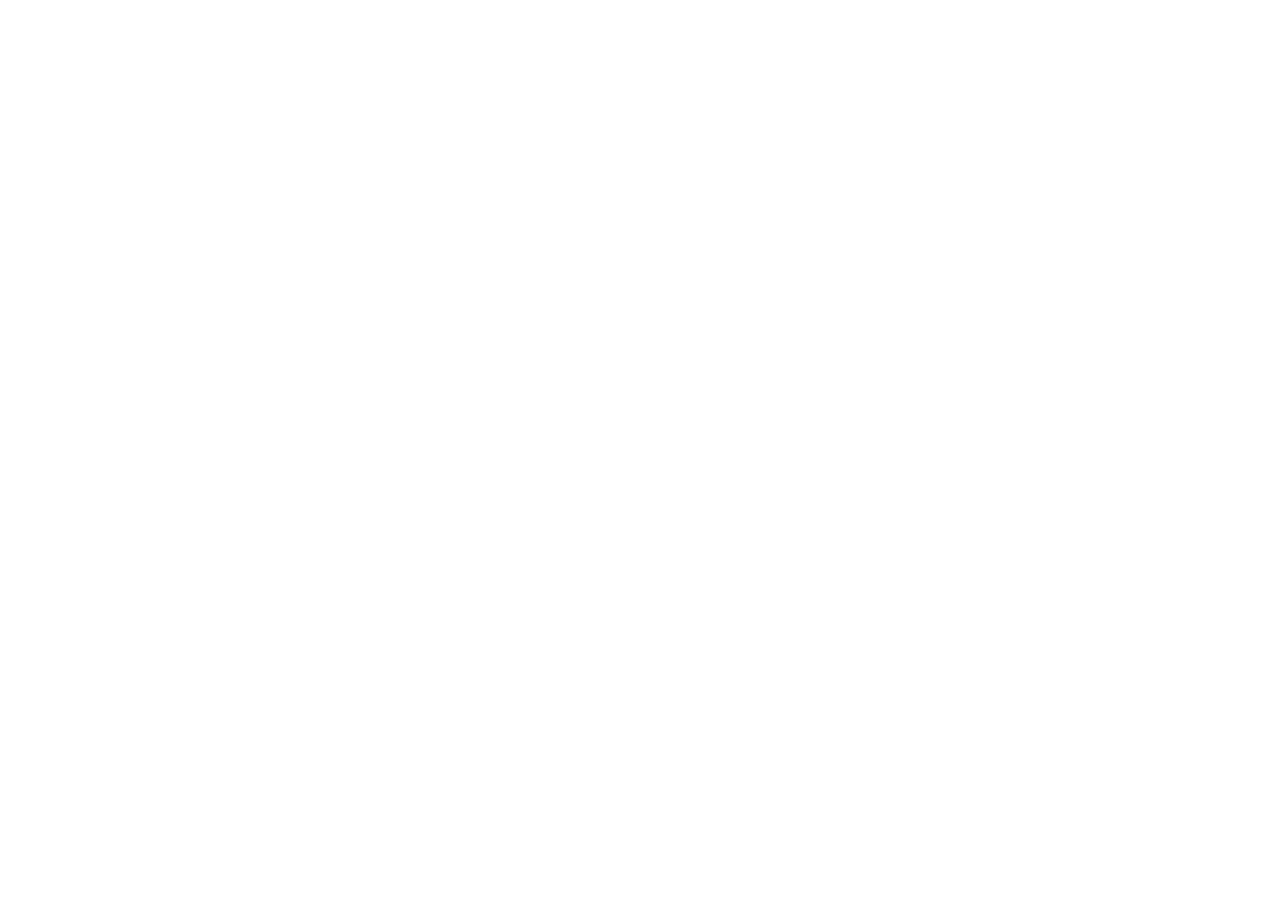
==== index.html @ eab25f30 "Add redirect from Jan Kalam to Pendar" ====
<!doctype html>
<html lang="fa" dir="rtl">
<head>
  <meta charset="utf-8">
  <meta name="viewport" content="width=device-width,initial-scale=1">
  <meta name="robots" content="noindex,follow">
  <link rel="canonical" href="https://nimania.github.io/pendar/">
  <meta http-equiv="refresh" content="0; url=https://nimania.github.io/pendar/">
  <title>انتقال به پندار</title>
  <script>
    (function () {
      var target = "https://nimania.github.io/pendar/";
      var suffix = (window.location.search || "") + (window.location.hash || "");
      window.location.replace(target + suffix);
    })();
  </script>
</head>
<body>
  <p>در حال انتقال به <a href="https://nimania.github.io/pendar/">پندار</a>…</p>
</body>
</html>
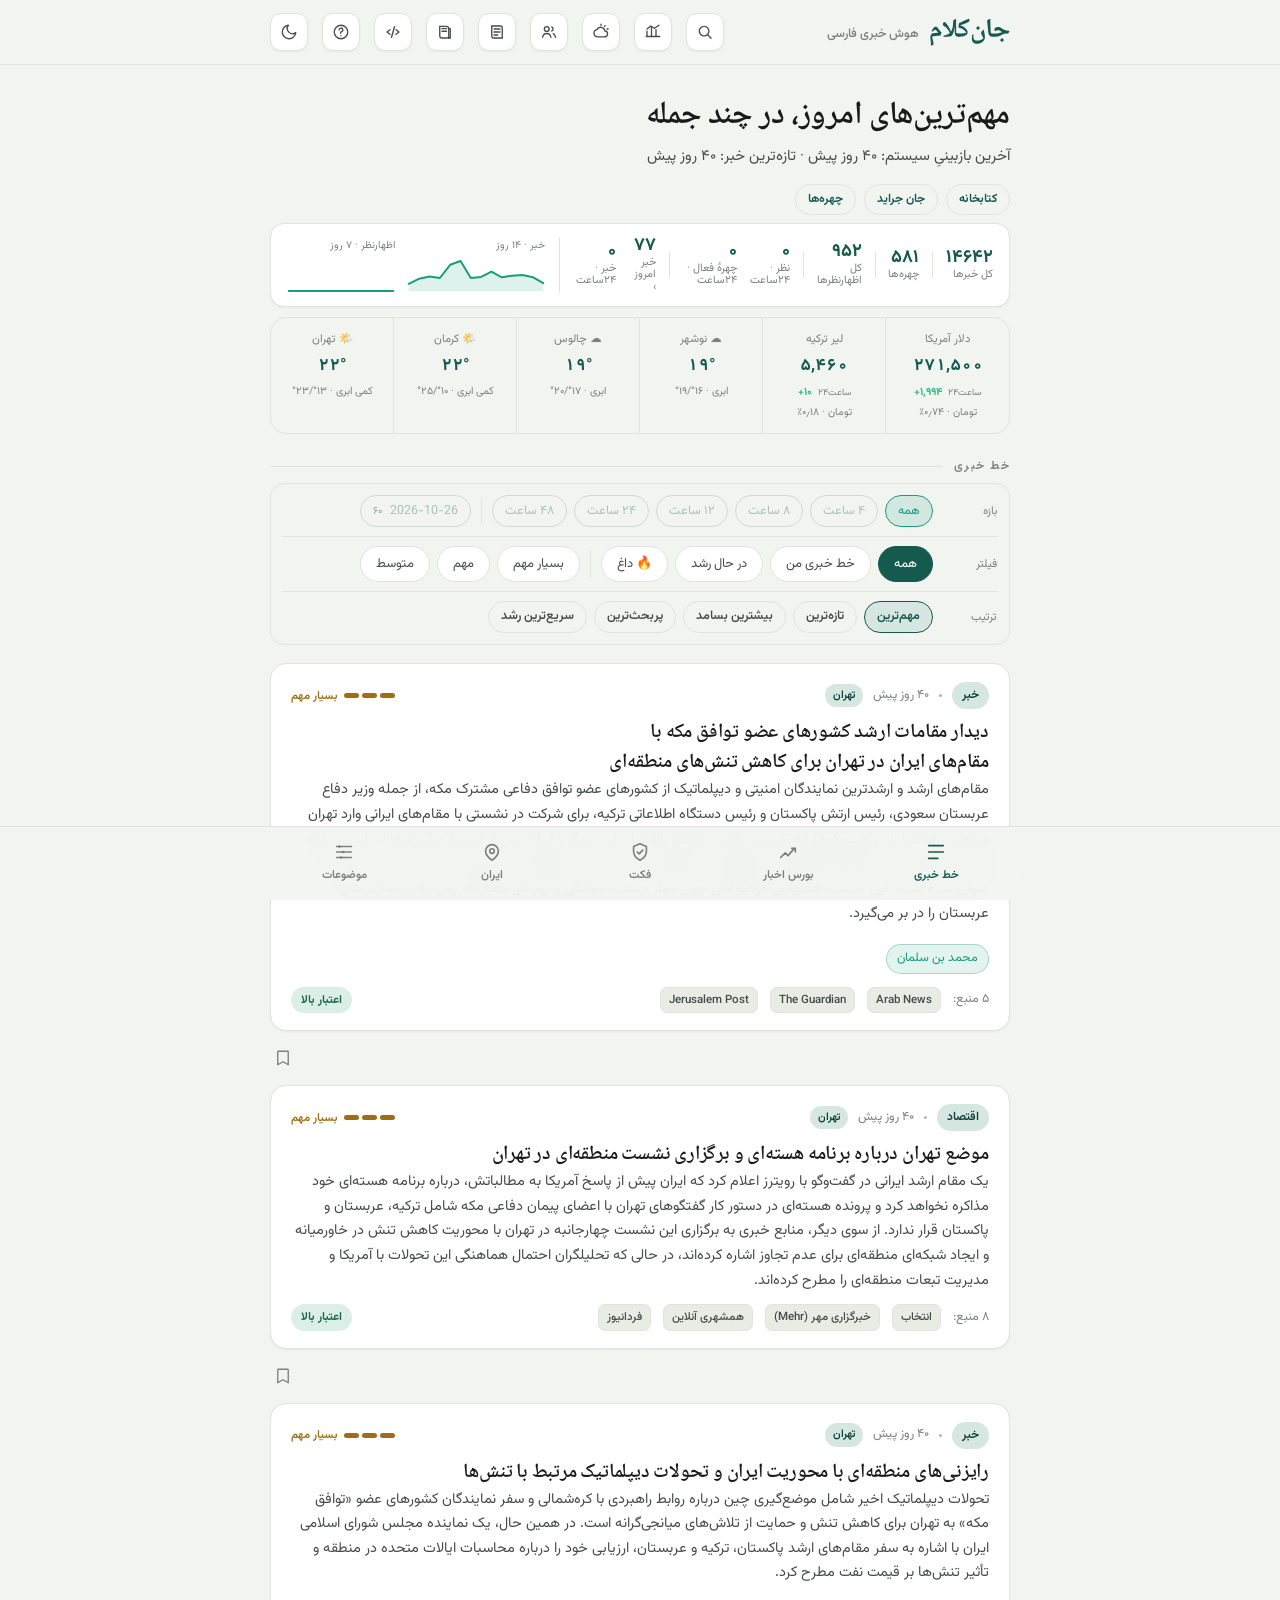
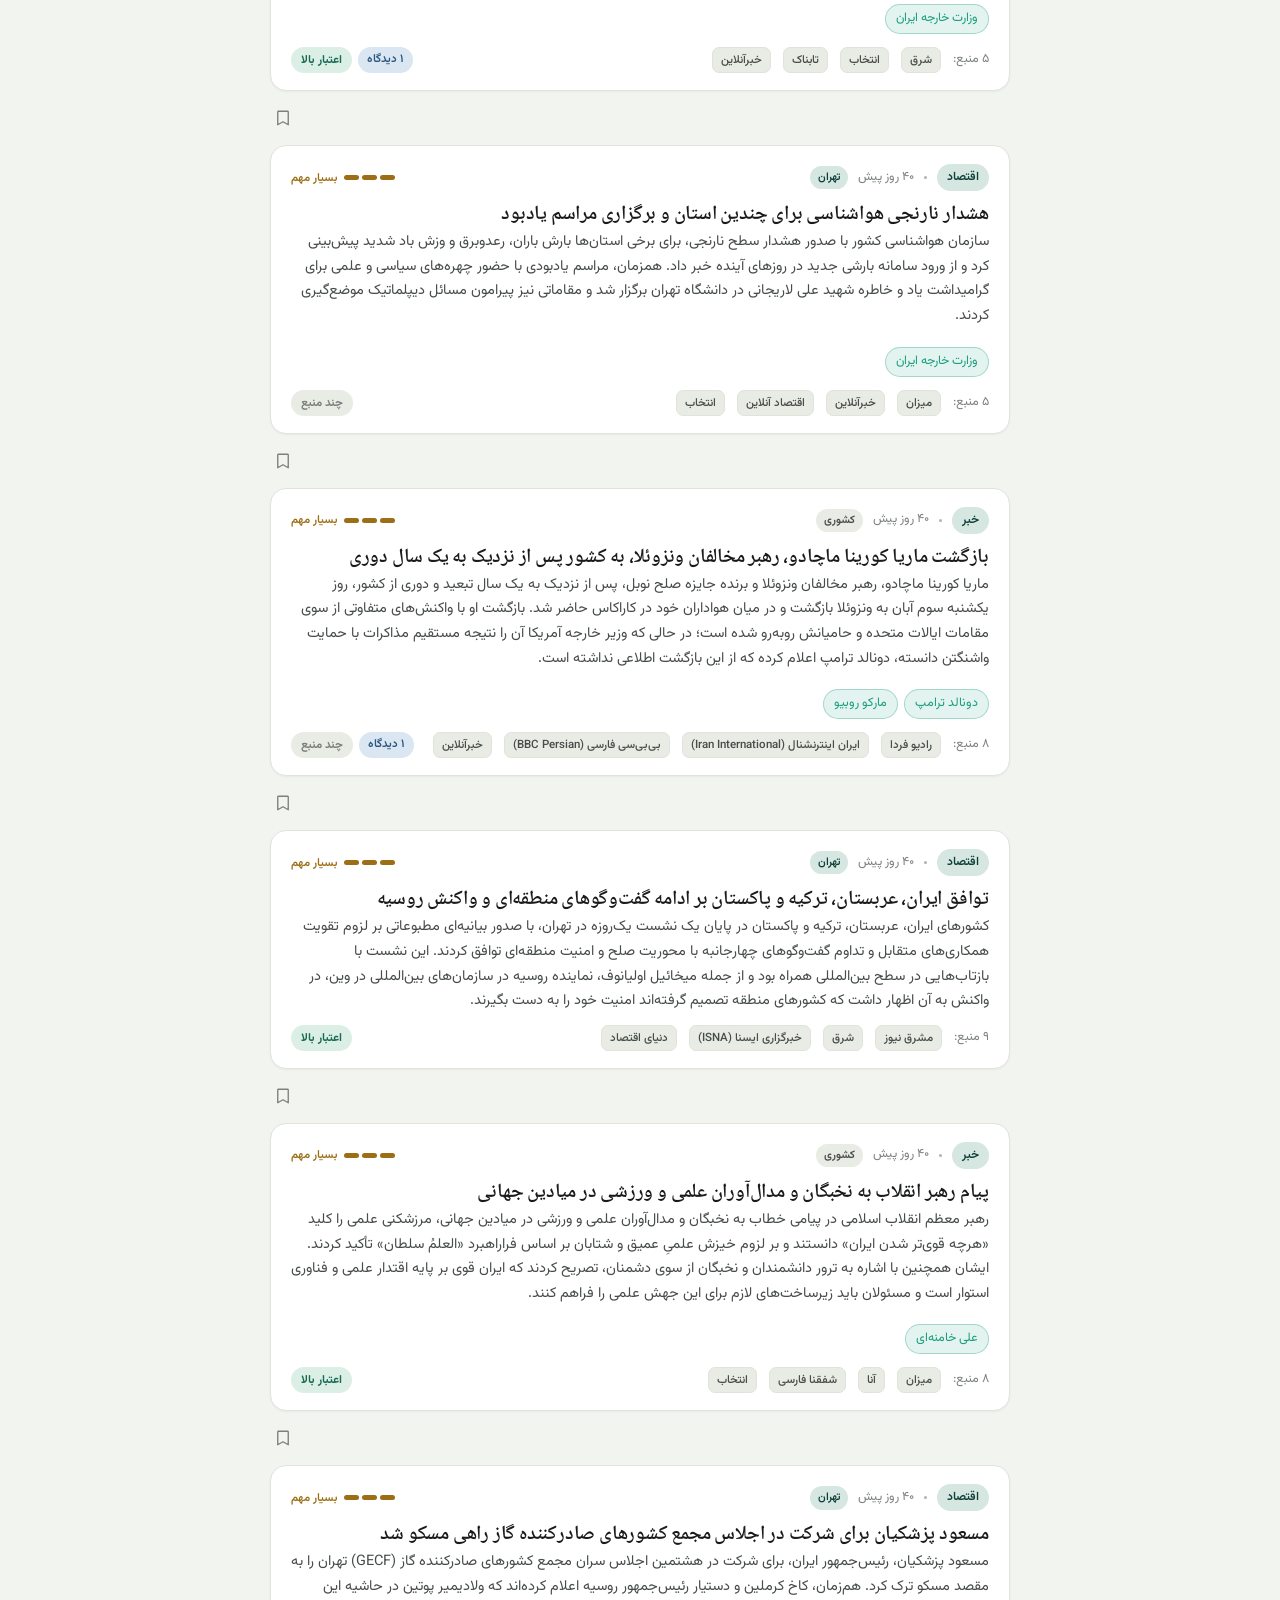
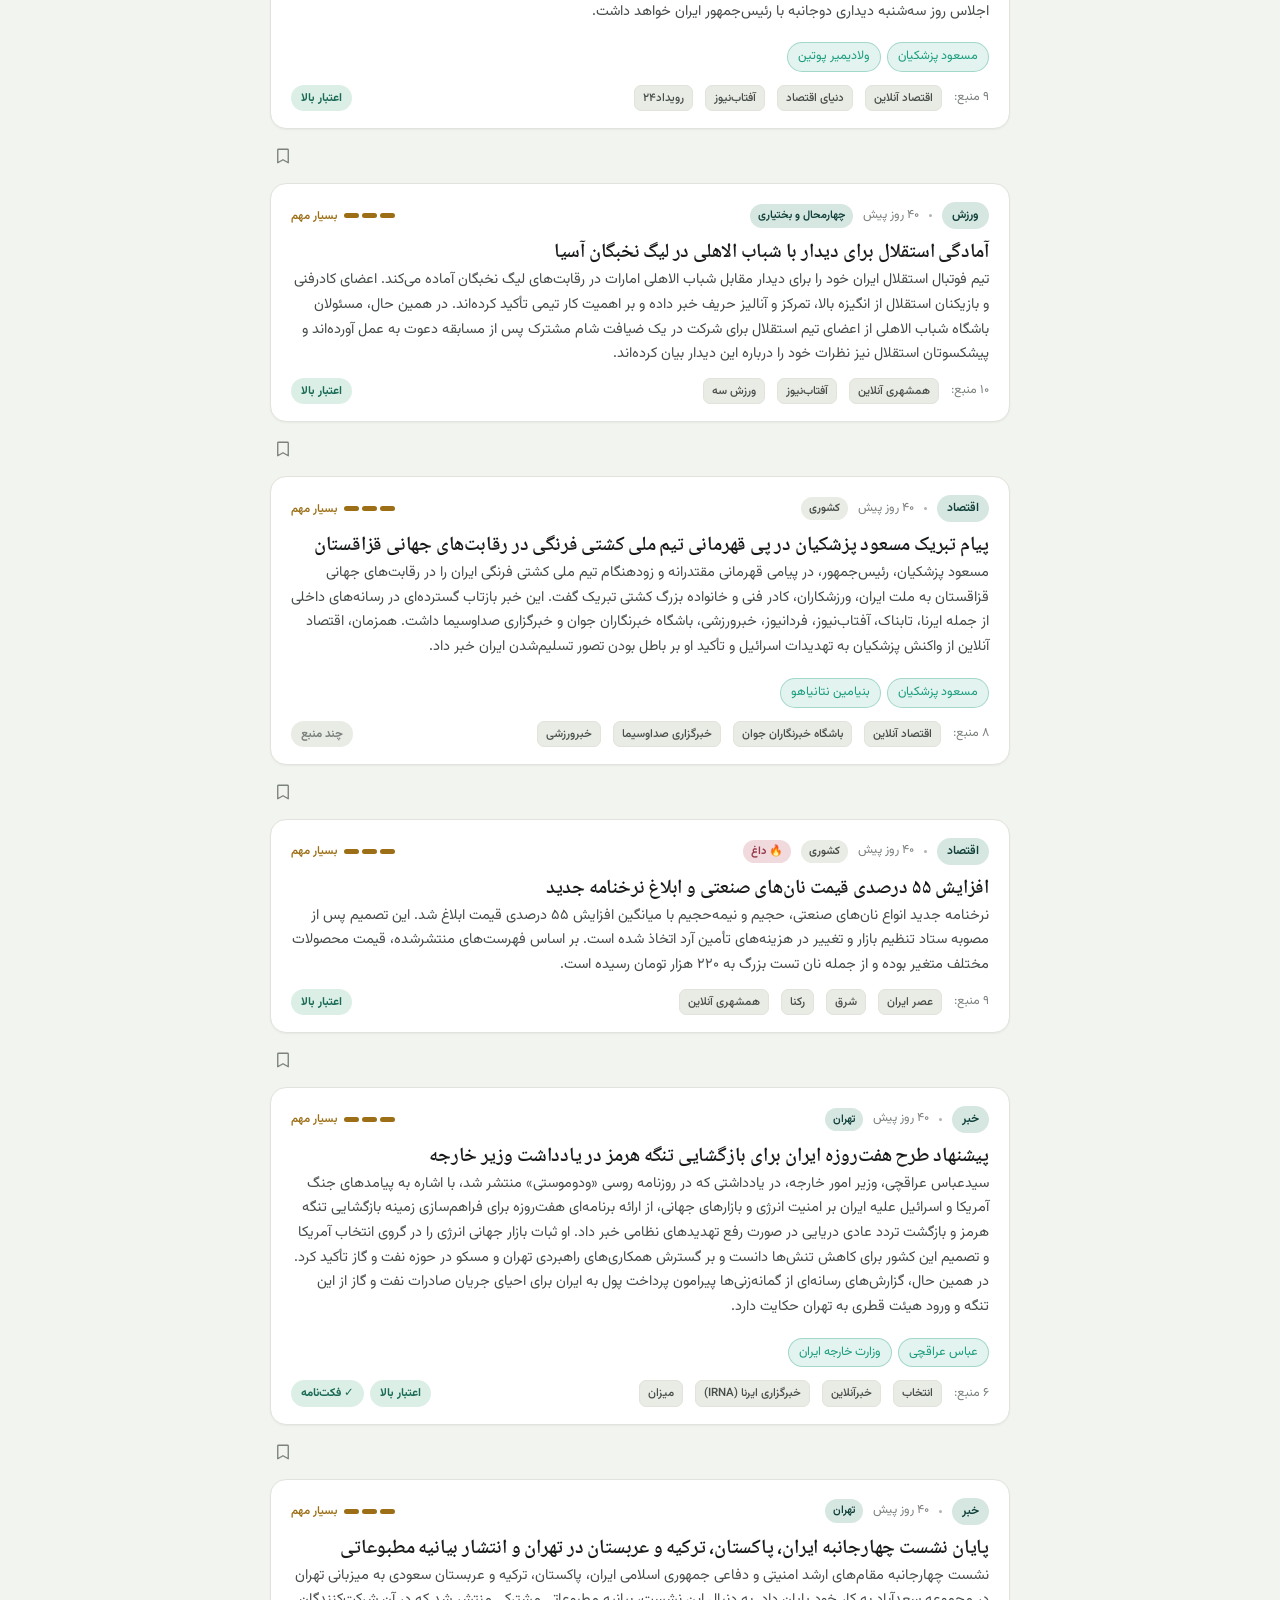
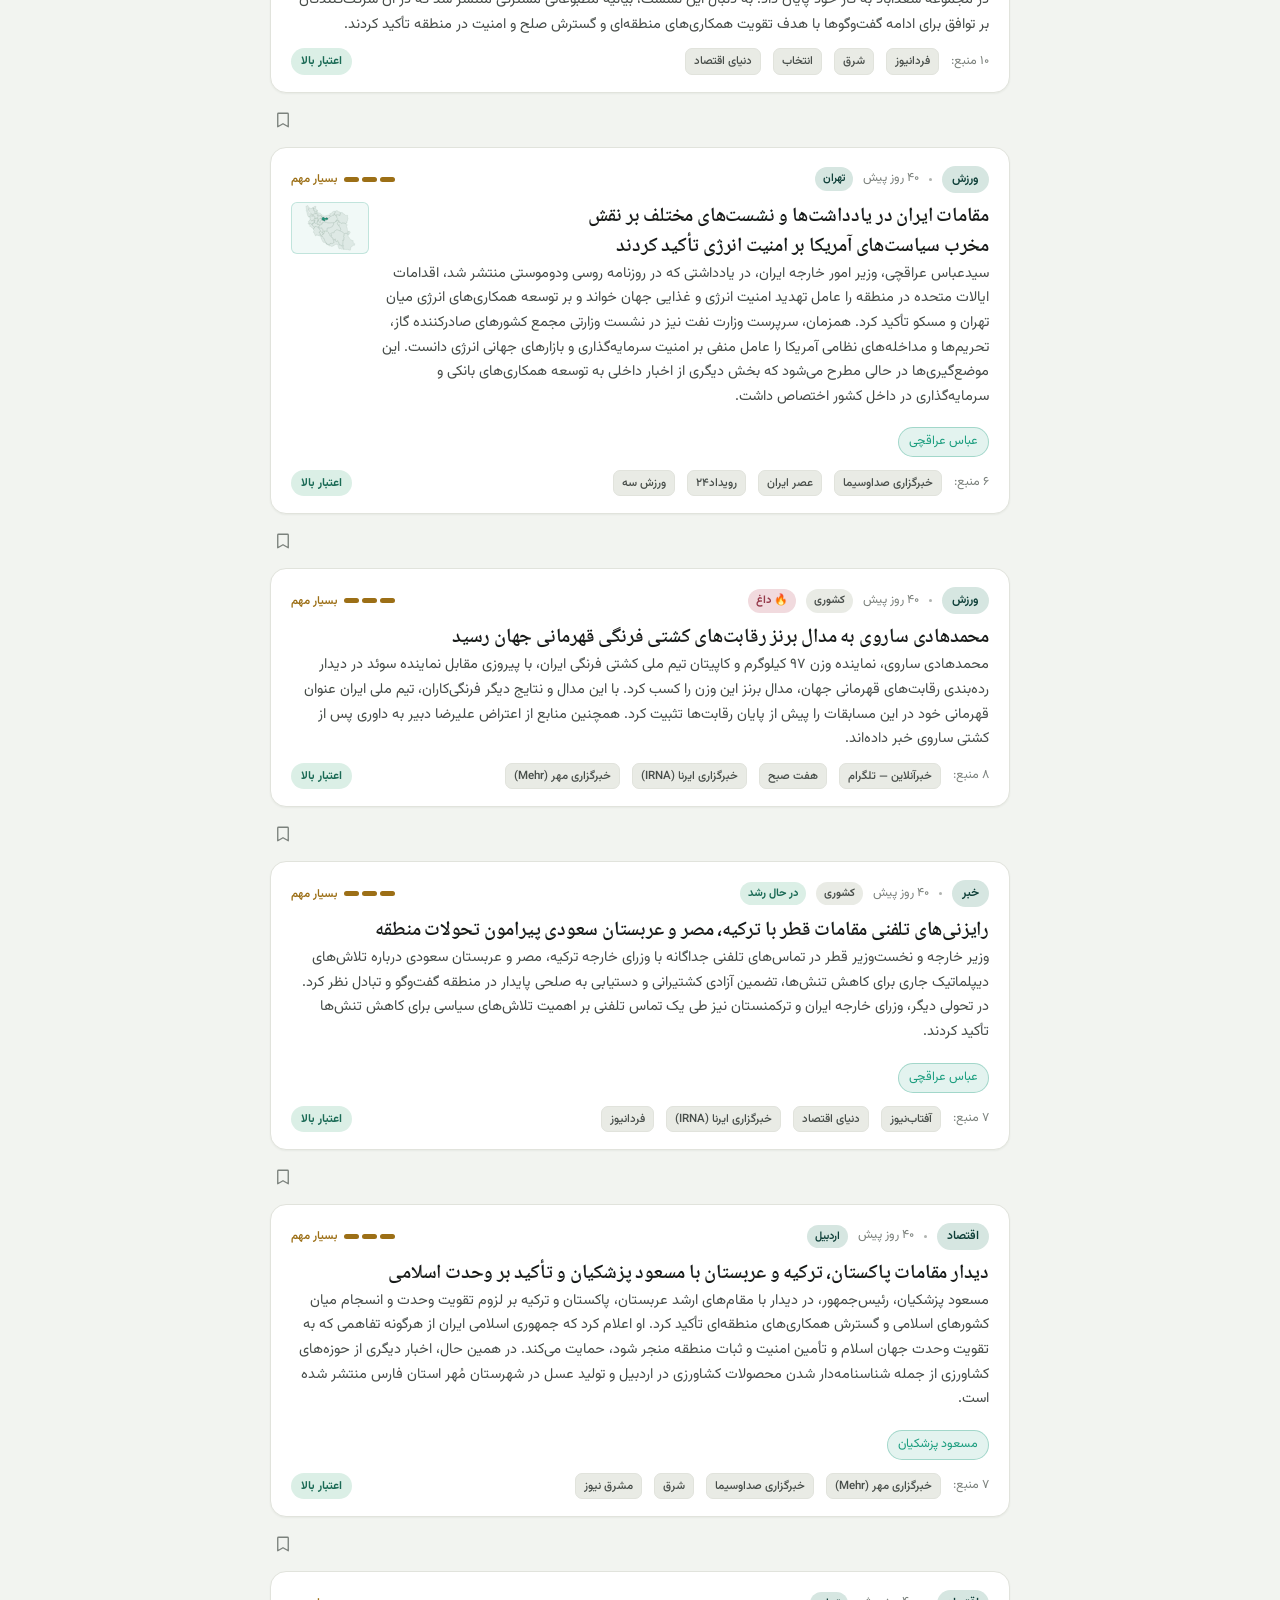
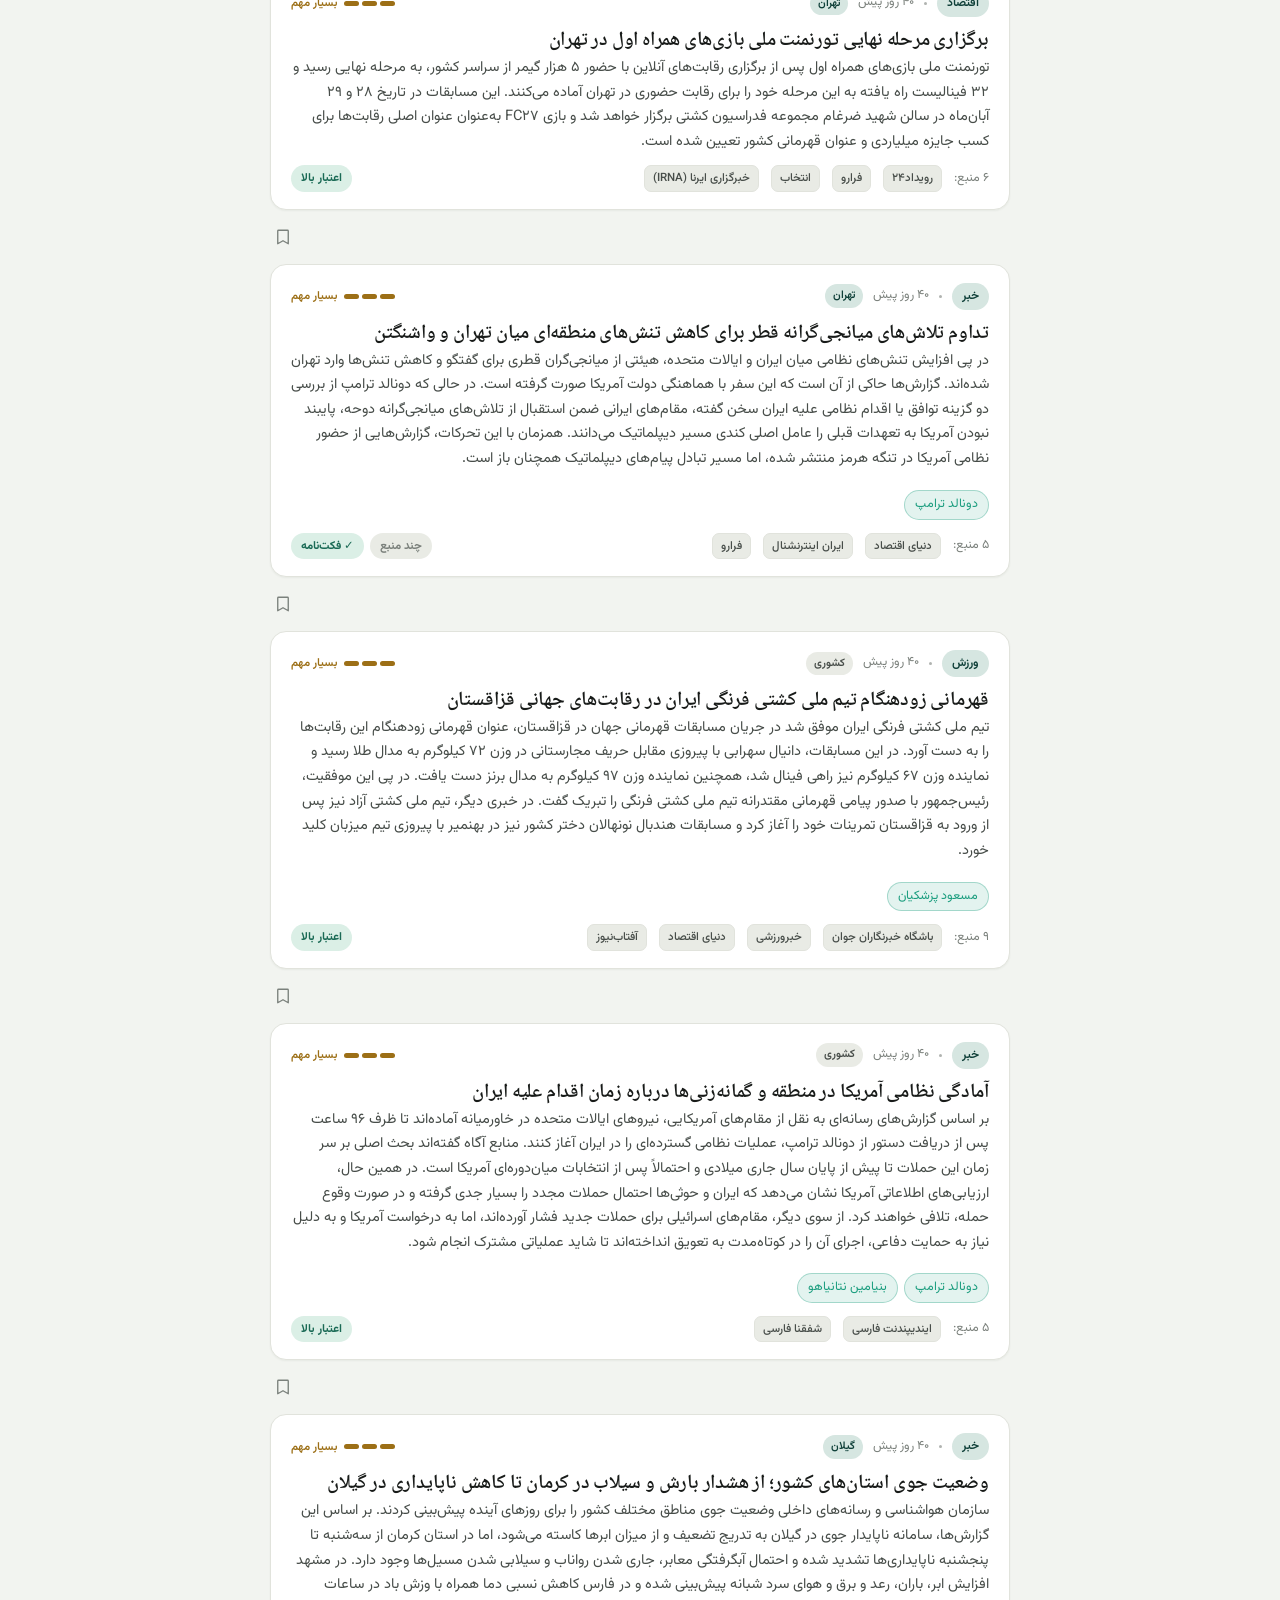
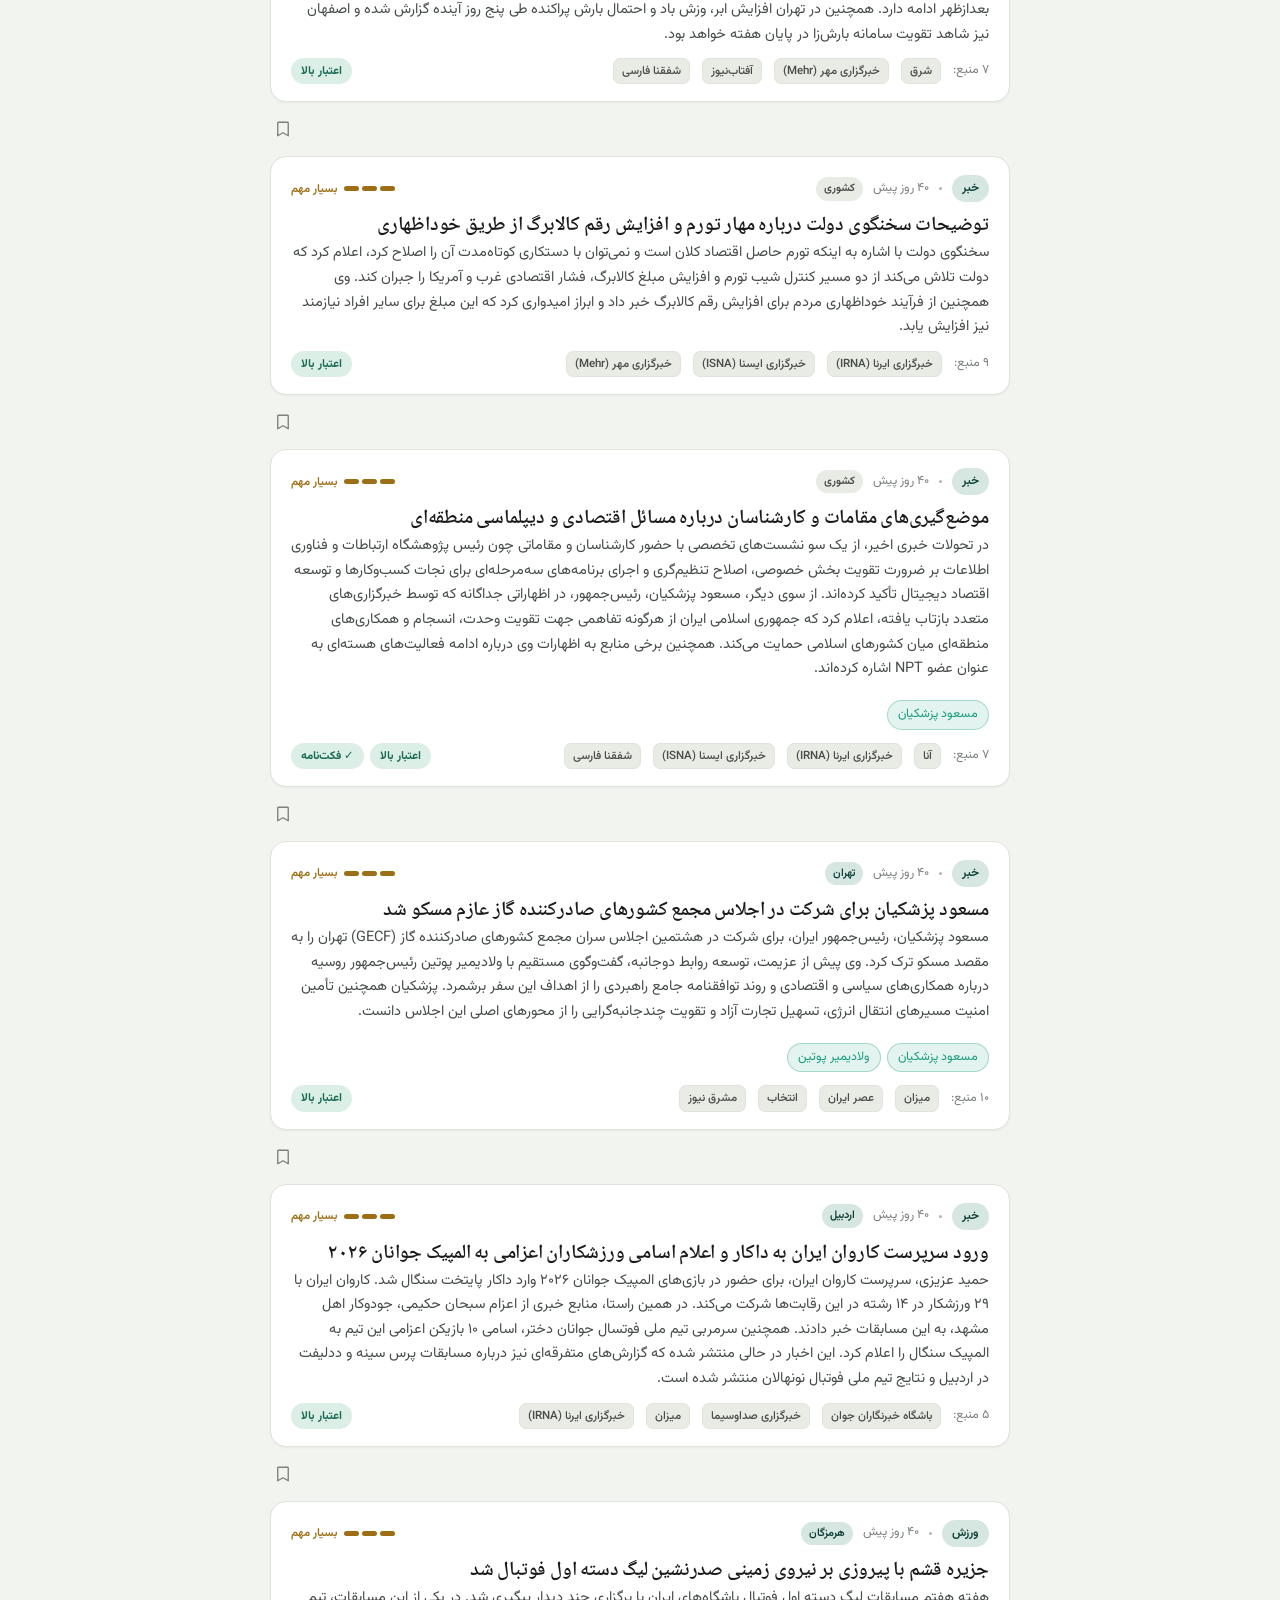
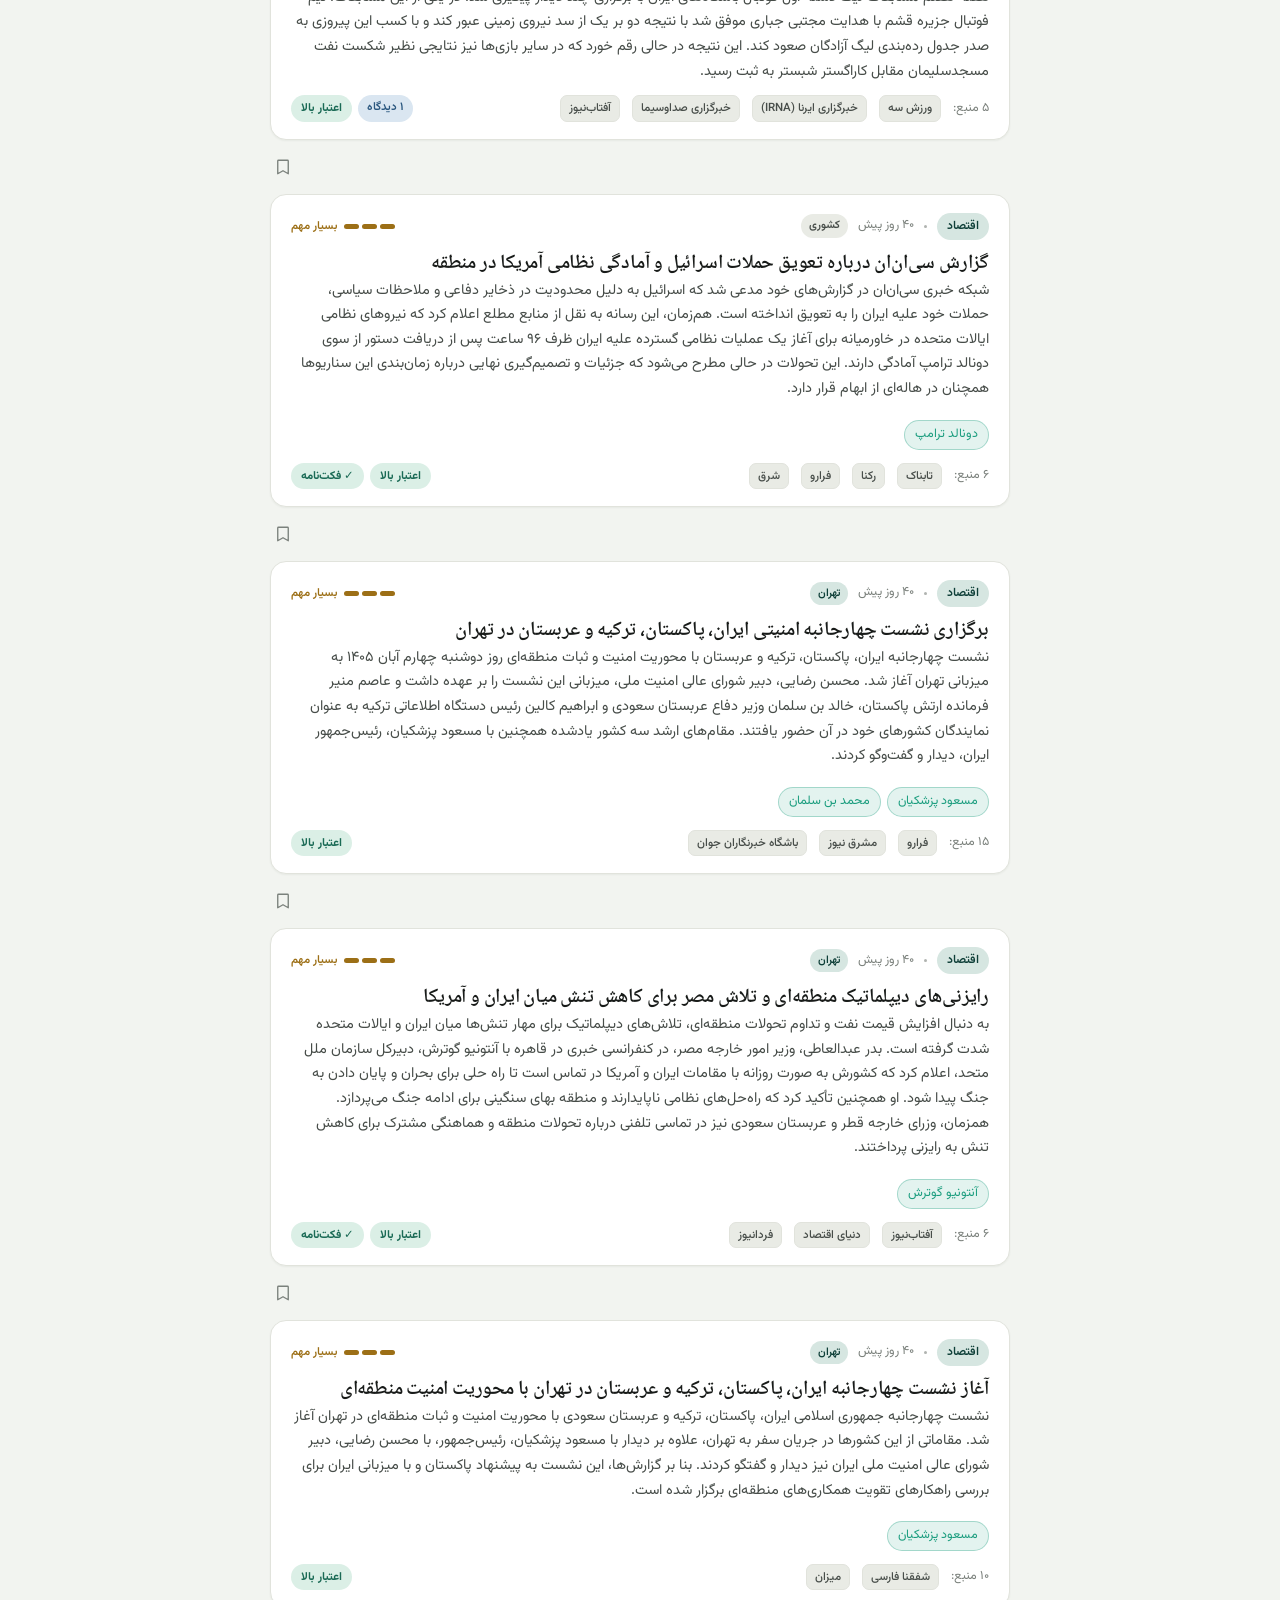
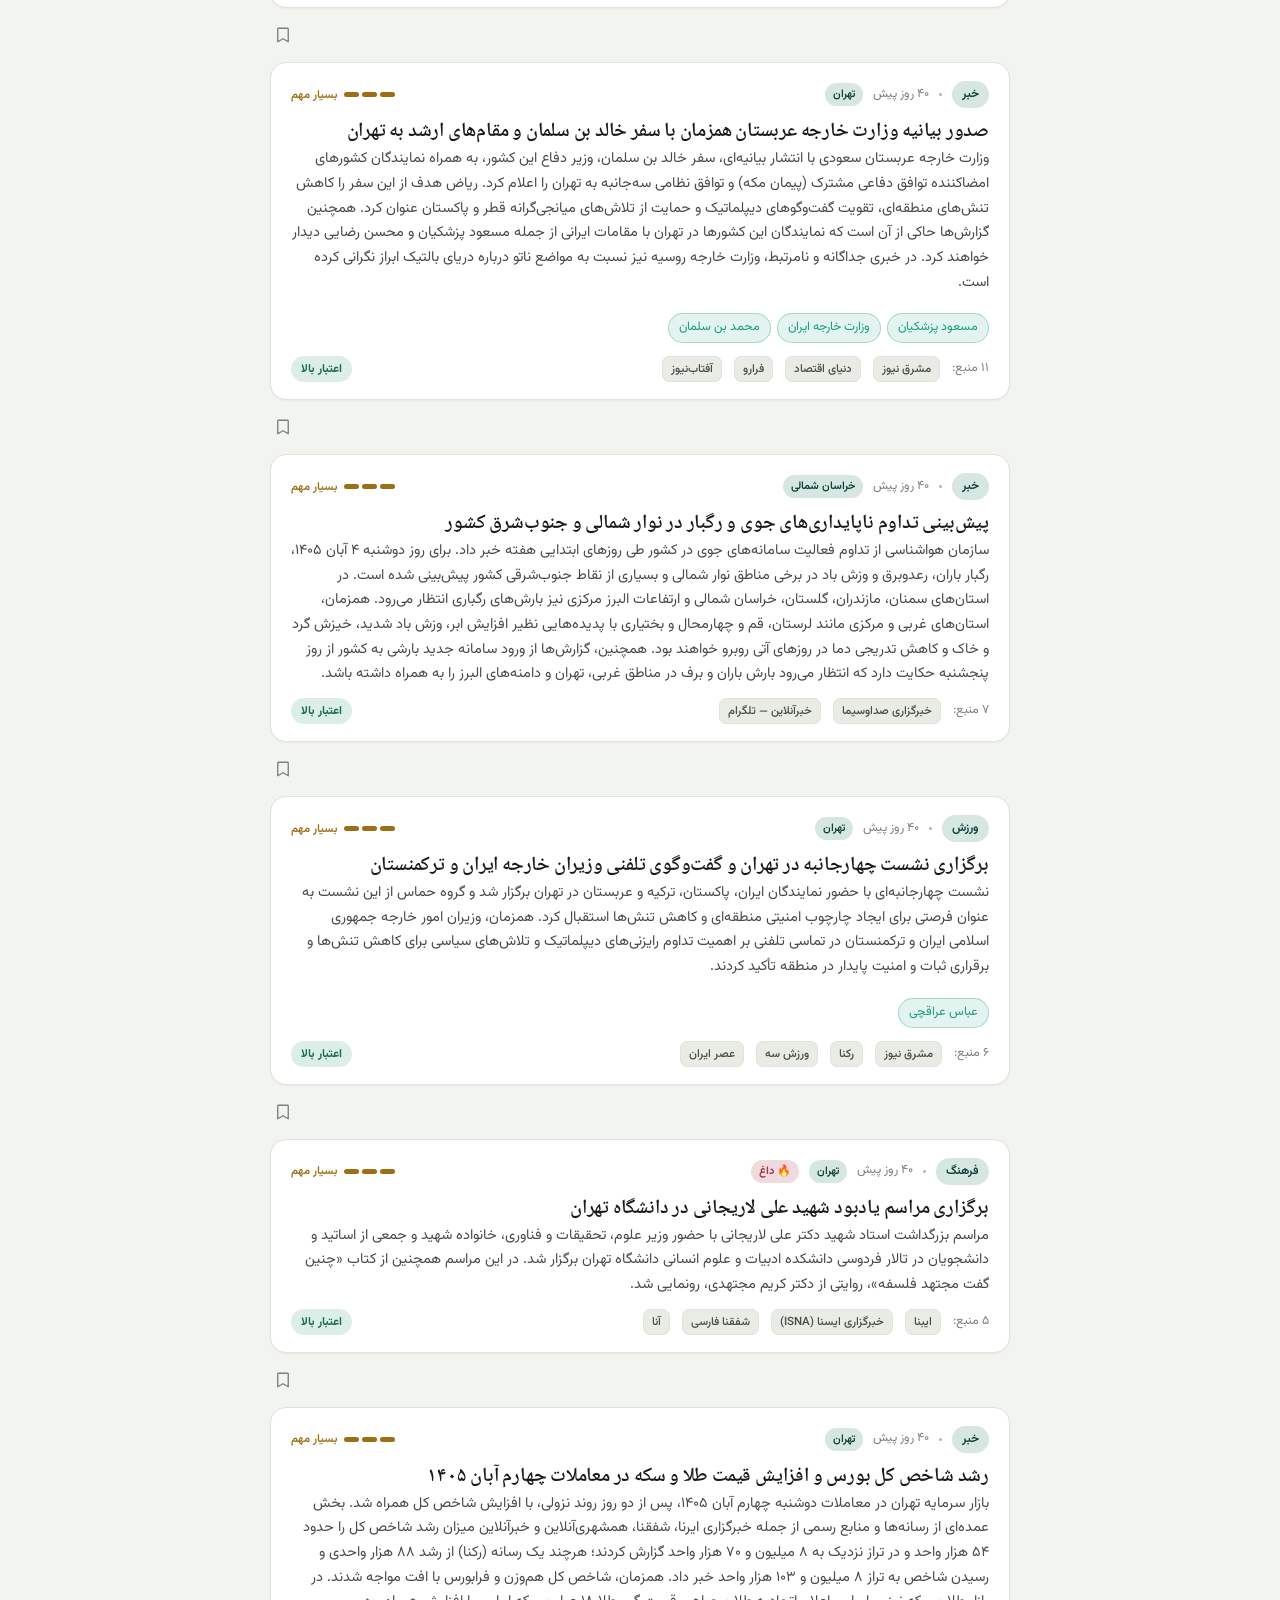
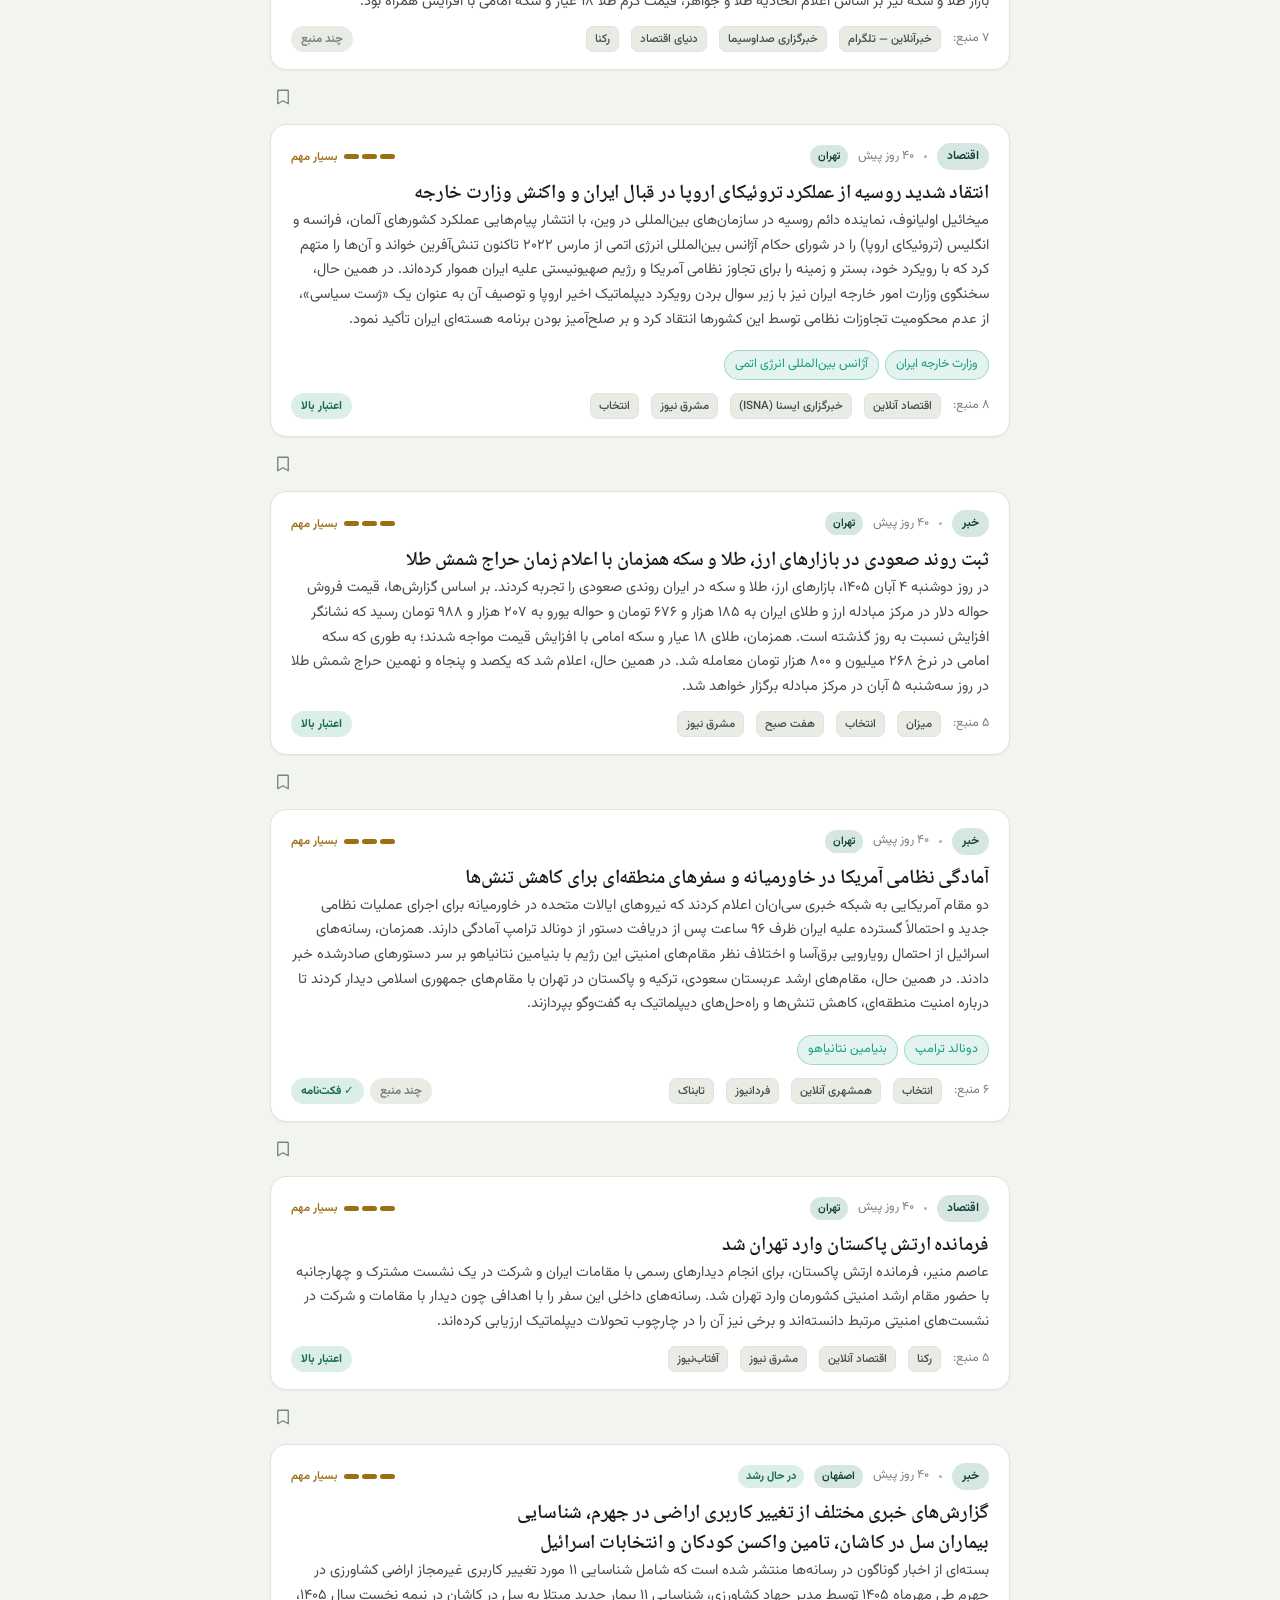
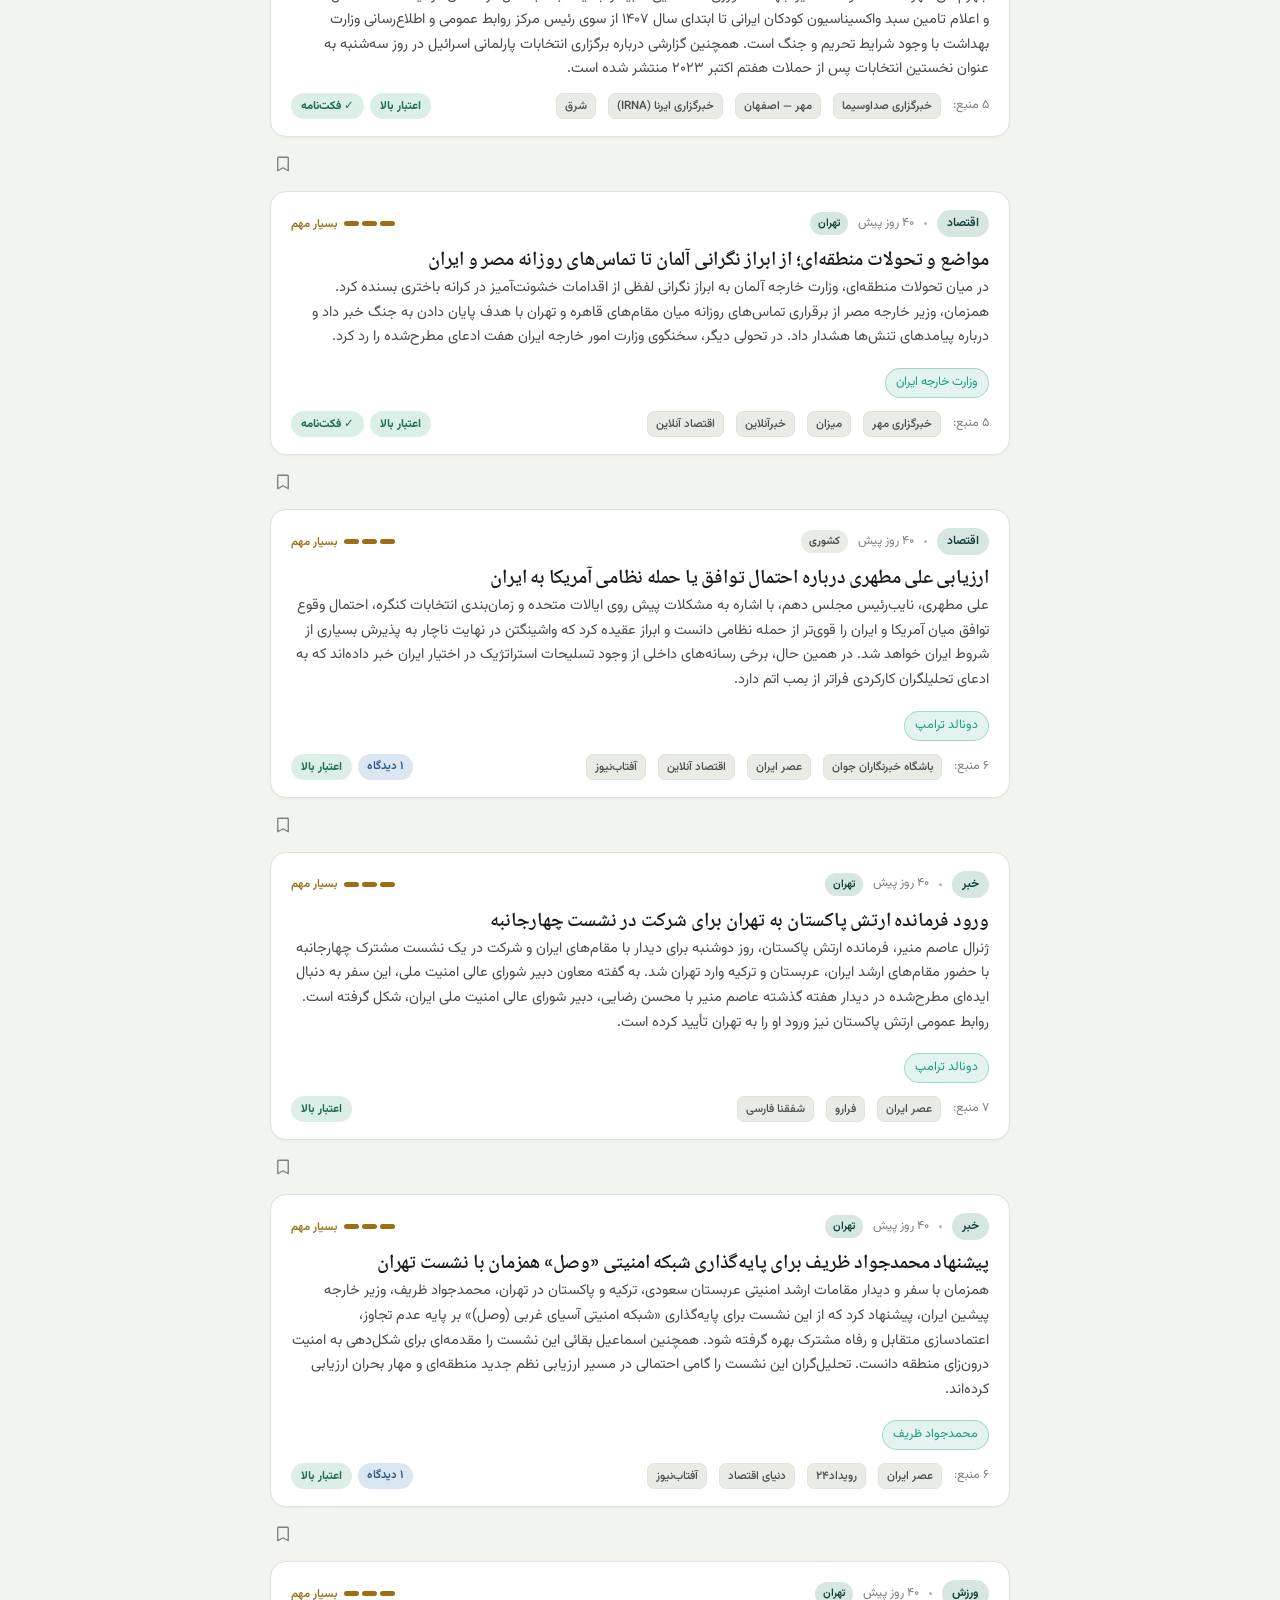
==== commit 58ad354b: "Restore standalone Jan Kalam site from historical snapshot" ====
--- a/index.html
+++ b/index.html
@@ -2,20 +2,257 @@
 <html lang="fa" dir="rtl">
 <head>
   <meta charset="utf-8">
-  <meta name="viewport" content="width=device-width,initial-scale=1">
-  <meta name="robots" content="noindex,follow">
-  <link rel="canonical" href="https://nimania.github.io/pendar/">
-  <meta http-equiv="refresh" content="0; url=https://nimania.github.io/pendar/">
-  <title>انتقال به پندار</title>
-  <script>
-    (function () {
-      var target = "https://nimania.github.io/pendar/";
-      var suffix = (window.location.search || "") + (window.location.hash || "");
-      window.location.replace(target + suffix);
-    })();
-  </script>
+  <meta name="viewport" content="width=device-width, initial-scale=1, viewport-fit=cover">
+  <title>جان‌کلام</title>
+  <meta name="description" content="هوش خبری فارسی — واقعیت جدا از تحلیل، و دیدگاه هر منبع به‌تفکیک.">
+  <meta name="theme-color" content="#155a4f">
+  <link rel="manifest" href="manifest.webmanifest">
+  <link rel="icon" href="icons/icon.svg" type="image/svg+xml">
+  <link rel="apple-touch-icon" href="icons/icon-192.png">
+  <link rel="preconnect" href="https://fonts.googleapis.com">
+  <link rel="preconnect" href="https://fonts.gstatic.com" crossorigin>
+  <link rel="stylesheet" href="https://fonts.googleapis.com/css2?family=Noto+Naskh+Arabic:wght@400;500;600;700&family=Vazirmatn:wght@300;400;500;600;700&display=swap">
+  <link rel="stylesheet" href="styles.css">
 </head>
 <body>
-  <p>در حال انتقال به <a href="https://nimania.github.io/pendar/">پندار</a>…</p>
+  <header class="top">
+    <div class="wrap">
+      <div class="brand" onclick="showFeed()">
+        <span class="logo">جان‌کلام</span>
+        <span class="tag">هوش خبری فارسی</span>
+      </div>
+      <span class="spacer"></span>
+      <div class="smart-search" id="smart-search">
+        <button class="icon-btn smart-search-toggle" onclick="toggleSmartSearch()" aria-label="جست‌وجو" title="جست‌وجوی هوشمند">
+          <svg viewBox="0 0 24 24" fill="none" stroke="currentColor" stroke-width="1.8"><circle cx="10.8" cy="10.8" r="6.4"/><path d="m16 16 4.2 4.2" stroke-linecap="round"/></svg>
+        </button>
+        <div class="smart-search-panel" id="smart-search-panel">
+          <input id="smart-search-input" type="search" autocomplete="off" placeholder="خبر، چهره، منبع یا موضوع…" oninput="smartSearch(this.value)" onkeydown="smartSearchKey(event)">
+          <div class="smart-search-results" id="smart-search-results"><div class="smart-search-hint">مثلاً «مونا برزویی»، «اسرائیل»، «اکونومیست» یا «هوش مصنوعی»</div></div>
+        </div>
+      </div>
+      <button class="icon-btn" onclick="showMarket()" aria-label="بازار" title="بازار — ارز، طلا و رمزارز">
+        <svg viewBox="0 0 24 24" fill="none" stroke="currentColor" stroke-width="1.8"><path d="M4 18V11M10 18V6M16 18v-9M21 18H3" stroke-linecap="round"/><path d="M4 8l5-4 5 3 6-4" stroke-linecap="round" stroke-linejoin="round"/></svg>
+      </button>
+      <button class="icon-btn" onclick="showWeather()" aria-label="آب‌وهوا" title="آب‌وهوا">
+        <svg viewBox="0 0 24 24" fill="none" stroke="currentColor" stroke-width="1.8"><path d="M7.5 18.5h9a4 4 0 0 0 .5-8 5.5 5.5 0 0 0-10.4-1.7A4.9 4.9 0 0 0 7.5 18.5Z" stroke-linejoin="round"/><path d="M16.5 4.5l1-1M20 8h1.5M12 3V1.5" stroke-linecap="round"/></svg>
+      </button>
+      <button class="icon-btn" onclick="showFigures()" aria-label="چهره‌ها" title="چهره‌ها — دیدگاه تحلیلگران">
+        <svg viewBox="0 0 24 24" fill="none" stroke="currentColor" stroke-width="1.8"><circle cx="9" cy="8" r="3.2"/><path d="M3.5 19c.6-3.2 2.8-5 5.5-5s4.9 1.8 5.5 5" stroke-linecap="round"/><path d="M15.5 5.2a3 3 0 0 1 0 5.6M17.5 14.3c1.7.6 2.8 2.2 3.1 4.7" stroke-linecap="round"/></svg>
+      </button>
+      <button class="icon-btn" onclick="showPress()" aria-label="جان جراید" title="جانِ جراید — گزیدهٔ فارسی مطبوعات جهان">
+        <svg viewBox="0 0 24 24" fill="none" stroke="currentColor" stroke-width="1.8"><path d="M5 4h12a2 2 0 0 1 2 2v14H7a2 2 0 0 1-2-2V4Z"/><path d="M8 8h8M8 12h8M8 16h5" stroke-linecap="round"/></svg>
+      </button>
+      <button class="icon-btn" onclick="showBooks()" aria-label="کتاب‌ها" title="کتاب‌ها — کتاب‌های دیده‌شده در جان‌کلام">
+        <svg viewBox="0 0 24 24" fill="none" stroke="currentColor" stroke-width="1.8"><path d="M5 4.5h9a3 3 0 0 1 3 3V20H8a3 3 0 0 1-3-3V4.5Z"/><path d="M8 7.5h6M8 11h6" stroke-linecap="round"/><path d="M17 7.5h2v12.5h-2" stroke-linecap="round"/></svg>
+      </button>
+      <button class="icon-btn" onclick="showTech()" aria-label="فناوری و طراحی" title="فناوری و طراحی">
+        <svg viewBox="0 0 24 24" fill="none" stroke="currentColor" stroke-width="1.8"><path d="M8 9l-4 3 4 3M16 9l4 3-4 3M14 5l-4 14" stroke-linecap="round" stroke-linejoin="round"/></svg>
+      </button>
+      <button class="icon-btn" onclick="showFaq()" aria-label="راهنما" title="راهنما">
+        <svg viewBox="0 0 24 24" fill="none" stroke="currentColor" stroke-width="1.8"><circle cx="12" cy="12" r="9"/><path d="M9.5 9.2a2.5 2.5 0 1 1 3.3 2.4c-.8.3-1.3.9-1.3 1.7v.4M12 17h.01" stroke-linecap="round"/></svg>
+      </button>
+      <button class="icon-btn" id="theme" aria-label="روشن / تیره" title="روشن / تیره">
+        <svg viewBox="0 0 24 24" fill="none" stroke="currentColor" stroke-width="1.8"><path d="M21 12.8A9 9 0 1 1 11.2 3a7 7 0 0 0 9.8 9.8Z" stroke-linejoin="round"/></svg>
+      </button>
+    </div>
+  </header>
+
+  <main class="wrap">
+    <section id="feed-view">
+      <div class="lede">
+        <h1>مهم‌ترین‌های امروز، در چند جمله</h1>
+        <p class="muted" id="built" style="margin-top:6px"></p>
+        <div class="section-shortcuts home-shortcuts">
+          <button onclick="showBooks()">کتابخانه</button>
+          <button onclick="showPress()">جان جراید</button>
+          <button onclick="showFigures()">چهره‌ها</button>
+        </div>
+      </div>
+      <div class="home-stats" id="home-stats"></div>
+      <div class="home-glance" id="home-glance" aria-label="بازار و آب‌وهوای امروز"></div>
+      <div class="rule"><span>خط خبری</span><span class="l"></span></div>
+      <div class="feed-controls">
+        <div class="feed-control-row feed-days"><span class="fc-label">بازه</span><div class="day-chips day-range-chips">
+  <button class="day-chip on" data-range="all" onclick="setFeedRange('all')">همه</button>
+  <button class="day-chip" data-range="4" onclick="setFeedRange(4)">۴ ساعت</button>
+  <button class="day-chip" data-range="8" onclick="setFeedRange(8)">۸ ساعت</button>
+  <button class="day-chip" data-range="12" onclick="setFeedRange(12)">۱۲ ساعت</button>
+  <button class="day-chip" data-range="24" onclick="setFeedRange(24)">۲۴ ساعت</button>
+  <button class="day-chip" data-range="48" onclick="setFeedRange(48)">۴۸ ساعت</button>
+  <span class="fchip-sep"></span><div id="day-chips"></div>
+</div></div>
+        <div class="feed-control-row">
+          <span class="fc-label">فیلتر</span>
+          <div class="imp-filter" id="imp-filter">
+            <button class="fchip on" onclick="setTier('all')">همه</button>
+            <button class="fchip" onclick="setTier('mine')">خط خبری من <span class="mine-badge" id="mine-badge" style="display:none"></span></button>
+            <button class="fchip" onclick="setTier('rising')">در حال رشد</button>
+            <button class="fchip" onclick="setTier('hot')">🔥 داغ</button>
+            <span class="fchip-sep"></span>
+            <button class="fchip" onclick="setTier('high')">بسیار مهم</button>
+            <button class="fchip" onclick="setTier('mid')">مهم</button>
+            <button class="fchip" onclick="setTier('low')">متوسط</button>
+          </div>
+        </div>
+        <div class="feed-control-row">
+          <span class="fc-label">ترتیب</span>
+          <div class="sortbar">
+            <button class="sortchip on" id="sort-imp" onclick="setSort('imp')">مهم‌ترین</button>
+            <button class="sortchip" id="sort-new" onclick="setSort('new')">تازه‌ترین</button>
+            <button class="sortchip" id="sort-sources" onclick="setSort('sources')">بیشترین بسامد</button>
+            <button class="sortchip" id="sort-views" onclick="setSort('views')">پربحث‌ترین</button>
+            <button class="sortchip" id="sort-rising" onclick="setSort('rising')">سریع‌ترین رشد</button>
+          </div>
+        </div>
+      </div>
+      <div class="feed" id="feed"><div class="spinner"></div></div>
+    </section>
+
+    <section class="detail" id="detail-view"></section>
+
+    <section class="topics-view" id="topic-archive-view">
+      <button class="back" id="ta-back" onclick="showTopics()"><svg viewBox="0 0 24 24" fill="none" stroke="currentColor" stroke-width="2"><path d="M15 18l-6-6 6-6"/></svg> <span id="ta-back-t">بازگشت به موضوعات</span></button>
+      <div class="lede"><h1 id="ta-title"></h1><p class="muted" id="ta-sub"></p></div>
+      <div id="ta-feed"></div>
+    </section>
+
+    <section class="trends-view" id="trends-view">
+      <div class="lede">
+        <h1>بورس اخبار</h1>
+        <p>موضوع‌ها و خبرهایی که بیشترین پوشش را دارند — سنجه‌ای از «داغیِ» هر موضوع بر اساس تعداد خبرها و منابعِ مستقلی که آن را پوشش داده‌اند.</p>
+      </div>
+      <div id="trends"><div class="spinner"></div></div>
+    </section>
+
+    <section class="trends-view" id="factchecks-view">
+      <div class="lede">
+        <h1>فکت — راستی‌آزمایی</h1>
+        <p>سنجهٔ خودکارِ ما (بر پایهٔ منابعِ مستقل و توافق/اختلاف) در کنارِ راستی‌آزماییِ حرفه‌ایِ <b>فکت‌نامه</b>.</p>
+      </div>
+      <div id="factchecks"><div class="spinner"></div></div>
+    </section>
+
+    <section class="topics-view" id="topics-view">
+      <div class="lede">
+        <h1>موضوعات را دنبال کن</h1>
+        <p>موضوع‌هایی که برایت مهم‌اند را انتخاب کن (روی این دستگاه ذخیره می‌شود).</p>
+      </div>
+      <div class="topic-grid" id="topic-grid"><div class="spinner"></div></div>
+    </section>
+
+    <section class="trends-view" id="market-view">
+      <button class="back" onclick="showFeed()"><svg viewBox="0 0 24 24" fill="none" stroke="currentColor" stroke-width="2"><path d="M15 18l-6-6 6-6"/></svg> بازگشت به خط خبری</button>
+      <div class="lede">
+        <h1>بازار</h1>
+        <p>نرخِ لحظه‌ایِ ارز، طلا و سکه — هر ساعت از tgju به‌روز می‌شود.</p>
+      </div>
+      <div id="market"><div class="spinner"></div></div>
+    </section>
+
+    <section class="trends-view" id="weather-view">
+      <button class="back" onclick="showFeed()"><svg viewBox="0 0 24 24" fill="none" stroke="currentColor" stroke-width="2"><path d="M15 18l-6-6 6-6"/></svg> بازگشت به خط خبری</button>
+      <div class="lede">
+        <h1>آب‌وهوای ایران</h1>
+        <p>دمای کنونی و کمینه/بیشینهٔ امروزِ شهرهای ایران — هر ساعت به‌روز می‌شود.</p>
+      </div>
+      <div id="weather"><div class="spinner"></div></div>
+    </section>
+
+    <section class="trends-view" id="iran-view">
+      <div class="lede">
+        <h1>ایران</h1>
+        <p>خبرها بر اساس جغرافیا — روی نقشه یک استان را بزن، یا بر اساس گسترهٔ خبر فیلتر کن.</p>
+      </div>
+      <div id="iran"><div class="spinner"></div></div>
+    </section>
+
+    <section class="trends-view" id="figures-view">
+      <div class="lede" id="figures-lede">
+        <h1>چهره‌ها چه می‌گویند؟</h1>
+        <p>تایملاین مستقلِ دیدگاه‌ها و تحلیل‌ها؛ جدیدترین مورد همیشه بالاتر است. این‌ها نظرِ شخصی‌اند، نه واقعیتِ خبر.</p>
+        <div class="section-shortcuts"><button onclick="showBooks()">کتابخانهٔ جان‌کلام</button></div>
+      </div>
+      <div class="rule"><span>تایملاین چهره‌ها</span><span class="l"></span><button class="sortchip" onclick="renderFiguresDirectory()">فهرست همهٔ چهره‌ها</button></div>
+      <div class="figure-timeline" id="figure-timeline"><div class="spinner"></div></div>
+      <div id="figures"></div>
+    </section>
+
+    <section class="trends-view" id="press-view">
+      <button class="back" onclick="showFeed()">بازگشت به خط خبری</button>
+      <div class="lede press-lede">
+        <span class="press-kicker">ایران در آینهٔ رسانه‌ها</span>
+        <h1>جانِ جراید</h1>
+        <p>رسانه‌های داخل ایران، فارسی‌زبانان خارج از کشور و مطبوعات جهان در یک فهرست واحد؛ تمرکز بر مطالب مرتبط با ایران، با حفظ نام و زبان منبع.</p>
+        <div class="section-shortcuts"><button onclick="showBooks()">کتاب‌های دیده‌شده در جراید</button></div>
+      </div>
+      <div id="press-content"><div class="spinner"></div></div>
+    </section>
+
+    <section class="trends-view" id="books-view">
+      <button class="back" onclick="showFeed()">بازگشت به خط خبری</button>
+      <div class="lede books-lede" id="books-lede">
+        <span class="press-kicker">کتاب‌هایی که در محتوا دیده‌ایم</span>
+        <h1>کتابخانهٔ جان‌کلام</h1>
+        <p>کتاب، پدیدآورنده، مترجم و ناشر در یک شبکهٔ واحد؛ هر کتاب فقط وقتی نمایش داده می‌شود که هویت و مشخصاتش تأیید شده باشد.</p>
+      </div>
+      <div id="books-content"><div class="spinner"></div></div>
+    </section>
+
+    <section class="trends-view" id="tech-view">
+      <div class="lede">
+        <span class="vf-badge">پشت صحنهٔ جان‌کلام</span>
+        <h1>فناوری و طراحی</h1>
+        <p>جان‌کلام چطور ساخته شده، داده‌ها از کجا می‌آیند و رابط فارسی آن از چه الگوهایی استفاده می‌کند.</p>
+      </div>
+      <div id="tech-content"></div>
+    </section>
+
+    <section class="trends-view" id="faq-view">
+      <div class="lede">
+        <h1>راهنما — همه‌چیز چطور کار می‌کند</h1>
+        <p>جان‌کلام چطور خبرها را جمع می‌کند، مقایسه می‌کند، و به تو نشان می‌دهد.</p>
+      </div>
+      <div class="faq" id="faq"></div>
+    </section>
+  </main>
+
+  <footer class="site-footer">
+    <div class="wrap">
+      <p>جان‌کلام · هوش خبری فارسی</p>
+      <div class="footer-links"><button onclick="showBooks()">کتابخانه</button><button onclick="showPress()">جان جراید</button><button onclick="showFigures()">چهره‌ها</button><button onclick="showTech()">فناوری و طراحی</button><button onclick="showFaq()">روش کار</button><a href="https://vibefarsi.ir/" target="_blank" rel="noopener">VibeFarsi ↗</a></div>
+    </div>
+  </footer>
+
+  <nav class="tabbar">
+    <div class="inner">
+      <button class="tab active" id="tab-feed" onclick="showFeed()">
+        <svg viewBox="0 0 24 24" fill="none" stroke="currentColor"><path d="M4 5h16M4 12h16M4 19h10" stroke-linecap="round"/></svg>
+        خط خبری
+      </button>
+      <button class="tab" id="tab-trends" onclick="showTrends()">
+        <svg viewBox="0 0 24 24" fill="none" stroke="currentColor"><path d="M4 18l5-5 3 3 7-8" stroke-linecap="round" stroke-linejoin="round"/><path d="M16 8h4v4" stroke-linecap="round" stroke-linejoin="round"/></svg>
+        بورس اخبار
+      </button>
+      <button class="tab" id="tab-factchecks" onclick="showFactchecks()">
+        <svg viewBox="0 0 24 24" fill="none" stroke="currentColor"><path d="M12 3l7 3v5c0 4.5-3 8-7 10-4-2-7-5.5-7-10V6l7-3Z" stroke-linejoin="round"/><path d="M9 12l2 2 4-4" stroke-linecap="round" stroke-linejoin="round"/></svg>
+        فکت
+      </button>
+      <button class="tab" id="tab-iran" onclick="showIran()">
+        <svg viewBox="0 0 24 24" fill="none" stroke="currentColor"><path d="M12 21s-7-4.5-7-10a7 7 0 0 1 14 0c0 5.5-7 10-7 10Z" stroke-linejoin="round"/><circle cx="12" cy="11" r="2.5"/></svg>
+        ایران
+      </button>
+      <button class="tab" id="tab-topics" onclick="showTopics()">
+        <svg viewBox="0 0 24 24" fill="none" stroke="currentColor"><path d="M4 6h16M4 12h16M4 18h16" stroke-linecap="round"/><circle cx="7" cy="6" r="1.4" fill="currentColor" stroke="none"/><circle cx="11" cy="12" r="1.4" fill="currentColor" stroke="none"/><circle cx="9" cy="18" r="1.4" fill="currentColor" stroke="none"/></svg>
+        موضوعات
+      </button>
+    </div>
+  </nav>
+
+  <script src="iran-provinces.js"></script>
+  <script src="world-map.js"></script>
+  <script src="data/press-directory.js"></script>
+  <script src="books-data.js"></script>
+  <script src="app.js"></script>
 </body>
 </html>
--- a/styles.css
+++ b/styles.css
@@ -0,0 +1,1017 @@
+:root{
+    --paper:#f2f4f0; --surface:#ffffff; --surface-2:#e9ebe5;
+    --ink:#181b19; --ink-soft:#474d49; --ink-faint:#7b817c;
+    --line:#e1e3dc; --line-strong:#cdd0c8;
+    --accent:#155a4f; --accent-2:#0e3f38; --accent-soft:#d6e6e1;
+    --brass:#9c6f16;
+    --fact:#1a6a55; --fact-bg:#dbefe6;
+    --warn:#8f6410; --warn-bg:#f2e7cd;
+    --agree:#2a577f; --agree-bg:#dae6f1;
+    --disagree:#95394a; --disagree-bg:#f1dade;
+    --shadow:0 1px 2px rgba(20,30,25,.04),0 8px 24px -12px rgba(20,40,32,.16);
+    --shadow-soft:0 1px 2px rgba(20,30,25,.05);
+    --radius:16px;
+  }
+  @media (prefers-color-scheme:dark){
+    :root:not([data-theme="light"]){
+      --paper:#131614; --surface:#1b1f1d; --surface-2:#232825;
+      --ink:#e8eae5; --ink-soft:#a8afa9; --ink-faint:#79807a;
+      --line:#2a302c; --line-strong:#39413b;
+      --accent:#57b7a5; --accent-2:#7dc9ba; --accent-soft:#16332d;
+      --brass:#d3a24a;
+      --fact:#6cc0a3; --fact-bg:#153029;
+      --warn:#d2a851; --warn-bg:#33290f;
+      --agree:#7ba6d5; --agree-bg:#16273a;
+      --disagree:#d68d97; --disagree-bg:#331920;
+      --shadow:0 1px 2px rgba(0,0,0,.3),0 12px 28px -14px rgba(0,0,0,.6);
+      --shadow-soft:0 1px 2px rgba(0,0,0,.3);
+    }
+  }
+  :root[data-theme="dark"]{
+    --paper:#131614; --surface:#1b1f1d; --surface-2:#232825;
+    --ink:#e8eae5; --ink-soft:#a8afa9; --ink-faint:#79807a;
+    --line:#2a302c; --line-strong:#39413b;
+    --accent:#57b7a5; --accent-2:#7dc9ba; --accent-soft:#16332d;
+    --brass:#d3a24a;
+    --fact:#6cc0a3; --fact-bg:#153029;
+    --warn:#d2a851; --warn-bg:#33290f;
+    --agree:#7ba6d5; --agree-bg:#16273a;
+    --disagree:#d68d97; --disagree-bg:#331920;
+    --shadow:0 1px 2px rgba(0,0,0,.3),0 12px 28px -14px rgba(0,0,0,.6);
+    --shadow-soft:0 1px 2px rgba(0,0,0,.3);
+  }
+
+  *{box-sizing:border-box}
+  html{direction:rtl}
+  body{
+    margin:0; background:var(--paper); color:var(--ink);
+    font-family:"Vazirmatn",system-ui,sans-serif; font-weight:400;
+    line-height:1.75; font-size:16px; padding-bottom:76px;
+    -webkit-font-smoothing:antialiased;
+    font-feature-settings:"ss01";
+  }
+  .naskh{font-family:"Noto Naskh Arabic","Vazirmatn",serif}
+  ::selection{background:var(--accent-soft); color:var(--ink)}
+  a{color:var(--accent); text-decoration:none}
+  button{font-family:inherit}
+  :focus-visible{outline:2px solid var(--accent); outline-offset:2px; border-radius:6px}
+
+  .wrap{max-width:780px; margin:0 auto; padding:0 20px}
+
+  /* Top bar */
+  header.top{
+    position:sticky; top:0; z-index:20;
+    background:color-mix(in srgb, var(--paper) 86%, transparent);
+    backdrop-filter:saturate(1.4) blur(12px);
+    border-bottom:1px solid var(--line);
+  }
+  .top .wrap{display:flex; align-items:center; gap:14px; height:64px}
+  .brand{display:flex; align-items:baseline; gap:10px; cursor:pointer; user-select:none}
+  .brand .logo{
+    font-family:"Noto Naskh Arabic",serif; font-weight:700; font-size:27px;
+    color:var(--accent); letter-spacing:-.5px; line-height:1;
+  }
+  .brand .tag{font-size:12.5px; color:var(--ink-faint); font-weight:500}
+  .spacer{flex:1}
+  .icon-btn{
+    display:grid; place-items:center; width:38px; height:38px; border-radius:11px;
+    background:var(--surface); border:1px solid var(--line); color:var(--ink-soft);
+    cursor:pointer; transition:.18s; box-shadow:var(--shadow-soft);
+  }
+  .icon-btn:hover{color:var(--ink); border-color:var(--line-strong)}
+  .icon-btn svg{width:18px; height:18px}
+
+  /* Section intro */
+  .lede{padding:30px 0 8px}
+  .lede h1{
+    font-family:"Noto Naskh Arabic",serif; font-weight:600;
+    font-size:clamp(24px,4.5vw,32px); margin:0 0 6px; line-height:1.35;
+    text-wrap:balance; letter-spacing:-.3px;
+  }
+  .lede p{margin:0; color:var(--ink-soft); font-size:15px; max-width:60ch}
+  .rule{display:flex; align-items:center; gap:12px; margin:22px 0 6px}
+  .rule span{font-size:12px; font-weight:600; letter-spacing:.12em; color:var(--ink-faint)}
+  .rule .l{flex:1; height:1px; background:var(--line)}
+
+  /* Feed */
+  .feed{display:flex; flex-direction:column; gap:14px; padding-bottom:40px}
+  .card{
+    position:relative; text-align:right; width:100%; cursor:pointer;
+    background:var(--surface); border:1px solid var(--line); border-radius:var(--radius);
+    padding:18px 20px 17px; box-shadow:var(--shadow-soft); transition:.2s;
+    display:grid; gap:9px; color:var(--ink); font:inherit;
+  }
+  .card h2{color:var(--ink)}
+  .card:hover{border-color:var(--line-strong); box-shadow:var(--shadow); transform:translateY(-1px)}
+  .card .meta{display:flex; align-items:center; gap:10px; flex-wrap:wrap}
+  .chip{
+    font-size:12px; font-weight:600; padding:3px 10px; border-radius:999px;
+    background:var(--accent-soft); color:var(--accent-2);
+  }
+  :root[data-theme="dark"] .chip, :root:not([data-theme="light"]) .chip{color:var(--accent-2)}
+  .dot{width:3px; height:3px; border-radius:50%; background:var(--ink-faint); opacity:.6}
+  .muted{font-size:12.5px; color:var(--ink-faint)}
+  .card h2{
+    font-family:"Noto Naskh Arabic",serif; font-weight:600; font-size:20px;
+    margin:0; line-height:1.5; letter-spacing:-.2px; text-wrap:balance;
+  }
+  .card .kalam{color:var(--ink-soft); font-size:14.5px; margin:0; line-height:1.7}
+  .card .foot{display:flex; align-items:center; gap:12px; flex-wrap:wrap; margin-top:2px}
+  .sources-mini{display:flex; align-items:center; gap:6px; font-size:12.5px; color:var(--ink-faint)}
+  .src-badge{
+    font-size:11.5px; font-weight:500; padding:2px 8px; border-radius:7px;
+    background:var(--surface-2); color:var(--ink-soft); border:1px solid var(--line);
+  }
+  /* importance meter */
+  .imp{display:flex; align-items:center; gap:7px; margin-inline-start:auto}
+  .imp .bars{display:flex; gap:3px}
+  .imp .bars i{width:15px; height:5px; border-radius:3px; background:var(--line-strong); display:block}
+  .imp.high .bars i:nth-child(-n+3){background:var(--brass)}
+  .imp.mid .bars i:nth-child(-n+2){background:var(--brass)}
+  .imp.low .bars i:nth-child(-n+1){background:var(--brass)}
+  .imp .lbl{font-size:11.5px; font-weight:600; color:var(--brass)}
+
+  /* Detail */
+  .detail{display:none; padding-bottom:60px; animation:fade .3s ease both}
+  @keyframes fade{from{opacity:0; transform:translateY(6px)}to{opacity:1; transform:none}}
+  .back{
+    display:inline-flex; align-items:center; gap:7px; margin:22px 0 16px;
+    background:none; border:none; color:var(--ink-soft); font-size:14px; font-weight:500; cursor:pointer;
+  }
+  .back:hover{color:var(--accent)}
+  .back svg{width:16px; height:16px; transform:scaleX(-1)}
+  .d-head h1{
+    font-family:"Noto Naskh Arabic",serif; font-weight:700;
+    font-size:clamp(25px,5vw,34px); line-height:1.45; margin:8px 0 14px;
+    letter-spacing:-.3px; text-wrap:balance;
+  }
+  .d-meta{display:flex; align-items:center; gap:10px; flex-wrap:wrap; margin-bottom:22px}
+
+  .kalam-box{
+    background:var(--surface); border:1px solid var(--line);
+    border-radius:var(--radius); padding:22px 22px 20px; box-shadow:var(--shadow-soft);
+    position:relative;
+  }
+  .kalam-box::before{
+    content:""; position:absolute; inset-inline-start:0; top:16px; bottom:16px; width:3px;
+    background:var(--accent); border-radius:3px;
+  }
+  .eyebrow{
+    display:inline-flex; align-items:center; gap:7px; font-size:12px; font-weight:700;
+    letter-spacing:.08em; color:var(--accent); margin-bottom:8px;
+  }
+  .eyebrow .ai{
+    font-size:10px; font-weight:700; letter-spacing:.05em; padding:2px 7px; border-radius:6px;
+    background:var(--accent-soft); color:var(--accent-2);
+  }
+  .kalam-box p{margin:0; font-size:17px; line-height:1.85; font-family:"Noto Naskh Arabic",serif}
+
+  .twocol{display:grid; grid-template-columns:1fr 1fr; gap:14px; margin-top:16px}
+  @media (max-width:560px){.twocol{grid-template-columns:1fr}}
+  .qa{
+    background:var(--surface); border:1px solid var(--line); border-radius:14px; padding:16px 18px;
+  }
+  .qa h3{font-size:14px; margin:0 0 7px; font-weight:600; color:var(--ink)}
+  .qa p{margin:0; font-size:14.5px; color:var(--ink-soft); line-height:1.75}
+
+  .layers{margin-top:26px}
+  .section-h{
+    display:flex; align-items:center; gap:9px; margin:0 0 14px;
+    font-family:"Noto Naskh Arabic",serif; font-size:19px; font-weight:600;
+  }
+  .section-h .n{font-size:12px; color:var(--ink-faint); font-weight:600; font-family:"Vazirmatn"}
+
+  .know{display:grid; grid-template-columns:1fr 1fr; gap:14px}
+  @media (max-width:560px){.know{grid-template-columns:1fr}}
+  .panel{border-radius:14px; padding:16px 18px; border:1px solid var(--line)}
+  .panel.fact{background:var(--fact-bg); border-color:transparent}
+  .panel.warn{background:var(--warn-bg); border-color:transparent}
+  .panel .p-h{display:flex; align-items:center; gap:8px; font-size:13.5px; font-weight:700; margin-bottom:10px}
+  .panel.fact .p-h{color:var(--fact)}
+  .panel.warn .p-h{color:var(--warn)}
+  .panel ul{margin:0; padding:0; list-style:none; display:grid; gap:9px}
+  .panel li{position:relative; padding-inline-start:20px; font-size:14.5px; line-height:1.65; color:var(--ink)}
+  .panel li::before{position:absolute; inset-inline-start:0; top:1px; font-weight:700}
+  .panel.fact li::before{content:"✓"; color:var(--fact)}
+  .panel.warn li::before{content:"؟"; color:var(--warn)}
+
+  /* source views */
+  .views{display:grid; gap:12px; margin-top:8px}
+  .view{
+    background:var(--surface); border:1px solid var(--line); border-radius:14px;
+    padding:15px 18px; display:grid; gap:7px;
+  }
+  .view .v-h{display:flex; align-items:center; gap:9px}
+  .v-name{font-weight:600; font-size:15px}
+  .stance{font-size:11.5px; font-weight:600; padding:2px 9px; border-radius:999px}
+  .stance.ag{background:var(--agree-bg); color:var(--agree)}
+  .stance.dis{background:var(--disagree-bg); color:var(--disagree)}
+  .stance.nu{background:var(--surface-2); color:var(--ink-faint)}
+  .view p{margin:0; font-size:14.5px; color:var(--ink-soft); line-height:1.7}
+
+  /* consensus row */
+  .consensus{display:grid; gap:12px; grid-template-columns:1fr 1fr; margin-top:8px}
+  @media (max-width:560px){.consensus{grid-template-columns:1fr}}
+  .cbox{border-radius:14px; padding:15px 18px; border:1px solid var(--line)}
+  .cbox.ag{background:var(--agree-bg); border-color:transparent}
+  .cbox.dis{background:var(--disagree-bg); border-color:transparent}
+  .cbox h4{margin:0 0 8px; font-size:13.5px; font-weight:700}
+  .cbox.ag h4{color:var(--agree)} .cbox.dis h4{color:var(--disagree)}
+  .cbox p{margin:0; font-size:14px; color:var(--ink); line-height:1.65}
+
+  /* citations */
+  .cites{display:grid; gap:2px; margin-top:8px}
+  .cite{
+    display:flex; align-items:center; gap:12px; padding:13px 4px;
+    border-bottom:1px solid var(--line);
+  }
+  .cite:last-child{border-bottom:none}
+  .cite .c-body{flex:1; min-width:0}
+  .cite .c-src{font-size:12.5px; font-weight:600; color:var(--accent); margin-bottom:1px}
+  .cite .c-title{font-size:14px; color:var(--ink); line-height:1.5}
+  .cite .c-time{font-size:12px; color:var(--ink-faint); white-space:nowrap}
+  .cite .ext{color:var(--ink-faint); flex-shrink:0}
+  .cite .ext svg{width:15px; height:15px}
+
+  /* Ask */
+  .ask{
+    margin-top:26px; background:var(--surface); border:1px solid var(--line);
+    border-radius:var(--radius); padding:20px 20px 18px; box-shadow:var(--shadow-soft);
+  }
+  .ask .a-h{display:flex; align-items:center; gap:9px; font-family:"Noto Naskh Arabic",serif;
+    font-size:18px; font-weight:600; margin-bottom:4px}
+  .ask .a-sub{font-size:12.5px; color:var(--ink-faint); margin:0 0 14px}
+  .chips{display:flex; flex-wrap:wrap; gap:8px}
+  .qchip{
+    font-family:inherit; font-size:13.5px; padding:8px 14px; border-radius:999px; cursor:pointer;
+    background:var(--surface-2); color:var(--ink-soft); border:1px solid var(--line); transition:.16s;
+  }
+  .qchip:hover{border-color:var(--accent); color:var(--accent)}
+  .qchip.on{background:var(--accent); color:#fff; border-color:var(--accent)}
+  :root[data-theme="dark"] .qchip.on{color:#0c1614}
+  @media (prefers-color-scheme:dark){:root:not([data-theme="light"]) .qchip.on{color:#0c1614}}
+  .answer{margin-top:16px; display:none}
+  .answer.show{display:block; animation:fade .25s ease both}
+  .a-bubble{
+    background:var(--accent-soft); border-radius:14px 14px 14px 4px; padding:15px 18px;
+    font-size:15px; line-height:1.85; color:var(--ink); font-family:"Noto Naskh Arabic",serif;
+  }
+  .grounded{
+    display:flex; align-items:center; gap:7px; margin-top:9px; font-size:11.5px; color:var(--ink-faint);
+  }
+  .grounded svg{width:13px; height:13px; color:var(--fact)}
+
+  /* Topics view */
+  .topics-view{display:none; padding-bottom:40px; animation:fade .3s ease both}
+  .followbar{
+    display:flex; align-items:center; gap:10px; flex-wrap:wrap;
+    background:var(--surface); border:1px solid var(--line); border-radius:14px;
+    padding:14px 18px; margin:6px 0 20px; box-shadow:var(--shadow-soft);
+  }
+  .followbar .big{font-family:"Noto Naskh Arabic",serif; font-weight:700; font-size:22px; color:var(--accent)}
+  .followbar .txt{font-size:13.5px; color:var(--ink-soft)}
+  .topic-grid{display:grid; grid-template-columns:1fr 1fr; gap:12px}
+  @media (max-width:560px){.topic-grid{grid-template-columns:1fr}}
+  .topic{
+    background:var(--surface); border:1px solid var(--line); border-radius:14px;
+    padding:16px 18px; display:flex; align-items:center; gap:14px; box-shadow:var(--shadow-soft);
+  }
+  .topic .t-body{flex:1; min-width:0}
+  .topic .t-fa{font-family:"Noto Naskh Arabic",serif; font-weight:600; font-size:17px; line-height:1.4}
+  .topic .t-en{font-size:12px; color:var(--ink-faint)}
+  .topic .t-count{font-size:12.5px; color:var(--ink-faint); margin-top:2px}
+  .followbtn{
+    font-family:inherit; font-size:13px; font-weight:600; cursor:pointer; white-space:nowrap;
+    padding:7px 15px; border-radius:999px; border:1px solid var(--accent); color:var(--accent);
+    background:transparent; transition:.16s; display:inline-flex; align-items:center; gap:6px;
+  }
+  .followbtn:hover{background:var(--accent-soft)}
+  .followbtn.on{background:var(--accent); color:#fff; border-color:var(--accent)}
+  :root[data-theme="dark"] .followbtn.on,:root:not([data-theme="light"]) .followbtn.on{color:#0c1614}
+  .followbtn svg{width:14px; height:14px}
+
+  /* Claim tracking — پیگیری ادعا */
+  .claims{display:grid; gap:12px}
+  .claim{background:var(--surface); border:1px solid var(--line); border-radius:14px; padding:15px 18px}
+  .claim-h{display:flex; align-items:flex-start; gap:10px; justify-content:space-between; margin-bottom:13px}
+  .claim-txt{font-weight:600; font-size:15px; line-height:1.6}
+  .cstatus{flex-shrink:0; font-size:11.5px; font-weight:700; padding:3px 10px; border-radius:999px; white-space:nowrap}
+  .st-ok{background:var(--fact-bg); color:var(--fact)}
+  .st-warn{background:var(--warn-bg); color:var(--warn)}
+  .st-bad{background:var(--disagree-bg); color:var(--disagree)}
+  .st-neutral{background:var(--surface-2); color:var(--ink-faint)}
+  .ctimeline{display:grid; padding-inline-start:3px}
+  .cstep{display:flex; gap:11px; position:relative; padding-bottom:13px}
+  .cstep::before{content:""; position:absolute; inset-inline-start:4px; top:13px; bottom:-3px; width:2px; background:var(--line)}
+  .cstep.last::before{display:none}
+  .cstep.last{padding-bottom:0}
+  .cdot{width:10px; height:10px; border-radius:50%; background:var(--accent); flex-shrink:0; margin-top:3px; z-index:1}
+  .cstep.last .cdot{background:var(--brass)}
+  .cstep-body{display:flex; flex-direction:column; gap:1px}
+  .ctime{font-size:11.5px; color:var(--ink-faint); font-weight:600}
+  .ctext{font-size:14px; color:var(--ink); line-height:1.6}
+
+  /* Trends — بورس خبرها */
+  .trends-view{display:none; padding-bottom:40px; animation:fade .3s ease both}
+  .tx-hero{background:var(--surface); border:1px solid var(--line); border-radius:var(--radius);
+    padding:20px 22px; box-shadow:var(--shadow-soft); display:flex; align-items:baseline; gap:12px; flex-wrap:wrap; margin:6px 0 22px}
+  .tx-hero .val{font-weight:700; font-size:34px; letter-spacing:-.5px; font-variant-numeric:tabular-nums; color:var(--ink)}
+  .tx-hero .lbl{font-size:13px; color:var(--ink-faint)}
+  .tx-up{color:var(--fact); font-weight:600; font-size:14px; display:inline-flex; align-items:center; gap:4px}
+  .tx-down{color:var(--disagree); font-weight:600; font-size:14px; display:inline-flex; align-items:center; gap:4px}
+  .tx-up svg,.tx-down svg{width:13px; height:13px}
+  .tickers{display:grid; gap:0}
+  .ticker{display:flex; align-items:center; gap:12px; padding:13px 6px; border-bottom:1px solid var(--line)}
+  .ticker:last-child{border-bottom:none}
+  .ticker .t-name{flex:1; min-width:0; font-weight:600; font-size:15px}
+  .ticker .t-cat{font-size:11.5px; color:var(--ink-faint); font-weight:400; margin-inline-start:7px}
+  .ticker .spark{width:92px; height:32px; flex-shrink:0}
+  .ticker .t-val{font-variant-numeric:tabular-nums; font-weight:600; font-size:15px; width:40px; text-align:left; color:var(--ink)}
+  .ticker .t-chg{width:66px; text-align:left; font-variant-numeric:tabular-nums; font-size:13px; font-weight:600;
+    display:inline-flex; align-items:center; gap:3px; justify-content:flex-start}
+  .ticker .t-chg svg{width:11px; height:11px}
+  .bars-block{margin-top:26px}
+  .vbar{display:grid; grid-template-columns:110px 1fr 58px; align-items:center; gap:12px; padding:7px 0}
+  .vbar .vb-name{font-size:14px; color:var(--ink)}
+  .vbar .vb-track{height:12px; background:var(--surface-2); border-radius:6px; overflow:hidden}
+  .vbar .vb-fill{height:100%; background:var(--accent); border-radius:6px}
+  .vbar .vb-num{font-variant-numeric:tabular-nums; font-size:12.5px; color:var(--ink-soft); text-align:left}
+
+  /* Bottom nav */
+  .tabbar{
+    position:fixed; inset-inline:0; bottom:0; z-index:30;
+    background:color-mix(in srgb, var(--paper) 90%, transparent);
+    backdrop-filter:saturate(1.4) blur(14px);
+    border-top:1px solid var(--line);
+  }
+  .tabbar .inner{max-width:780px; margin:0 auto; display:flex; padding:8px 20px 10px}
+  .tab{
+    flex:1; background:none; border:none; cursor:pointer; display:grid; justify-items:center; gap:3px;
+    padding:6px 0; color:var(--ink-faint); font-family:inherit; font-size:11.5px; font-weight:600;
+    transition:.15s;
+  }
+  .tab svg{width:22px; height:22px; stroke-width:1.8}
+  .tab.active{color:var(--accent)}
+
+  footer{border-top:1px solid var(--line); margin-top:30px; padding:22px 0 40px}
+  footer .wrap{display:flex; align-items:center; justify-content:space-between; gap:12px; flex-wrap:wrap}
+  footer p{margin:0; font-size:12.5px; color:var(--ink-faint)}
+  .demo-note{
+    display:inline-flex; align-items:center; gap:7px; font-size:12px; color:var(--brass);
+    background:var(--warn-bg); padding:5px 11px; border-radius:999px;
+  }
+  @media (prefers-reduced-motion:reduce){*{animation:none!important; transition:none!important}}
+
+/* --- Web app additions (v1) --- */
+.state{padding:48px 20px; text-align:center; color:var(--ink-faint)}
+.state .big{font-family:"Noto Naskh Arabic",serif; font-size:19px; color:var(--ink-soft); margin-bottom:8px}
+.state code{background:var(--surface-2); padding:2px 7px; border-radius:6px; font-size:13px; direction:ltr; display:inline-block}
+.spinner{width:34px; height:34px; margin:40px auto; border:3px solid var(--line); border-top-color:var(--accent);
+  border-radius:50%; animation:spin .8s linear infinite}
+@keyframes spin{to{transform:rotate(360deg)}}
+.offline-badge{display:none; align-items:center; gap:6px; font-size:12px; color:var(--brass);
+  background:var(--warn-bg); padding:4px 10px; border-radius:999px}
+.offline-badge.show{display:inline-flex}
+/* ask input */
+.ask-form{display:flex; gap:8px; margin-top:14px}
+.ask-form input{flex:1; font-family:inherit; font-size:14.5px; padding:11px 14px; border-radius:12px;
+  border:1px solid var(--line); background:var(--surface-2); color:var(--ink)}
+.ask-form button{font-family:inherit; font-size:14px; font-weight:600; padding:0 18px; border-radius:12px;
+  border:none; background:var(--accent); color:#fff; cursor:pointer}
+:root[data-theme="dark"] .ask-form button,:root:not([data-theme="light"]) .ask-form button{color:#0c1614}
+.ask-form button:disabled{opacity:.5; cursor:default}
+
+/* --- Credibility + Factnameh + FAQ (v2) --- */
+.cred-row{display:inline-flex; gap:6px; margin-inline-start:auto; flex-wrap:wrap}
+.fc-badge{background:var(--fact-bg); color:var(--fact)}
+
+.cred-box{background:var(--surface); border:1px solid var(--line); border-radius:14px; padding:16px 18px}
+.cred-box.high{border-inline-start:4px solid var(--fact)}
+.cred-box.medium{border-inline-start:4px solid var(--brass)}
+.cred-box.low{border-inline-start:4px solid var(--warn)}
+.cred-top{display:flex; align-items:center; gap:10px; margin-bottom:9px}
+.cred-lbl{font-weight:600; font-size:15px}
+.cred-note{margin:0 0 11px; font-size:14px; color:var(--ink-soft); line-height:1.75}
+.cred-stats{display:flex; align-items:center; gap:9px; flex-wrap:wrap; font-size:12.5px; color:var(--ink-faint)}
+
+.fc-link{display:flex; align-items:center; gap:12px; margin-top:12px; padding:14px 16px;
+  background:var(--fact-bg); border-radius:14px; color:var(--ink)}
+.fc-link .fc-ic{color:var(--fact); flex-shrink:0}
+.fc-link .fc-ic svg{width:22px; height:22px}
+.fc-link .fc-body{display:flex; flex-direction:column; gap:2px; flex:1; min-width:0}
+.fc-link .fc-body b{font-size:14px; color:var(--fact)}
+.fc-link .ext{color:var(--ink-faint); flex-shrink:0}
+.fc-link .ext svg{width:15px; height:15px}
+.fc-card h2{font-size:18px}
+
+/* FAQ accordion */
+.faq{display:grid; gap:10px}
+.faq-item{background:var(--surface); border:1px solid var(--line); border-radius:14px;
+  padding:2px 18px; box-shadow:var(--shadow-soft)}
+.faq-item summary{cursor:pointer; list-style:none; padding:15px 0; font-family:"Noto Naskh Arabic",serif;
+  font-weight:600; font-size:16px; color:var(--ink); display:flex; align-items:center; gap:10px}
+.faq-item summary::-webkit-details-marker{display:none}
+.faq-item summary::before{content:"+"; color:var(--accent); font-weight:700; font-size:19px; width:16px; text-align:center}
+.faq-item[open] summary::before{content:"\2212"}
+.faq-a{padding:0 26px 16px; font-size:14.5px; line-height:1.85; color:var(--ink-soft)}
+.faq-a b{color:var(--ink)}
+
+/* 5-tab bar: keep labels tidy on small screens */
+.tab{white-space:nowrap}
+@media (max-width:430px){ .tab{font-size:10.5px} .tabbar .inner{padding:8px 8px 10px} }
+
+/* --- Live price board (بورس اخبار) --- */
+.price-grid{display:grid; grid-template-columns:repeat(auto-fill,minmax(150px,1fr)); gap:10px; margin:6px 0}
+.price{background:var(--surface); border:1px solid var(--line); border-radius:12px; padding:12px 14px; box-shadow:var(--shadow-soft)}
+.price .p-label{font-size:12.5px; color:var(--ink-faint); margin-bottom:4px}
+.price .p-val{font-size:18px; font-weight:700; font-variant-numeric:tabular-nums; color:var(--ink); line-height:1.25}
+.price .p-unit{font-size:11px; font-weight:500; color:var(--ink-faint)}
+.price .p-chg{font-size:12px; font-weight:600; margin-top:5px; font-variant-numeric:tabular-nums; display:inline-flex; align-items:center; gap:3px}
+.price .p-chg.up{color:var(--fact)}
+.price .p-chg.down{color:var(--disagree)}
+.price .p-chg.flat{color:var(--ink-faint)}
+
+/* --- Home page compact price strip --- */
+.home-prices{display:flex; gap:10px; overflow-x:auto; padding:2px 0 12px; scrollbar-width:none}
+.home-prices::-webkit-scrollbar{display:none}
+.hp{flex:0 0 auto; background:var(--surface); border:1px solid var(--line); border-radius:12px;
+  padding:10px 14px; display:flex; flex-direction:column; gap:2px; min-width:108px; box-shadow:var(--shadow-soft)}
+.hp-label{font-size:12px; color:var(--ink-faint)}
+.hp-val{font-size:16px; font-weight:700; font-variant-numeric:tabular-nums; color:var(--ink); line-height:1.2}
+.hp-chg{font-size:11.5px; font-weight:600; font-variant-numeric:tabular-nums}
+.hp-chg.up{color:var(--fact)} .hp-chg.down{color:var(--disagree)} .hp-chg.flat{color:var(--ink-faint)}
+.hp-more{flex:0 0 auto; background:none; border:1px dashed var(--line-strong); border-radius:12px;
+  color:var(--accent); font-family:inherit; font-size:12.5px; font-weight:600; cursor:pointer;
+  padding:0 16px; white-space:nowrap}
+.hp-more:hover{background:var(--accent-soft)}
+
+/* --- Importance filter chips (خط خبری) --- */
+.imp-filter{display:flex; gap:8px; margin:0 0 16px; flex-wrap:wrap}
+.fchip{font-family:inherit; font-size:13px; padding:7px 15px; border-radius:999px; cursor:pointer;
+  background:var(--surface); color:var(--ink-soft); border:1px solid var(--line); transition:.15s}
+.fchip:hover{border-color:var(--accent); color:var(--accent)}
+.fchip.on{background:var(--accent); color:#fff; border-color:var(--accent)}
+:root[data-theme="dark"] .fchip.on{color:#0c1614}
+@media (prefers-color-scheme:dark){:root:not([data-theme="light"]) .fchip.on{color:#0c1614}}
+.chip-n{font-size:11px; opacity:.8; font-variant-numeric:tabular-nums}
+
+/* --- Topic cards clickable → archive --- */
+.topic{cursor:pointer; text-align:right; width:100%; font:inherit; color:var(--ink)}
+.topic:hover{border-color:var(--line-strong); box-shadow:var(--shadow)}
+.topic .t-go{color:var(--ink-faint); flex-shrink:0}
+.topic .t-go svg{width:16px; height:16px; transform:scaleX(-1)}
+
+/* --- Weather grid (dedicated page) --- */
+.wx-grid{display:grid; grid-template-columns:repeat(auto-fill,minmax(140px,1fr)); gap:12px}
+.wx{background:var(--surface); border:1px solid var(--line); border-radius:14px; padding:16px 14px;
+  text-align:center; box-shadow:var(--shadow-soft)}
+.wx-ic{font-size:30px; line-height:1}
+.wx-city{font-family:"Noto Naskh Arabic",serif; font-weight:600; font-size:16px; margin-top:6px}
+.wx-temp{font-size:26px; font-weight:700; font-variant-numeric:tabular-nums; margin-top:2px; color:var(--ink)}
+.wx-cond{font-size:12.5px; color:var(--ink-faint); margin-top:1px}
+.wx-mm{font-size:13px; font-variant-numeric:tabular-nums; margin-top:6px; color:var(--ink-soft)}
+.wx-mm .wx-min{color:var(--agree)} .wx-mm .wx-max{color:var(--disagree); font-weight:600}
+
+/* --- Clickable source badges + fact hub note --- */
+.src-badge.clickable{cursor:pointer; transition:.15s}
+.src-badge.clickable:hover{border-color:var(--accent); color:var(--accent)}
+.fact-note{background:var(--warn-bg); color:var(--warn); border-radius:12px; padding:12px 15px;
+  font-size:13px; line-height:1.75; margin-bottom:18px}
+.fact-note b{color:var(--warn)}
+
+/* --- Iran province map --- */
+.iran-map{width:100%; background:var(--surface); border:1px solid var(--line);
+  border-radius:16px; margin:6px 0 4px; padding:12px; box-shadow:var(--shadow-soft)}
+.iran-svg{display:block; width:100%; height:auto}
+.prov{stroke:var(--surface); stroke-width:1.1; stroke-linejoin:round;
+  vector-effect:non-scaling-stroke; cursor:pointer; transition:opacity .15s, stroke-width .15s}
+.prov:not(.has){fill:color-mix(in srgb, var(--accent) 13%, var(--surface))}
+.prov:hover{opacity:.82; stroke:var(--accent); stroke-width:1.9}
+
+/* geo scope badge on cards */
+.geo-badge{font-size:11px; font-weight:600; padding:2px 8px; border-radius:999px}
+.geo-badge.local{background:var(--accent-soft); color:var(--accent-2)}
+.geo-badge.national{background:var(--surface-2); color:var(--ink-soft)}
+.geo-badge.international{background:var(--surface-2); color:var(--ink-faint)}
+
+/* ===== analytics: charts, stats, trends, follow (v5) ===== */
+:root{--chart-a:#1a9d7e;--chart-b:#d98a15}
+@media(prefers-color-scheme:dark){:root:not([data-theme="light"]){--chart-b:#c47d0d}}
+:root[data-theme="dark"]{--chart-b:#c47d0d}
+
+/* fixed-height wrappers; SVGs (preserveAspectRatio=none) fill them exactly so
+   they never overflow into the text below */
+.chart-wrap{width:100%;height:72px;overflow:hidden}
+.bars-svg{width:100%;height:100%;display:block}
+.bars-svg .bar{fill:var(--chart-a)}
+.spark{width:100%;height:100%;display:block}
+.spark .sp-line{fill:none;stroke:var(--chart-a);stroke-width:2;vector-effect:non-scaling-stroke;stroke-linejoin:round;stroke-linecap:round}
+.spark .sp-area{fill:var(--chart-a);opacity:.14;stroke:none}
+.cmp-svg{width:100%;height:100%;display:block}
+.cmp-line{fill:none;stroke-width:2;vector-effect:non-scaling-stroke;stroke-linejoin:round;stroke-linecap:round}
+.cmp-line.c-a{stroke:var(--chart-a)}
+.cmp-dot.c-a{fill:var(--chart-a)}
+.cmp-line.c-b{stroke:var(--chart-b);stroke-dasharray:4 3}
+.cmp-dot.c-b{fill:var(--chart-b)}
+.cmp-legend{display:flex;gap:14px;margin:4px 0 0;font-size:12px;color:var(--ink-soft)}
+.cmp-legend .lg{display:inline-flex;align-items:center;gap:5px}
+.cmp-legend .lg::before{content:"";width:12px;height:3px;border-radius:2px;display:inline-block}
+.cmp-legend .lg.a::before{background:var(--chart-a)}
+.cmp-legend .lg.b::before{background:var(--chart-b)}
+
+.home-stats{margin:0 0 10px}
+.statbar{display:flex;align-items:center;gap:14px;width:100%;background:var(--surface);border:1px solid var(--line);border-radius:14px;padding:10px 14px;cursor:pointer;box-shadow:var(--shadow-soft);color:inherit;text-align:start;font:inherit}
+.sb-item{display:flex;flex-direction:column;line-height:1.15}
+.sb-item b{font-size:18px;color:var(--accent)}
+.sb-item span{font-size:11px;color:var(--ink-faint)}
+.sb-sep{width:1px;height:26px;background:var(--line)}
+.sb-spark{flex:1;min-width:60px;max-width:120px;height:28px}
+.sb-go{font-size:12px;color:var(--accent);font-weight:600;white-space:nowrap;margin-inline-start:auto}
+.statbar-rich{display:grid;grid-template-columns:minmax(0,1fr) auto;gap:16px;cursor:default;padding:12px 16px}
+.sb-metrics{display:flex;align-items:center;gap:13px;min-width:0;overflow-x:auto;scrollbar-width:none}.sb-metrics::-webkit-scrollbar{display:none}
+.sb-charts{display:flex;align-items:center;gap:12px;border-inline-start:1px solid var(--line);padding-inline-start:14px}
+.sb-mini{width:150px;display:flex;flex-direction:column;gap:3px;cursor:pointer}.sb-mini:last-child{width:120px}.sb-mini>span{font-size:10.5px;color:var(--ink-faint);white-space:nowrap}.sb-mini .spark{width:100%;height:34px}
+@media(max-width:900px){.statbar-rich{grid-template-columns:1fr}.sb-charts{border-inline-start:0;border-top:1px solid var(--line);padding-inline-start:0;padding-top:9px;justify-content:space-between}.sb-mini{width:48%!important}}
+@media(max-width:560px){.statbar-rich{padding:10px 12px}.sb-metrics{gap:10px}.sb-item b{font-size:17px}.sb-charts{gap:8px}}
+
+.stat-hero{display:flex;align-items:baseline;gap:10px;margin:6px 0 12px}
+.stat-hero .val{font-size:34px;font-weight:700;color:var(--accent)}
+.stat-hero .lbl{color:var(--ink-soft)}
+.stat-tiles{display:grid;grid-template-columns:repeat(4,1fr);gap:8px;margin-bottom:8px}
+.stile{background:var(--surface);border:1px solid var(--line);border-radius:12px;padding:8px 6px;text-align:center}
+.stile b{display:block;font-size:18px;color:var(--ink)}
+.stile span{font-size:11px;color:var(--ink-faint)}
+@media(max-width:430px){.stat-tiles{grid-template-columns:repeat(2,1fr)}}
+
+.tbadge{font-size:11px;font-weight:700;padding:2px 8px;border-radius:999px;white-space:nowrap}
+.tbadge.hot{background:var(--disagree-bg);color:var(--disagree)}
+.tbadge.rise{background:var(--fact-bg);color:var(--fact)}
+
+.save-btn{margin-inline-start:auto;background:none;border:none;padding:4px;cursor:pointer;color:var(--ink-faint);line-height:0}
+.save-btn svg{width:18px;height:18px}
+.save-btn.on{color:var(--brass)}
+.follow-btn{display:inline-flex;align-items:center;gap:5px;background:var(--surface);border:1px solid var(--line);border-radius:999px;padding:5px 11px;font:inherit;font-size:12px;font-weight:600;color:var(--ink-soft);cursor:pointer}
+.follow-btn svg{width:15px;height:15px}
+.follow-btn.on{background:var(--accent-soft);border-color:var(--accent);color:var(--accent)}
+.follow-bar{display:flex;align-items:center;gap:10px;margin:0 0 14px;flex-wrap:wrap}
+.fb-note{font-size:12px;color:var(--ink-faint)}
+.mine-badge{background:var(--accent);color:#fff;border-radius:999px;font-size:10px;font-weight:700;min-width:16px;height:16px;padding:0 4px;display:inline-flex;align-items:center;justify-content:center;margin-inline-start:4px}
+.fchip-sep{width:1px;align-self:stretch;background:var(--line);margin:2px 4px}
+.mine-empty{padding:30px 16px}
+
+.tp-board{display:flex;flex-direction:column;gap:6px}
+.tp-row{display:block;width:100%;text-align:start;background:var(--surface);border:1px solid var(--line);border-radius:14px;padding:12px 14px;cursor:pointer;color:inherit;box-shadow:var(--shadow-soft);font:inherit}
+.tp-head{display:flex;align-items:center;gap:8px;margin-bottom:6px}
+.tp-name{font-weight:700;font-size:15px}
+.tp-n{margin-inline-start:auto;font-size:12px;color:var(--ink-faint)}
+.tp-chart{height:36px;overflow:hidden}
+.tp-chart.cmp{height:60px}
+.gtag{font-size:12px;font-weight:700;padding:1px 7px;border-radius:999px}
+.gtag.up{background:var(--fact-bg);color:var(--fact)}
+.gtag.down{background:var(--disagree-bg);color:var(--disagree)}
+.gtag.flat{color:var(--ink-faint)}
+
+.trend-box{display:flex;gap:10px;flex-wrap:wrap;align-items:center;margin:4px 0 10px}
+.trend-stat{display:flex;flex-direction:column;background:var(--surface-2);border-radius:10px;padding:6px 12px;min-width:72px}
+.trend-stat .ts-v{font-size:18px;font-weight:700;color:var(--accent)}
+.trend-stat span:last-child{font-size:11px;color:var(--ink-faint)}
+
+.prov-follow{background:var(--surface);border:1px solid var(--line);border-radius:14px;padding:6px 14px;margin:0 0 14px}
+.prov-follow summary{cursor:pointer;font-weight:600;padding:6px 0;color:var(--accent)}
+.pfollow-grid{display:flex;flex-wrap:wrap;gap:6px;padding-bottom:10px}
+.pfollow{display:inline-flex;align-items:center;gap:5px;background:var(--surface-2);border:1px solid var(--line);border-radius:999px;padding:5px 10px;font:inherit;font-size:12px;cursor:pointer;color:var(--ink-soft)}
+.pfollow .pf-star{color:var(--ink-faint)}
+.pfollow.on{background:var(--accent-soft);border-color:var(--accent);color:var(--accent)}
+.pfollow.on .pf-star{color:var(--brass)}
+
+.sortbar{display:flex;align-items:center;gap:8px;margin:0 0 14px}
+.sortbar .sb-lbl{font-size:12px;color:var(--ink-faint)}
+.sortchip{background:none;border:1px solid var(--line);border-radius:999px;padding:4px 12px;font:inherit;font-size:12.5px;font-weight:600;color:var(--ink-soft);cursor:pointer}
+.sortchip.on{background:var(--accent-soft);border-color:var(--accent);color:var(--accent)}
+
+/* ---- جان‌کلام چهره‌ها ---- */
+.fig-view .v-name{color:var(--ink)}
+.fig-role{font-size:12.5px; color:var(--ink-faint)}
+.fig-topic{font-size:13px; font-weight:600; color:var(--accent)}
+.fig-foot{display:flex; justify-content:space-between; align-items:center; gap:10px; margin-top:8px; font-size:13px}
+.fig-note{font-size:12.5px; margin:10px 2px 0; line-height:1.8}
+.fig-badge{font-size:11.5px; font-weight:600; padding:2px 9px; border-radius:999px; background:var(--agree-bg); color:var(--agree); white-space:nowrap}
+.fig-grid{display:grid; grid-template-columns:repeat(auto-fill,minmax(210px,1fr)); gap:10px; margin:10px 0 18px}
+.fig-person{display:flex; flex-direction:column; align-items:flex-start; gap:2px; text-align:right; padding:14px 16px;
+  background:var(--surface); border:1px solid var(--line); border-radius:var(--radius); color:var(--ink); cursor:pointer; box-shadow:var(--shadow-soft)}
+.fig-person:hover{border-color:var(--line-strong)}
+.fp-name{font-weight:700; font-size:15.5px}
+.fp-role{font-size:13px; color:var(--ink-soft)}
+.fp-count{font-size:12px; color:var(--ink-faint); margin-top:4px}
+
+/* چهره‌ها — avatars & social */
+.fig-avatar{width:44px; height:44px; border-radius:50%; object-fit:cover; flex-shrink:0;
+  background:var(--surface-2); border:1px solid var(--line); display:inline-grid; place-items:center}
+.fig-avatar.broken{visibility:hidden}
+.fig-avatar.ini{font-weight:700; color:var(--ink-soft); font-size:18px}
+.fig-avatar.sm{width:38px; height:38px; font-size:16px}
+.fig-avatar.md{width:46px; height:46px}
+.fig-avatar.lg{width:72px; height:72px; font-size:30px}
+.fig-view .v-h{display:flex; align-items:center; gap:10px}
+.fig-id{display:flex; flex-direction:column; gap:1px; min-width:0}
+.fig-person{flex-direction:row !important; align-items:center; gap:12px}
+.fp-body{display:flex; flex-direction:column; align-items:flex-start; gap:2px; min-width:0}
+.fig-head{display:flex; align-items:center; gap:16px; padding:26px 0 8px}
+.fig-head-body{min-width:0}
+.fig-head-body h1{font-family:"Noto Naskh Arabic",serif; font-weight:600; font-size:clamp(22px,4.2vw,30px); margin:0 0 3px}
+.fig-social{display:flex; flex-wrap:wrap; gap:8px; margin-top:10px}
+.fig-social a{display:inline-flex; align-items:center; gap:6px; padding:6px 12px; border-radius:999px;
+  background:var(--surface); border:1px solid var(--line); color:var(--ink-soft); font-size:13px; box-shadow:var(--shadow-soft)}
+.fig-social a:hover{color:var(--accent); border-color:var(--line-strong)}
+.fig-social svg{width:15px; height:15px}
+
+/* VibeFarsi-inspired RTL component language: adapted to the existing static stack. */
+.vf-badge{display:inline-flex;align-items:center;width:max-content;padding:4px 10px;border:1px solid var(--line);border-radius:999px;background:var(--surface);color:var(--accent);font-size:11.5px;font-weight:700;margin-bottom:9px}
+.tech-grid{display:grid;grid-template-columns:repeat(2,minmax(0,1fr));gap:12px;margin:14px 0 24px}
+.tech-card{background:var(--surface);border:1px solid var(--line);border-radius:var(--radius);padding:18px;box-shadow:var(--shadow-soft)}
+.tech-card h2{font-size:16px;margin:0 0 7px}.tech-card p{font-size:13.5px;color:var(--ink-soft);margin:0;line-height:1.8}
+.tech-tags{display:flex;gap:6px;flex-wrap:wrap;margin-top:12px}.tech-tag{padding:3px 9px;border-radius:999px;background:var(--surface-2);border:1px solid var(--line);font-size:11.5px;color:var(--ink-soft)}
+.tech-stack{display:grid;gap:0;background:var(--surface);border:1px solid var(--line);border-radius:var(--radius);padding:4px 18px;margin:12px 0 24px}
+.tech-row{display:grid;grid-template-columns:145px 1fr;gap:14px;padding:13px 0;border-bottom:1px solid var(--line);font-size:13.5px}.tech-row:last-child{border-bottom:0}.tech-row b{color:var(--ink)}.tech-row span{color:var(--ink-soft)}
+.site-footer{margin:34px 0 64px;padding:18px 0;border-top:1px solid var(--line)}.site-footer .wrap{display:flex;align-items:center;justify-content:space-between;gap:12px;flex-wrap:wrap}.site-footer p{margin:0}.footer-links{display:flex;gap:12px;align-items:center;flex-wrap:wrap}.footer-links button,.footer-links a{border:0;background:none;padding:0;font:inherit;font-size:12.5px;color:var(--ink-faint);cursor:pointer}.footer-links button:hover,.footer-links a:hover{color:var(--accent)}
+@media(max-width:600px){.tech-grid{grid-template-columns:1fr}.tech-row{grid-template-columns:1fr;gap:3px}.site-footer{margin-bottom:74px}}
+
+/* Jan-e Majra — topic dossier assembled from independent story clusters */
+.trend-dossier{margin:8px 0 22px}
+.trend-dossier .kalam{font-size:1.08rem;line-height:2;max-width:850px}
+.trend-dossier-stats{display:flex;gap:10px;flex-wrap:wrap;margin:18px 0 24px}
+.trend-dossier-stats span{border:1px solid var(--line);border-radius:14px;padding:9px 14px;background:var(--card)}
+.trend-dossier-stats b{font-size:1.15rem;margin-inline-end:4px}
+
+/* crypto rows on Market */
+.p-symbol{font-size:.72em;opacity:.58;font-weight:600;direction:ltr;display:inline-block;margin-inline-start:5px}
+.crypto-price .p-val{direction:ltr;text-align:right}
+.crypto-price .p-chg .p-unit{font-size:.72em;opacity:.65;margin-inline-start:4px}
+
+/* Market financial unit converter */
+.money-converter{display:grid;grid-template-columns:1.2fr 1fr auto 1fr;gap:10px;align-items:end;padding:16px;margin:10px 0 24px;border:1px solid var(--line);border-radius:16px;background:var(--card)}
+.mc-field{display:flex;flex-direction:column;gap:6px}.mc-field label{font-size:.78rem;opacity:.65}
+.mc-field input,.mc-field select{width:100%;box-sizing:border-box;border:1px solid var(--line);border-radius:10px;background:var(--bg);color:inherit;padding:10px 11px;font:inherit}
+.mc-swap{height:43px;min-width:43px;border:1px solid var(--line);border-radius:11px;background:var(--bg);color:inherit;font-size:1.25rem;cursor:pointer}
+.mc-result{grid-column:1/-1;padding:13px 14px;border-radius:11px;background:rgba(26,157,126,.09);line-height:1.8}
+.mc-result strong{font-size:1.18rem}
+@media(max-width:620px){.money-converter{grid-template-columns:1fr 44px 1fr}.mc-field:first-child{grid-column:1/-1}.mc-result{grid-column:1/-1}}
+
+/* Keep the expanded utility header compact on phones. */
+@media(max-width:620px){
+  .top .wrap{gap:7px}
+  .top .icon-btn{width:34px;height:34px;border-radius:10px}
+  .top .icon-btn svg{width:17px;height:17px}
+  .brand .tag{display:none}
+}
+@media(max-width:420px){
+  .top .wrap{gap:5px}
+  .top .icon-btn{width:32px;height:32px}
+  .brand .logo{font-size:24px}
+}
+
+
+/* Homepage — Jan-e Majra: dossier rail */
+.home-majra{position:relative;margin:24px 0 30px;border-top:1px solid var(--line);border-bottom:1px solid var(--line);padding:14px 0 17px}
+.home-majra-head{display:flex;align-items:center;justify-content:space-between;gap:18px;margin-bottom:11px;padding-left:76px;min-height:32px}
+.home-majra-head h2{font-size:1.18rem;margin:0;font-weight:800}
+.home-majra-head p{display:none}
+.hm-all{border:0;background:transparent;color:var(--accent);font:inherit;font-size:.78rem;cursor:pointer;padding:4px 0;white-space:nowrap}
+.home-majra-cards{display:flex;gap:10px;overflow-x:auto;overscroll-behavior-inline:contain;scroll-snap-type:x proximity;scrollbar-width:thin;padding:1px 26px 10px 1px;direction:rtl}
+.hm-strip-card{appearance:none;flex:0 0 clamp(260px,28vw,345px);scroll-snap-align:start;border:1px solid var(--line);border-radius:12px;background:var(--card);color:inherit;padding:0;text-align:right;cursor:pointer;font:inherit;overflow:hidden;display:flex;flex-direction:column;transition:border-color .14s ease,transform .14s ease}
+.hm-strip-card:hover{border-color:color-mix(in srgb,var(--accent) 45%,var(--line));transform:translateY(-1px)}
+.hm-strip-media{display:block;width:100%;aspect-ratio:16/8.8;background:color-mix(in srgb,var(--card) 82%,var(--line));overflow:hidden}
+.hm-strip-media img{width:100%;height:100%;object-fit:cover;display:block;transition:transform .2s ease}
+.hm-strip-card:hover .hm-strip-media img{transform:scale(1.025)}
+.hm-strip-card.no-img .hm-strip-media{background:linear-gradient(135deg,color-mix(in srgb,var(--accent) 12%,var(--card)),var(--card))}
+.hm-strip-copy{display:flex;flex-direction:column;padding:10px 13px 11px;min-height:118px}
+.hm-dossier-name{color:var(--accent);font-size:.7rem;font-weight:750;line-height:1.4;margin-bottom:6px;white-space:nowrap;overflow:hidden;text-overflow:ellipsis}
+.hm-strip-copy strong{font-family:"Noto Naskh Arabic",serif;font-size:.98rem;line-height:1.65;font-weight:650;display:-webkit-box;-webkit-line-clamp:3;-webkit-box-orient:vertical;overflow:hidden}
+.hm-strip-copy small{margin-top:auto;padding-top:7px;color:var(--ink-faint);font-size:.66rem}
+.hm-scroll-controls{position:absolute;left:0;top:10px;display:flex;gap:5px;direction:ltr;z-index:2}
+.hm-scroll-controls button{width:28px;height:28px;border:1px solid var(--line);border-radius:50%;background:var(--surface);color:var(--ink-soft);font:20px/1 sans-serif;cursor:pointer;display:grid;place-items:center;padding:0}
+.hm-scroll-controls button:hover{border-color:var(--accent);color:var(--accent)}
+@media(max-width:620px){.home-majra{margin:18px 0 24px;padding:11px 0 14px}.home-majra-head{margin-bottom:9px;padding-left:0;min-height:0}.home-majra-head h2{font-size:1.08rem}.home-majra-cards{gap:8px;padding-right:1px;margin-left:-12px}.hm-strip-card{flex-basis:76vw}.hm-strip-copy{min-height:108px;padding:9px 11px 10px}.hm-strip-copy strong{font-size:.91rem;line-height:1.6}.hm-scroll-controls{display:none}}
+
+/* Jan-e Jarayed — periodical publisher browser */
+.press-lede{border-bottom:1px solid var(--line);padding-bottom:22px;margin-bottom:18px}
+.press-kicker{font-size:12px;font-weight:700;color:var(--brass);letter-spacing:.08em}
+.press-grid{display:grid;grid-template-columns:repeat(2,minmax(0,1fr));gap:12px;padding-bottom:40px}
+.press-source{display:grid;grid-template-columns:46px 1fr;grid-template-rows:auto auto;column-gap:12px;text-align:right;
+ background:var(--surface);border:1px solid var(--line);border-radius:14px;padding:16px;color:var(--ink);cursor:pointer}
+.press-source:hover{border-color:var(--accent);box-shadow:var(--shadow)}
+.press-mark{grid-row:1/3;width:46px;height:46px;border-radius:50%;display:grid;place-items:center;background:var(--accent-soft);
+ color:var(--accent);font-family:"Noto Naskh Arabic",serif;font-size:23px;font-weight:700}
+.press-source strong{font-size:15px}.press-source small{color:var(--ink-faint)}
+.press-source-title{display:flex;align-items:center;gap:8px;flex-wrap:wrap}
+.press-health{display:inline-flex;align-items:center;white-space:nowrap;font:700 10.5px/1 system-ui,sans-serif;padding:5px 7px;border-radius:999px;border:1px solid var(--line);vertical-align:middle}
+.ph-active{color:var(--fact);background:var(--fact-bg);border-color:color-mix(in srgb,var(--fact) 25%,var(--line))}
+.ph-empty{color:var(--warn);background:var(--warn-bg);border-color:color-mix(in srgb,var(--warn) 25%,var(--line))}
+.ph-error{color:var(--disagree);background:var(--disagree-bg);border-color:color-mix(in srgb,var(--disagree) 25%,var(--line))}
+.ph-disabled,.ph-pending{color:var(--ink-faint);background:var(--surface-2)}
+.press-source-head h2 .press-health{font-family:system-ui,sans-serif;margin-inline-start:7px;transform:translateY(-2px)}
+.press-list{display:grid;gap:12px;padding-bottom:40px;width:100%;max-width:100%;min-width:0}\n.press-list .press-article{width:100%;max-width:100%;min-width:0;overflow:hidden}\n.press-list .press-article h2,.press-list .press-article p{overflow-wrap:anywhere;word-break:normal}\n.press-news-thumb{display:block;width:100%;max-width:100%;height:auto;max-height:360px;object-fit:cover;border-radius:12px;margin-top:14px}
+.press-source-head{display:flex;align-items:center;gap:14px;border-bottom:1px solid var(--line);margin-bottom:16px}
+.press-source-head h2{font-family:"Noto Naskh Arabic",serif;font-size:25px}
+.press-article{background:var(--surface);border:1px solid var(--line);border-radius:14px;padding:18px 20px}
+.press-article h2{font-family:"Noto Naskh Arabic",serif;font-size:20px;line-height:1.55;margin:8px 0}
+.press-article p{margin:0;color:var(--ink-soft);font-size:14.5px}.press-article small{color:var(--ink-faint)}
+.press-empty{margin-top:24px}
+@media(max-width:560px){.press-grid{grid-template-columns:1fr}}
+
+/* Jan-e Jaraid dedicated article */
+.press-click{cursor:pointer;transition:transform .15s ease,border-color .15s ease}
+.press-click:hover{transform:translateY(-2px)}
+.press-read{margin-top:12px;font-weight:800;font-size:.9rem}
+.press-detail{max-width:780px;margin:0 auto;padding:10px 0 72px;line-height:1.9}
+.press-article-back{margin:4px 0 28px}
+.press-longread-head{padding:0 0 26px;border-bottom:1px solid var(--border)}
+.press-kicker-row{display:flex;align-items:center;gap:8px;flex-wrap:wrap;margin:0 0 18px;color:var(--muted);font-size:.82rem}
+.press-kicker{font-weight:800;color:var(--accent)}
+.press-source-name{font-weight:700;color:var(--ink)}
+.press-section-dot{color:var(--ink-faint)}
+.press-section-name{color:var(--ink-faint)}
+.press-detail h1{font-family:"Noto Naskh Arabic",serif;font-size:clamp(1.75rem,3.8vw,2.65rem);font-weight:700;line-height:1.34;margin:0 0 16px;letter-spacing:-.02em}
+.press-original{direction:ltr;text-align:left;color:var(--muted);font-family:Georgia,serif;font-size:.92rem;line-height:1.55;margin:-5px 0 16px}
+.press-deck{font-size:1.14rem;line-height:2;color:var(--ink-soft);margin:0;max-width:720px}
+.press-article-meta{display:flex;gap:14px;flex-wrap:wrap;margin-top:18px;color:var(--ink-faint);font-size:.78rem}
+.press-hero{margin:28px 0 20px;border-radius:18px;overflow:hidden;border:1px solid var(--border);background:var(--card)}
+.press-hero img{display:block;width:100%;height:auto;max-height:720px;object-fit:contain;margin:0 auto;background:var(--card)}
+.press-points{margin:26px 0 30px;padding:20px 22px;border:1px solid var(--border);border-radius:16px;background:color-mix(in srgb,var(--card) 88%,transparent)}
+.press-box-label{font-size:.8rem;font-weight:800;color:var(--accent);margin-bottom:10px}
+.press-points ul{padding-right:20px;margin:0}
+.press-points li{margin:6px 0;line-height:1.95}
+.press-body{margin:34px auto 0;max-width:660px}
+.press-body p{font-family:"Noto Naskh Arabic",serif;font-size:1.12rem;line-height:2.15;margin:0 0 1.65em}
+.press-longread-foot{margin-top:44px;border-top:1px solid var(--border);padding-top:20px}
+.press-copyright-note{padding:14px 16px;border:1px solid var(--border);border-radius:12px;color:var(--muted);font-size:.82rem;line-height:1.8}
+.press-source-link{display:inline-block;margin-top:18px;font-weight:800;font-size:.92rem}
+.press-event-card{margin:26px 0 28px;padding:18px 20px;border:1px solid color-mix(in srgb,var(--accent) 30%,var(--border));border-radius:16px;background:color-mix(in srgb,var(--accent) 7%,var(--card))}
+.press-event-kicker{font-size:.8rem;font-weight:800;color:var(--accent);margin-bottom:12px}
+.press-event-grid{display:grid;grid-template-columns:repeat(3,minmax(0,1fr));gap:10px}
+.press-event-item{display:flex;flex-direction:column;gap:3px;padding:10px 12px;border-radius:12px;background:color-mix(in srgb,var(--card) 86%,transparent);border:1px solid var(--border)}
+.press-event-item span{font-size:.72rem;color:var(--ink-faint)}
+.press-event-item b{font-size:.94rem;line-height:1.7}
+.press-event-place{grid-column:span 2}
+.press-event-actions{display:flex;gap:10px;flex-wrap:wrap;margin-top:14px}
+.press-event-action{display:inline-flex;align-items:center;justify-content:center;padding:9px 12px;border-radius:10px;border:1px solid var(--border);background:var(--surface-2);font-size:.84rem;font-weight:750;text-decoration:none}
+.press-event-action:hover{border-color:var(--accent);color:var(--accent)}
+@media(max-width:640px){
+  .press-detail{padding-inline:2px}
+  .press-detail h1{font-size:1.72rem;line-height:1.42}
+  .press-deck{font-size:1.03rem}
+  .press-body p{font-size:1.03rem;line-height:2.05}
+  .press-hero{margin-inline:-8px;border-radius:12px}
+  .press-hero img{max-height:640px}
+  .press-event-grid{grid-template-columns:1fr 1fr}
+  .press-event-place{grid-column:1/-1}
+  .press-event-actions{display:grid;grid-template-columns:1fr}
+}
+
+/* Home at-a-glance: market + selected weather */
+.home-glance{margin:10px 0 18px}
+.hg-grid{display:grid;grid-template-columns:repeat(6,minmax(0,1fr));border:1px solid var(--line);border-radius:16px;background:var(--card);overflow:hidden}
+.hg-cell{appearance:none;border:0;border-inline-start:1px solid var(--line);background:transparent;color:inherit;padding:11px 10px;min-width:0;text-align:center;font:inherit;cursor:pointer;display:flex;flex-direction:column;gap:2px;align-items:center}
+.hg-cell:first-child{border-inline-start:0}.hg-cell:hover{background:var(--surface-2)}
+.hg-label{font-size:.72rem;color:var(--ink-faint);white-space:nowrap}.hg-cell b{font-size:1.05rem;color:var(--accent);font-variant-numeric:tabular-nums}.hg-cell small{font-size:.66rem;color:var(--ink-faint);white-space:nowrap}.hg-delta{font-size:.68rem;font-weight:750;direction:ltr;white-space:nowrap}.hg-delta i{font-style:normal;font-weight:400;color:var(--ink-faint);font-size:.58rem;margin-inline-start:3px}.hg-delta.up{color:#38b98b}.hg-delta.down{color:#df7b72}.hg-delta.flat{color:var(--ink-faint)}
+@media(max-width:760px){.hg-grid{grid-template-columns:repeat(3,1fr)}.hg-cell:nth-child(4){border-inline-start:0;border-top:1px solid var(--line)}.hg-cell:nth-child(5),.hg-cell:nth-child(6){border-top:1px solid var(--line)}}
+@media(max-width:430px){.hg-grid{grid-template-columns:repeat(2,1fr)}.hg-cell{border-top:1px solid var(--line)}.hg-cell:nth-child(-n+2){border-top:0}.hg-cell:nth-child(odd){border-inline-start:0}}
+
+/* Homepage feed controls — three disciplined rows instead of loose chips */
+.feed-controls{display:grid;gap:8px;margin:2px 0 18px;padding:10px 12px;border:1px solid var(--line);border-radius:14px;background:color-mix(in srgb,var(--card) 72%,transparent)}
+.feed-control-row{display:grid;grid-template-columns:54px minmax(0,1fr);align-items:center;gap:10px;min-width:0}
+.feed-control-row+.feed-control-row{border-top:1px solid var(--line);padding-top:8px}
+.fc-label{font-size:11.5px;color:var(--ink-faint);white-space:nowrap}
+.feed-controls .day-chips,.feed-controls .imp-filter,.feed-controls .sortbar{margin:0;min-width:0}
+.feed-controls .day-chips,.feed-controls .imp-filter,.feed-controls .sortbar{display:flex;align-items:center;gap:7px;overflow-x:auto;flex-wrap:nowrap;scrollbar-width:none;padding:1px 0}
+.feed-controls .day-chips::-webkit-scrollbar,.feed-controls .imp-filter::-webkit-scrollbar,.feed-controls .sortbar::-webkit-scrollbar{display:none}
+.feed-controls .fchip,.feed-controls .sortchip,.feed-controls .day-chip{flex:0 0 auto;white-space:nowrap}
+.feed-controls .fchip-sep{flex:0 0 1px;height:26px;align-self:center;margin:0 3px}
+@media(max-width:620px){.feed-controls{padding:9px 10px}.feed-control-row{grid-template-columns:42px minmax(0,1fr);gap:7px}.fc-label{font-size:10.5px}.feed-controls .fchip{padding:6px 12px}}
+
+/* Figure profile: familiar X-like information architecture, Jan Kalam visual language */
+.x-profile{max-width:760px;margin:0 auto;border-inline:1px solid var(--line);background:var(--bg)}
+.x-profile-top{height:58px;display:flex;align-items:center;gap:18px;padding:0 16px;border-bottom:1px solid var(--line);position:sticky;top:0;z-index:8;background:color-mix(in srgb,var(--bg) 92%,transparent);backdrop-filter:blur(12px)}
+.x-profile-top b{display:block;font-size:17px}.x-profile-top small{display:block;color:var(--ink-faint);font-size:11px;margin-top:1px}
+.x-back{border:0;background:transparent;color:var(--text);font-size:24px;cursor:pointer;width:34px;height:34px;border-radius:50%}.x-back:hover{background:var(--surface-2)}
+.x-cover{height:190px;background:linear-gradient(135deg,color-mix(in srgb,var(--accent) 18%,var(--card)),var(--card) 62%,color-mix(in srgb,var(--accent) 7%,var(--bg)))}
+.x-profile-main{position:relative;padding:78px 20px 16px}
+.x-avatar-wrap{position:absolute;top:-72px;right:20px;width:142px;height:142px;border-radius:50%;border:5px solid var(--bg);overflow:hidden;background:var(--card)}
+.x-avatar-wrap .fig-avatar{width:100%;height:100%;font-size:42px}.x-avatar-wrap .fig-avatar img{width:100%;height:100%;object-fit:cover}
+.x-profile-actions{position:absolute;top:14px;left:20px}.x-profile-actions .fig-follow{font-size:14px;font-weight:700;padding:8px 16px;color:var(--text);border-color:var(--ink-faint)}
+.x-profile-main h1{font-size:25px;line-height:1.25;margin:0 0 2px}.x-handle{direction:ltr;text-align:right;color:var(--ink-faint);font-size:14px}
+.x-bio{font-size:15px;line-height:1.75;margin:14px 0 8px}.x-profile-main .fig-social{margin:6px 0 10px}
+.x-profile-stats{display:flex;gap:18px;flex-wrap:wrap;color:var(--ink-faint);font-size:12px;margin-top:12px}.x-profile-stats b{color:var(--text);font-size:13px}
+.x-profile-tabs{min-height:52px;display:flex;border-top:1px solid var(--line);border-bottom:1px solid var(--line);overflow-x:auto;scrollbar-width:none}.x-profile-tabs::-webkit-scrollbar{display:none}.x-profile-tabs button{flex:1 0 120px;min-width:0}
+.x-profile-tabs button{position:relative;border:0;background:transparent;color:var(--ink-faint);font:inherit;font-size:13px;font-weight:650;cursor:pointer}.x-profile-tabs button:hover{background:var(--surface-2)}.x-profile-tabs button.on{color:var(--text)}.x-profile-tabs button.on:after{content:"";position:absolute;height:4px;border-radius:99px;background:var(--accent);bottom:0;right:28%;left:28%}
+.x-profile-feed{display:flex;flex-direction:column}.x-post{display:grid;grid-template-columns:46px minmax(0,1fr);gap:11px;padding:14px 16px;border-bottom:1px solid var(--line);transition:background .15s}.x-post:hover{background:color-mix(in srgb,var(--card) 38%,transparent)}
+.x-post-rail .fig-avatar{width:44px;height:44px}.x-post-body{min-width:0}.x-post-meta{display:flex;align-items:center;gap:5px;font-size:13px;color:var(--ink-faint)}.x-post-meta b{color:var(--text);font-size:14px}.x-post-context{font-size:11px;color:var(--ink-faint);margin:5px 0}.x-post-topic{font-size:15px;font-weight:700;margin:7px 0 3px}.x-post-body p{font-size:15px;line-height:1.9;margin:4px 0 10px}
+.x-post-actions{display:flex;justify-content:space-between;max-width:360px}.x-post-actions button,.x-post-actions a{border:0;background:transparent;color:var(--ink-faint);font:inherit;font-size:11px;text-decoration:none;cursor:pointer;padding:4px 0}.x-post-actions button:hover,.x-post-actions a:hover{color:var(--accent)}
+.x-profile-note{padding:14px 18px;margin:0}
+@media(max-width:620px){.x-profile{margin-inline:-14px;border-inline:0}.x-cover{height:145px}.x-profile-main{padding:62px 16px 14px}.x-avatar-wrap{width:116px;height:116px;top:-59px;right:16px;border-width:4px}.x-profile-actions{left:16px;top:12px}.x-profile-main h1{font-size:21px}.x-post{grid-template-columns:40px minmax(0,1fr);padding:12px}.x-post-rail .fig-avatar{width:38px;height:38px}.x-post-actions span{display:none}}
+
+/* Compact figure profile header: remove dead cover/profile space */
+.x-cover{height:104px}
+.x-profile-main{padding:54px 18px 14px;min-height:0}
+.x-avatar-wrap{width:104px;height:104px;top:-52px;right:18px;border-width:4px}
+.x-avatar-wrap .fig-avatar{font-size:32px}
+.x-profile-actions{top:12px;left:18px}
+.x-profile-actions .fig-follow{padding:7px 14px;font-size:13px}
+.x-profile-main h1{font-size:22px;margin-top:0}
+.x-bio{margin:9px 0 5px;line-height:1.6}
+.x-profile-main .fig-social{margin:4px 0 7px}
+.x-profile-stats{margin-top:8px;gap:14px}
+.x-profile-tabs{height:46px}
+@media(max-width:620px){
+  .x-cover{height:82px}
+  .x-profile-main{padding:45px 14px 11px}
+  .x-avatar-wrap{width:88px;height:88px;top:-44px;right:14px}
+  .x-profile-actions{top:9px;left:14px}
+  .x-profile-main h1{font-size:20px}
+  .x-bio{margin-top:7px}
+  .x-profile-stats{gap:10px;margin-top:7px}
+  .x-profile-tabs{height:44px}
+}
+
+/* Figure directory timeline: compact X-like post rhythm */
+.x-figure-stream{max-width:760px;margin:0 auto;border:1px solid var(--line);border-radius:14px;overflow:hidden;background:var(--bg)}
+.x-figure-post{display:grid;grid-template-columns:46px minmax(0,1fr);gap:11px;padding:13px 15px;border-bottom:1px solid var(--line);transition:background .15s}
+.x-figure-post:last-child{border-bottom:0}.x-figure-post:hover{background:color-mix(in srgb,var(--card) 38%,transparent)}
+.x-figure-avatar .fig-avatar{width:44px;height:44px}
+.x-figure-content{min-width:0}.x-figure-head{display:flex;align-items:flex-start;gap:8px;justify-content:space-between;min-width:0}
+.x-figure-identity{display:flex;align-items:baseline;gap:5px;min-width:0;white-space:nowrap;overflow:hidden;font-size:12px;color:var(--ink-faint)}
+.x-figure-name{font-size:14px;font-weight:750;color:var(--text);text-decoration:none;flex:0 0 auto}.x-figure-name:hover{text-decoration:underline}
+.x-figure-role{overflow:hidden;text-overflow:ellipsis}.x-figure-dot{flex:0 0 auto}.x-figure-head .fig-follow{flex:0 0 auto;border:0;padding:2px 5px;font-size:11px}
+.x-figure-context{font-size:11px;color:var(--ink-faint);margin:4px 0}.x-figure-topic{font-size:16px;line-height:1.5;margin:6px 0 2px}.x-figure-text{font-size:15px;line-height:1.9;margin:3px 0 8px}
+.x-figure-actions{display:flex;justify-content:space-between;max-width:390px}.x-figure-actions button,.x-figure-actions a{border:0;background:transparent;color:var(--ink-faint);font:inherit;font-size:11px;text-decoration:none;padding:3px 0;cursor:pointer}.x-figure-actions button:hover,.x-figure-actions a:hover{color:var(--accent)}
+@media(max-width:620px){.x-figure-stream{margin-inline:-14px;border-inline:0;border-radius:0}.x-figure-post{grid-template-columns:40px minmax(0,1fr);gap:9px;padding:11px 12px}.x-figure-avatar .fig-avatar{width:38px;height:38px}.x-figure-role{max-width:105px}.x-figure-actions span{display:none}}
+
+/* Flatten figure profile hero: profile identity should not consume a full viewport */
+.x-profile .x-cover{height:34px;border-bottom:1px solid var(--line);background:linear-gradient(90deg,color-mix(in srgb,var(--accent) 9%,var(--card)),var(--card))}
+.x-profile .x-profile-main{padding:18px 18px 13px;min-height:0;display:grid;grid-template-columns:82px minmax(0,1fr) auto;grid-template-areas:"avatar identity action" "avatar bio action" "avatar social action" "stats stats stats";column-gap:14px;align-items:start}
+.x-profile .x-avatar-wrap{grid-area:avatar;position:static;width:78px;height:78px;border:2px solid var(--line);margin:0}
+.x-profile .x-profile-actions{grid-area:action;position:static;align-self:start}
+.x-profile .x-profile-main h1{grid-area:identity;margin:1px 0 0;font-size:20px}
+.x-profile .x-handle{grid-area:identity;margin-top:30px;text-align:right;font-size:12px;align-self:start}
+.x-profile .x-bio{grid-area:bio;margin:7px 0 2px;font-size:13px;line-height:1.55}
+.x-profile .x-profile-main .fig-social{grid-area:social;margin:4px 0 0}
+.x-profile .x-profile-stats{grid-area:stats;margin:12px 0 0;padding-top:10px;border-top:1px solid var(--line);gap:16px}
+.x-profile .x-profile-tabs{height:44px}
+@media(max-width:620px){
+  .x-profile .x-cover{height:24px}
+  .x-profile .x-profile-main{padding:13px 12px 10px;grid-template-columns:64px minmax(0,1fr) auto;column-gap:10px}
+  .x-profile .x-avatar-wrap{width:60px;height:60px}
+  .x-profile .x-profile-main h1{font-size:18px}
+  .x-profile .x-handle{margin-top:27px;font-size:11px}
+  .x-profile .x-bio{font-size:12px;margin-top:5px}
+  .x-profile .x-profile-actions .fig-follow{padding:5px 9px;font-size:11px}
+  .x-profile .x-profile-stats{margin-top:9px;padding-top:8px;gap:9px;font-size:10.5px}
+}
+
+/* Telegram media stays at the original source and is rendered through Telegram's embed. */
+.telegram-embed{width:min(100%,560px);margin:10px 0 12px;border-radius:14px;overflow:hidden;background:var(--card)}
+.telegram-embed iframe{display:block;width:100%;height:520px;border:0}
+.telegram-embed-video iframe{height:560px}
+.telegram-embed-photo iframe{height:500px}
+@media(max-width:620px){.telegram-embed{width:100%;margin:8px 0 10px}.telegram-embed iframe,.telegram-embed-video iframe,.telegram-embed-photo iframe{height:460px}}
+
+/* Related people inside a story — profile discovery without leaving the article context */
+.story-people-grid{display:grid;grid-template-columns:repeat(auto-fit,minmax(245px,1fr));gap:9px;margin-top:8px}
+.story-person-card{display:flex;align-items:center;gap:8px;padding:10px 11px;border:1px solid var(--line);border-radius:14px;background:var(--surface);min-width:0}
+.story-person-main{appearance:none;border:0;background:none;color:inherit;font:inherit;display:flex;align-items:center;gap:10px;text-align:right;min-width:0;flex:1;cursor:pointer;padding:0}
+.story-person-main:hover b{color:var(--accent)}.story-person-copy{display:flex;flex-direction:column;min-width:0;line-height:1.45}.story-person-copy b{font-size:14px}.story-person-copy small{font-size:11.5px;color:var(--ink-faint);white-space:nowrap;overflow:hidden;text-overflow:ellipsis}.story-person-copy em{font-style:normal;font-size:10.5px;color:var(--accent);margin-top:2px}.story-person-card .fig-follow.compact{flex:0 0 auto}
+@media(max-width:560px){.story-people-grid{grid-template-columns:1fr}}
+
+/* Jan-e Jaraid multilingual source directory */
+.press-directory-note{margin:0 0 14px;padding:12px 14px;border:1px solid var(--line);border-radius:12px;background:var(--surface);color:var(--ink-soft);font-size:.9rem;line-height:1.8}
+.press-filter-row{display:flex;gap:8px;flex-wrap:wrap;margin:0 0 10px}
+.press-langs{margin-bottom:18px}
+.press-source-rich{grid-template-columns:54px 1fr;grid-template-rows:1fr;align-items:center;min-height:86px}
+.press-logo{width:50px;height:50px;border:1px solid var(--line);border-radius:12px;background:#fff;display:grid;place-items:center;overflow:hidden}
+.press-logo img{width:34px;height:34px;object-fit:contain}
+.press-logo b{width:100%;height:100%;place-items:center;font-size:20px;color:var(--accent);background:var(--accent-soft)}
+.press-source-copy{display:grid;gap:3px}
+.press-source-copy strong{font-size:15px}
+.press-source-copy small{font-size:12px;color:var(--ink-faint)}
+.press-source-copy em{font-size:11px;color:var(--brass);font-style:normal;font-weight:700}
+.press-source-head .press-logo{flex:0 0 auto}
+.press-source-head>div:last-child{display:grid;gap:2px}
+.press-source-head p{margin:-7px 0 12px;color:var(--ink-faint);font-size:.82rem}
+@media(max-width:720px){.press-source-rich{min-height:78px}.press-logo{width:44px;height:44px}.press-logo img{width:30px;height:30px}}
+
+.press-source-copy em{line-height:1.55}
+.press-source-rich:has(em:not(:empty)){border-color:color-mix(in srgb,var(--line) 78%,var(--brass))}
+
+/* Curated poetry: exceptional editorial module on selected figure profiles */
+.curated-poems{margin:18px 0 8px;border-top:1px solid var(--line);border-bottom:1px solid var(--line);background:linear-gradient(180deg,var(--surface-2),transparent)}
+.curated-poems-head{display:flex;justify-content:space-between;align-items:flex-end;gap:16px;padding:22px 20px 16px}
+.curated-poems-head h2{margin:3px 0 4px;font-size:25px}
+.curated-poems-head p{margin:0;color:var(--ink-faint);font-size:13px}
+.curated-kicker{font-size:11px;font-weight:800;color:var(--accent);letter-spacing:.02em}
+.curated-count{font-size:12px;color:var(--ink-faint);border:1px solid var(--line);border-radius:999px;padding:6px 9px;white-space:nowrap}
+.curated-poem-list{display:grid;gap:0}
+.curated-poem{position:relative;padding:26px 58px 28px 24px;border-top:1px solid var(--line)}
+.curated-poem-no{position:absolute;right:20px;top:29px;width:24px;height:24px;display:grid;place-items:center;border-radius:50%;background:var(--surface);border:1px solid var(--line);font:700 11px/1 system-ui;color:var(--ink-faint)}
+.curated-poem-text{font-size:20px;line-height:2.05;font-weight:500;white-space:normal;max-width:680px}
+@media(max-width:640px){.curated-poems-head{padding:18px 16px 13px}.curated-poem{padding:22px 48px 24px 16px}.curated-poem-no{right:14px;top:25px}.curated-poem-text{font-size:18px;line-height:1.95}}
+
+.weather-expert{margin-top:20px;padding:18px 20px;border:1px solid var(--line);border-radius:16px;display:flex;align-items:center;justify-content:space-between;gap:18px;background:var(--surface-2)}
+.weather-expert>div{display:grid;gap:4px}.weather-expert-kicker{font-size:11px;font-weight:800;color:var(--accent)}.weather-expert strong{font-size:19px}.weather-expert p{margin:0;color:var(--ink-faint);font-size:13px}.weather-expert button{border:1px solid var(--line);background:var(--surface);border-radius:999px;padding:9px 13px;white-space:nowrap;cursor:pointer}
+@media(max-width:640px){.weather-expert{align-items:flex-start;flex-direction:column}.weather-expert button{width:100%}}
+
+.smart-search{position:relative;direction:rtl}.smart-search-panel{display:none;position:absolute;top:calc(100% + 10px);right:0;width:min(520px,calc(100vw - 32px));background:var(--surface);border:1px solid var(--line);border-radius:18px;box-shadow:0 18px 55px rgba(20,35,29,.16);padding:10px;z-index:80}.smart-search.open .smart-search-panel{display:block}.smart-search-panel input{width:100%;border:1px solid var(--line);border-radius:13px;background:var(--surface-2);color:var(--ink);font:inherit;font-size:15px;padding:12px 14px;outline:none}.smart-search-panel input:focus{border-color:var(--accent)}.smart-search-results{max-height:min(520px,70vh);overflow:auto;margin-top:7px}.smart-search-result{width:100%;border:0;border-top:1px solid var(--line);background:transparent;color:var(--ink);display:grid;grid-template-columns:auto 1fr;gap:10px;text-align:right;padding:11px 8px;cursor:pointer;font:inherit}.smart-search-result:first-child{border-top:0}.smart-search-result:hover{background:var(--surface-2);border-radius:10px}.smart-search-result b,.smart-search-result small{display:block}.smart-search-result small{color:var(--ink-faint);margin-top:2px}.ss-kind{font-size:11px;color:var(--accent);border:1px solid color-mix(in srgb,var(--accent) 30%,transparent);border-radius:999px;padding:2px 7px;align-self:start}.smart-search-hint{padding:14px 10px;color:var(--ink-faint);font-size:13px;line-height:1.8}@media(max-width:720px){.smart-search-panel{position:fixed;top:76px;right:12px;left:12px;width:auto}.top .wrap{gap:7px}.smart-search{order:1}}
+
+/* Curated works live as a real fourth profile tab, not a detached strip. */
+.x-profile-tabs:has(button:nth-child(4)) button{flex-basis:25%}
+.curated-poems{border-top:0;margin:0;background:transparent}
+.curated-poems-head{padding:26px 30px 20px;border-bottom:1px solid var(--line);display:flex;align-items:flex-start;justify-content:space-between;gap:24px}
+.curated-poems-head h2{margin:4px 0 8px;font-size:25px;line-height:1.4}
+.curated-poems-head p{margin:0;max-width:720px;color:var(--ink-faint);line-height:1.9;font-size:13px}
+.curated-kicker{font-size:11px;font-weight:750;color:var(--accent)}
+.curated-count{white-space:nowrap;border:1px solid var(--line);border-radius:999px;padding:5px 10px;color:var(--ink-faint);font-size:11px}
+.curated-poem-list{max-width:780px;margin:0 auto;padding:8px 26px 34px}
+.curated-poem{display:grid;grid-template-columns:76px minmax(0,1fr);gap:18px;padding:28px 0;border-bottom:1px solid var(--line)}
+.curated-poem:last-child{border-bottom:0}
+.curated-poem-no{font-size:11px;color:var(--ink-faint);padding-top:6px;white-space:nowrap}
+.curated-poem-text{font-family:"Noto Naskh Arabic",serif;font-size:20px;line-height:2.15;color:var(--text)}
+@media(max-width:620px){.x-profile-tabs button{flex:1 0 25%;font-size:12px}.curated-poems-head{padding:20px 16px 16px;display:block}.curated-count{display:inline-block;margin-top:12px}.curated-poem-list{padding:4px 16px 24px}.curated-poem{grid-template-columns:1fr;gap:7px;padding:22px 0}.curated-poem-text{font-size:18px;line-height:2.05}}
+
+.smart-search-result em{display:block;margin-top:5px;color:var(--ink-faint);font-style:normal;font-size:12px;line-height:1.65}.ss-answer{padding:10px 9px 8px;border-bottom:1px solid var(--line)}.ss-answer strong,.ss-answer small{display:block}.ss-answer strong{font-size:13px}.ss-answer small{margin-top:2px;color:var(--ink-faint);font-size:11px}.ss-divider{padding:10px 8px 5px;color:var(--ink-faint);font-size:11px;font-weight:700;border-top:1px solid var(--line)}
+
+/* Works/poetry: reset legacy absolute badge rules that squeezed text into a narrow column. */
+.x-profile .curated-poem{position:relative;display:block!important;padding:28px 0!important;min-width:0}
+.x-profile .curated-poem-no{position:static!important;display:inline-flex!important;width:auto!important;height:auto!important;place-items:initial!important;border-radius:999px!important;padding:5px 9px!important;margin:0 0 13px!important;background:var(--surface)!important;font:600 11px/1.2 "Vazirmatn",sans-serif!important}
+.x-profile .curated-poem-text{display:block!important;width:100%!important;max-width:680px!important;min-width:0!important;white-space:normal!important;word-break:normal!important;overflow-wrap:normal!important;writing-mode:horizontal-tb!important;text-orientation:mixed!important;direction:rtl!important;text-align:right!important}
+@media(max-width:620px){.x-profile .curated-poem{padding:22px 0!important}.x-profile .curated-poem-text{max-width:100%!important}}
+
+
+/* Books knowledge layer */
+.books-tabs{display:flex;gap:8px;flex-wrap:wrap;margin:0 0 22px}
+.books-grid{display:grid;grid-template-columns:repeat(2,minmax(0,1fr));gap:14px}
+.book-card{display:grid;grid-template-columns:104px minmax(0,1fr);gap:15px;text-align:right;padding:14px;border:1px solid var(--border);border-radius:16px;background:var(--card);color:inherit;font-family:inherit;cursor:pointer;transition:transform .15s ease,border-color .15s ease}
+.book-card:hover{transform:translateY(-2px);border-color:var(--accent)}
+.book-cover-wrap{width:104px;aspect-ratio:3/4;display:grid;place-items:center;border-radius:10px;overflow:hidden;background:var(--surface-2);border:1px solid var(--border)}
+.book-cover{width:100%;height:100%;object-fit:contain;background:var(--surface-2)}
+.book-cover-placeholder{font-size:.8rem;color:var(--muted)}
+.book-card-copy{min-width:0;display:flex;flex-direction:column;align-items:flex-start;padding-top:3px}
+.book-card-copy strong{font-family:"Noto Naskh Arabic",serif;font-size:1.2rem;line-height:1.55;margin-bottom:7px}
+.book-card-copy small{font-size:.78rem;color:var(--muted);line-height:1.75}
+.book-card-copy em{font-size:.74rem;font-style:normal;color:var(--accent);margin-top:auto;padding-top:10px}
+.publisher-grid{display:grid;grid-template-columns:repeat(3,minmax(0,1fr));gap:12px}
+.publisher-card{padding:18px;text-align:right;border:1px solid var(--border);border-radius:14px;background:var(--card);color:inherit;font-family:inherit;cursor:pointer}
+.publisher-card:hover{border-color:var(--accent)}
+.publisher-card strong,.publisher-card small,.publisher-card em{display:block}
+.publisher-card strong{font-size:1rem;margin-bottom:6px}
+.publisher-card small{color:var(--accent);font-size:.78rem}
+.publisher-card em{font-style:normal;color:var(--muted);font-size:.76rem;margin-top:7px;line-height:1.7}
+.book-detail{max-width:860px;margin:0 auto;padding-bottom:60px}
+.book-hero{display:grid;grid-template-columns:220px minmax(0,1fr);gap:30px;align-items:start;margin-top:22px}
+.book-detail-cover{border:1px solid var(--border);border-radius:16px;overflow:hidden;background:var(--surface-2);min-height:280px;display:grid;place-items:center}
+.book-detail-cover img{display:block;width:100%;height:auto;max-height:420px;object-fit:contain}
+.book-detail-copy h1{font-family:"Noto Naskh Arabic",serif;font-size:clamp(2rem,4vw,3rem);line-height:1.35;margin:6px 0 8px}
+.book-subtitle{color:var(--muted);margin:0 0 18px;line-height:1.9}
+.book-desc{font-family:"Noto Naskh Arabic",serif;font-size:1.08rem;line-height:2.05;margin:0 0 18px}
+.book-facts{display:flex;gap:8px;flex-wrap:wrap}
+.book-facts span{padding:7px 10px;border:1px solid var(--border);border-radius:10px;color:var(--muted);font-size:.77rem}
+.book-facts b{color:var(--ink);font-weight:700;margin-right:4px}
+.book-entities{display:grid;grid-template-columns:repeat(2,minmax(0,1fr));gap:10px;margin:28px 0}
+.book-entity-link{display:flex;flex-direction:column;gap:3px;text-align:right;padding:13px 15px;border:1px solid var(--border);border-radius:12px;background:var(--card);color:inherit;font-family:inherit;cursor:pointer}
+.book-entity-link:hover{border-color:var(--accent)}
+.book-entity-link span{font-size:.7rem;color:var(--muted)}
+.book-entity-link b{font-size:.92rem}
+.book-buy-grid{display:grid;grid-template-columns:repeat(2,minmax(0,1fr));gap:10px}
+.book-buy{display:flex;justify-content:space-between;gap:14px;align-items:center;padding:13px 15px;border:1px solid var(--border);border-radius:12px;background:var(--card);text-decoration:none;color:inherit}
+.book-buy:hover{border-color:var(--accent);color:var(--accent)}
+.book-buy span{font-size:.77rem}
+.book-mentions{display:grid;gap:10px}
+.book-mention{display:block;width:100%;text-align:right;padding:15px 17px;border:1px solid var(--border);border-radius:13px;background:var(--card);color:inherit;text-decoration:none;font-family:inherit;cursor:pointer}
+.book-mention:hover{border-color:var(--accent)}
+.book-mention-source{display:block;color:var(--accent);font-size:.74rem;font-weight:750;margin-bottom:5px}
+.book-mention strong{display:block;font-size:1rem;line-height:1.7}
+.book-mention p{margin:7px 0 0;color:var(--muted);font-size:.86rem;line-height:1.85}
+.book-person-head{max-width:720px;margin:18px auto 28px;padding-bottom:22px;border-bottom:1px solid var(--border)}
+.book-person-head h1{font-family:"Noto Naskh Arabic",serif;font-size:2.3rem;line-height:1.4;margin:5px 0}
+.book-person-head p{color:var(--muted);margin:0}
+@media(max-width:720px){
+  .books-grid,.publisher-grid{grid-template-columns:1fr}
+  .book-card{grid-template-columns:88px minmax(0,1fr)}
+  .book-cover-wrap{width:88px}
+  .book-hero{grid-template-columns:120px minmax(0,1fr);gap:16px}
+  .book-detail-cover{min-height:160px;border-radius:12px}
+  .book-detail-copy h1{font-size:1.8rem}
+  .book-desc{font-size:1rem}
+  .book-entities,.book-buy-grid{grid-template-columns:1fr}
+}
+
+
+/* Cross-navigation for the knowledge layer */
+.section-shortcuts{display:flex;gap:8px;flex-wrap:wrap;margin-top:14px}
+.section-shortcuts button{font:650 12px/1.2 "Vazirmatn",sans-serif;border:1px solid var(--line);background:transparent;color:var(--accent);border-radius:999px;padding:7px 12px;cursor:pointer}
+.section-shortcuts button:hover{background:var(--surface);border-color:var(--accent)}
+.press-books{margin:22px 0;border:1px solid var(--line);border-radius:14px;padding:15px;background:var(--surface)}
+.press-book-links{display:grid;grid-template-columns:repeat(2,minmax(0,1fr));gap:8px;margin-top:9px}
+.press-book-links button{display:flex;flex-direction:column;text-align:right;gap:3px;padding:11px 12px;border:1px solid var(--line);border-radius:10px;background:var(--card);color:inherit;font-family:inherit;cursor:pointer}
+.press-book-links button:hover{border-color:var(--accent)}
+.press-book-links span{font-size:10px;color:var(--accent);font-weight:750}
+.press-book-links b{font-family:"Noto Naskh Arabic",serif;font-size:16px;line-height:1.5}
+@media(max-width:620px){.press-book-links{grid-template-columns:1fr}}
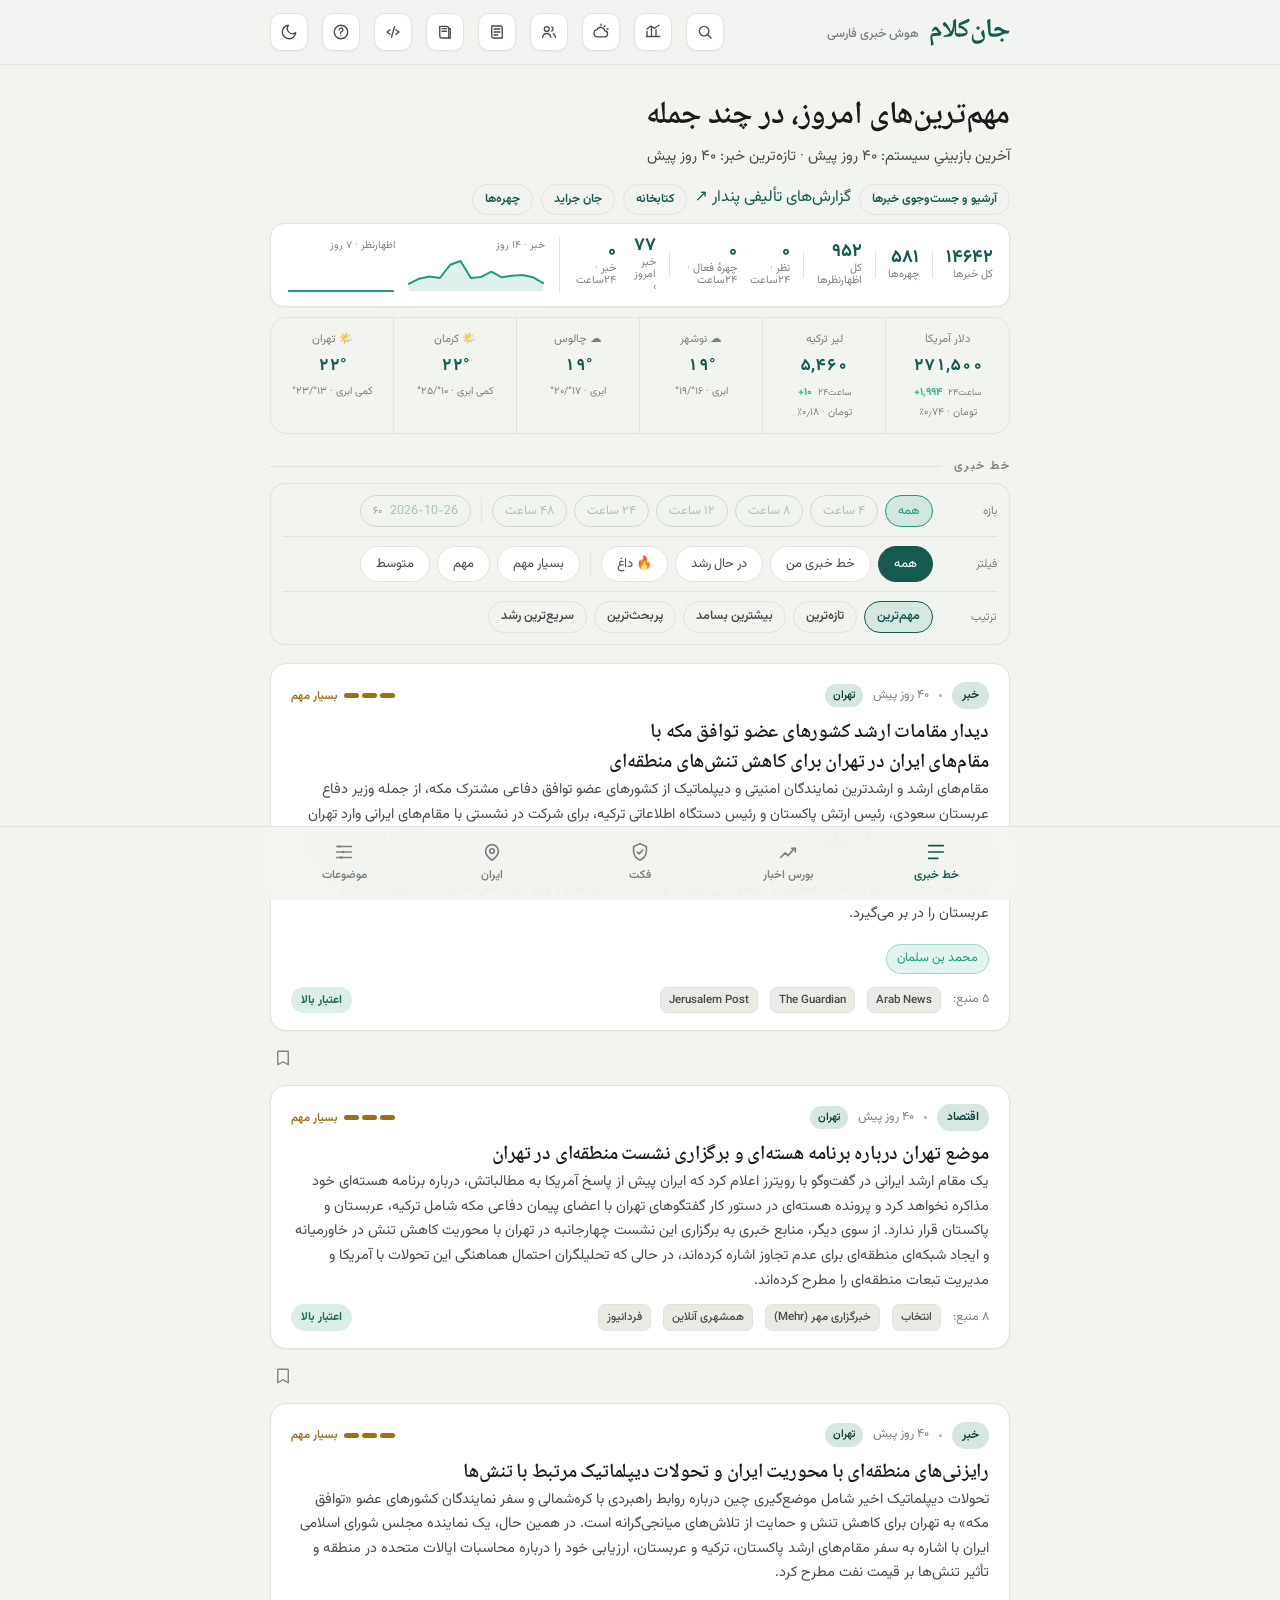
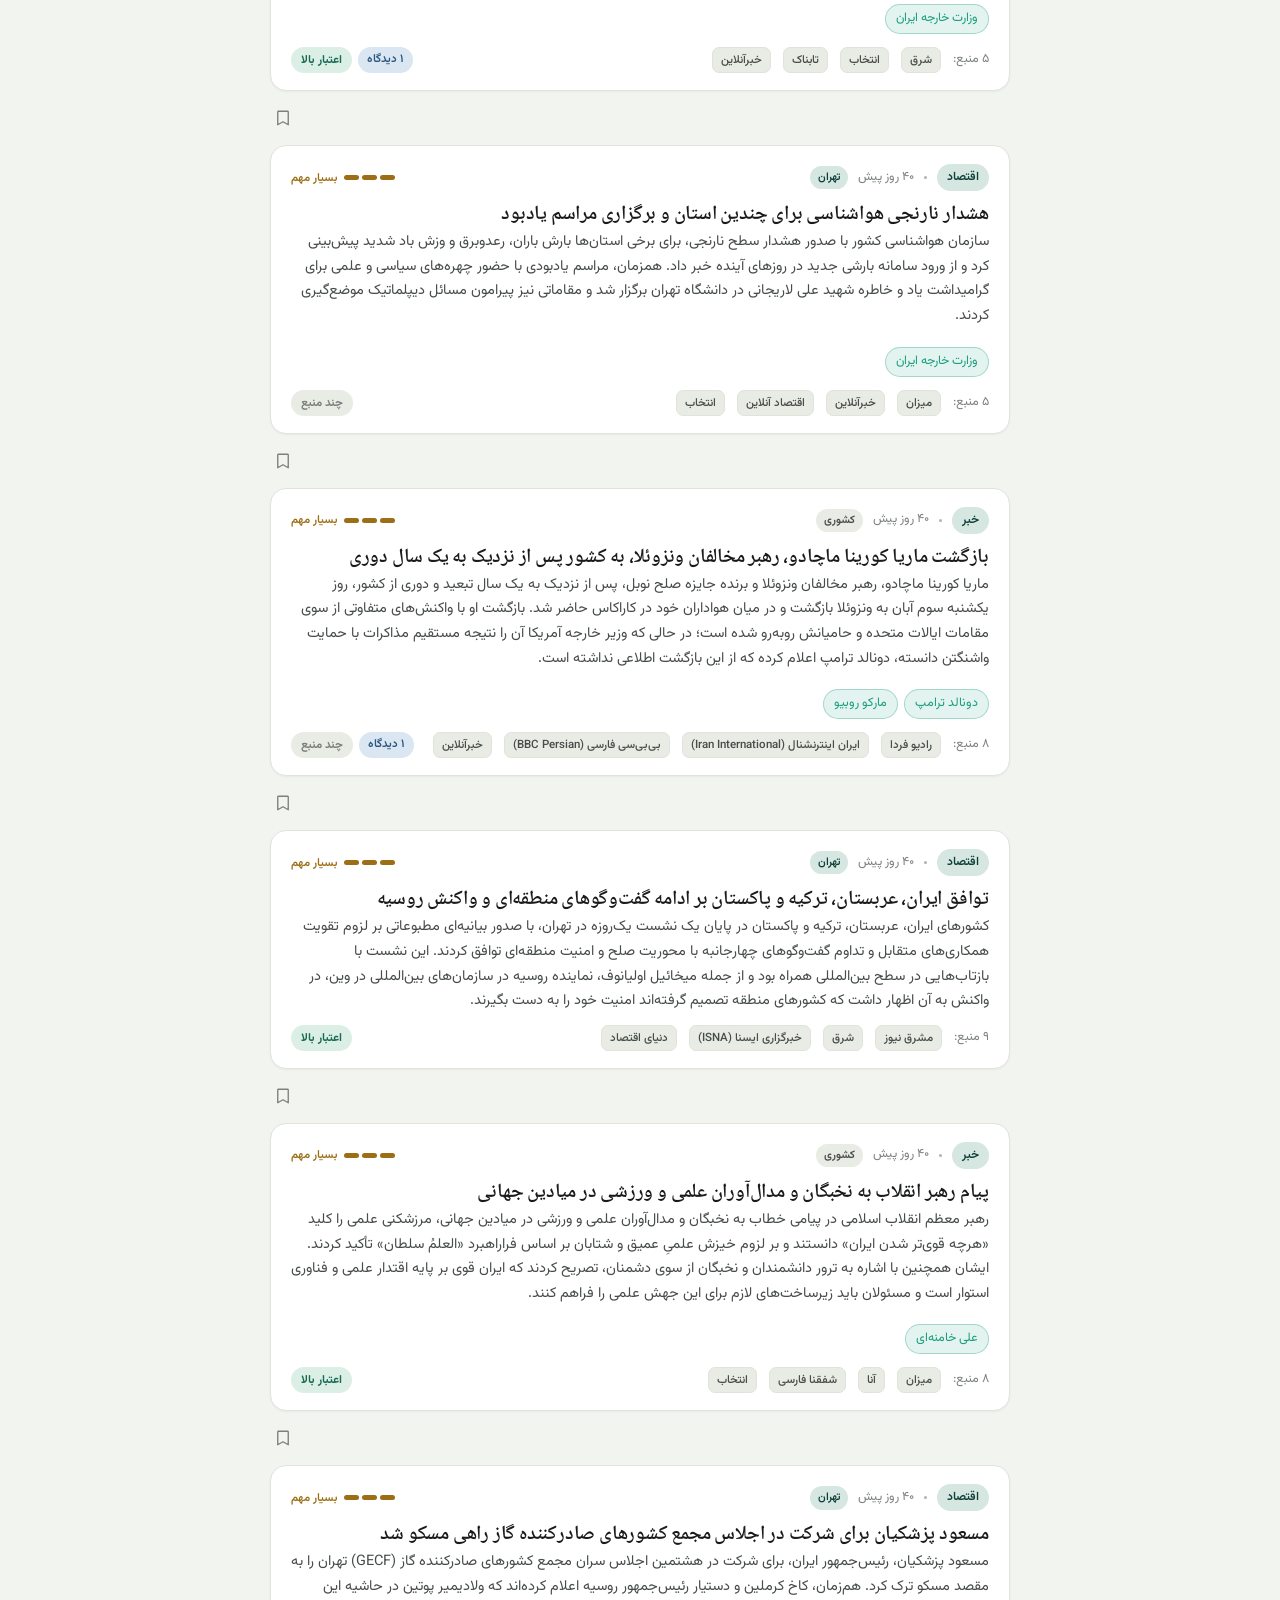
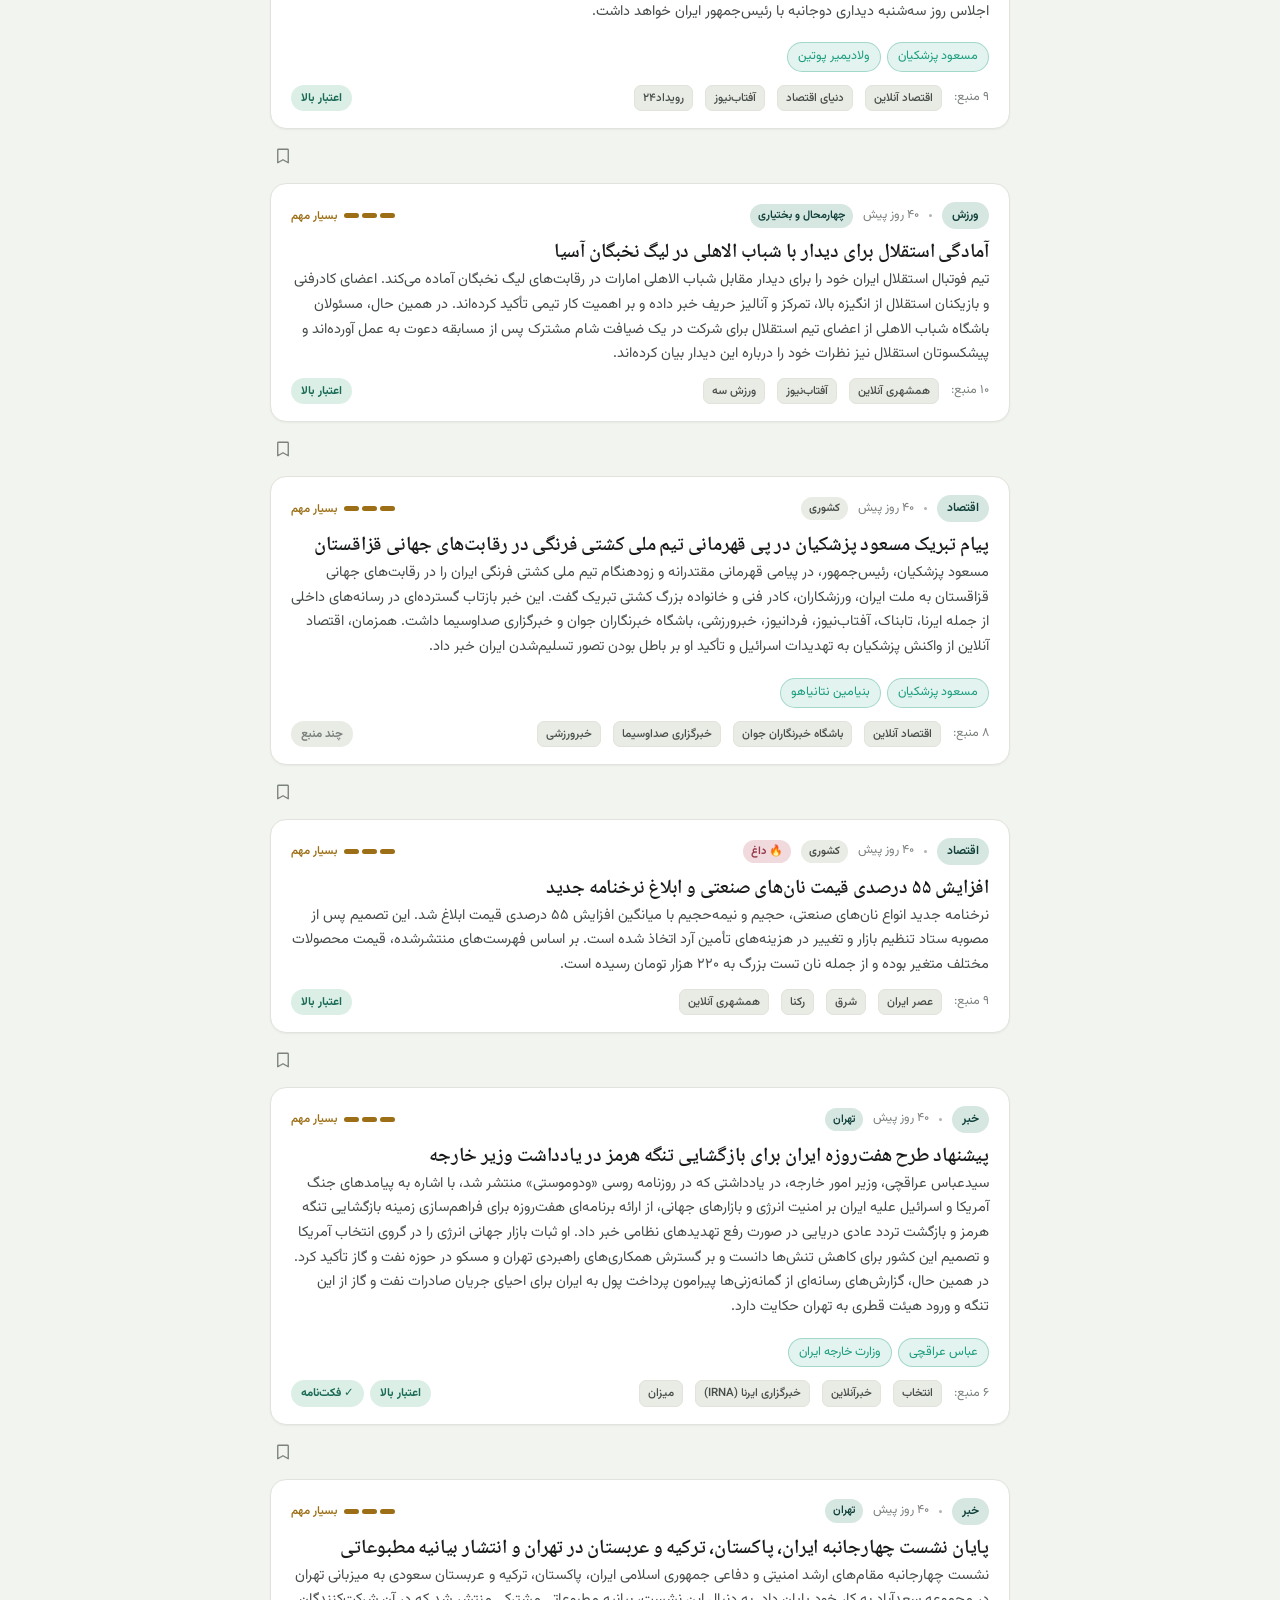
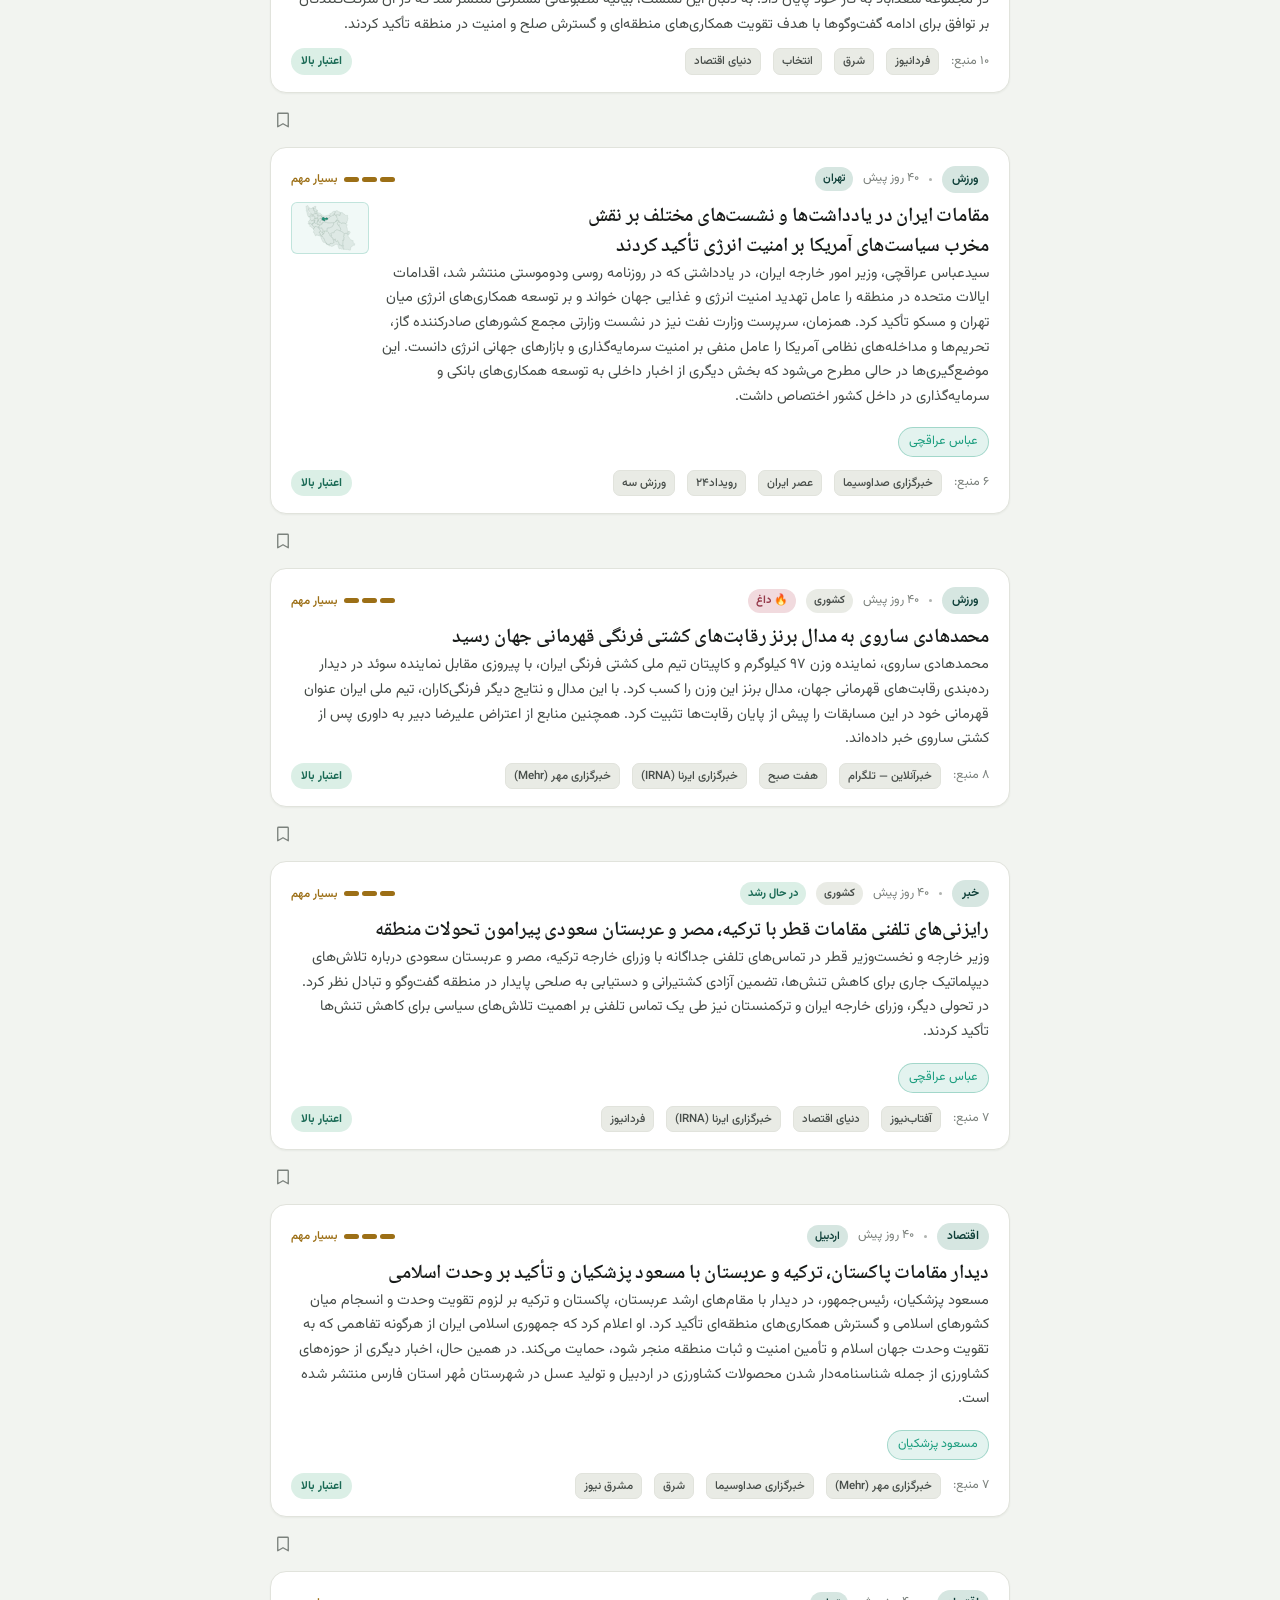
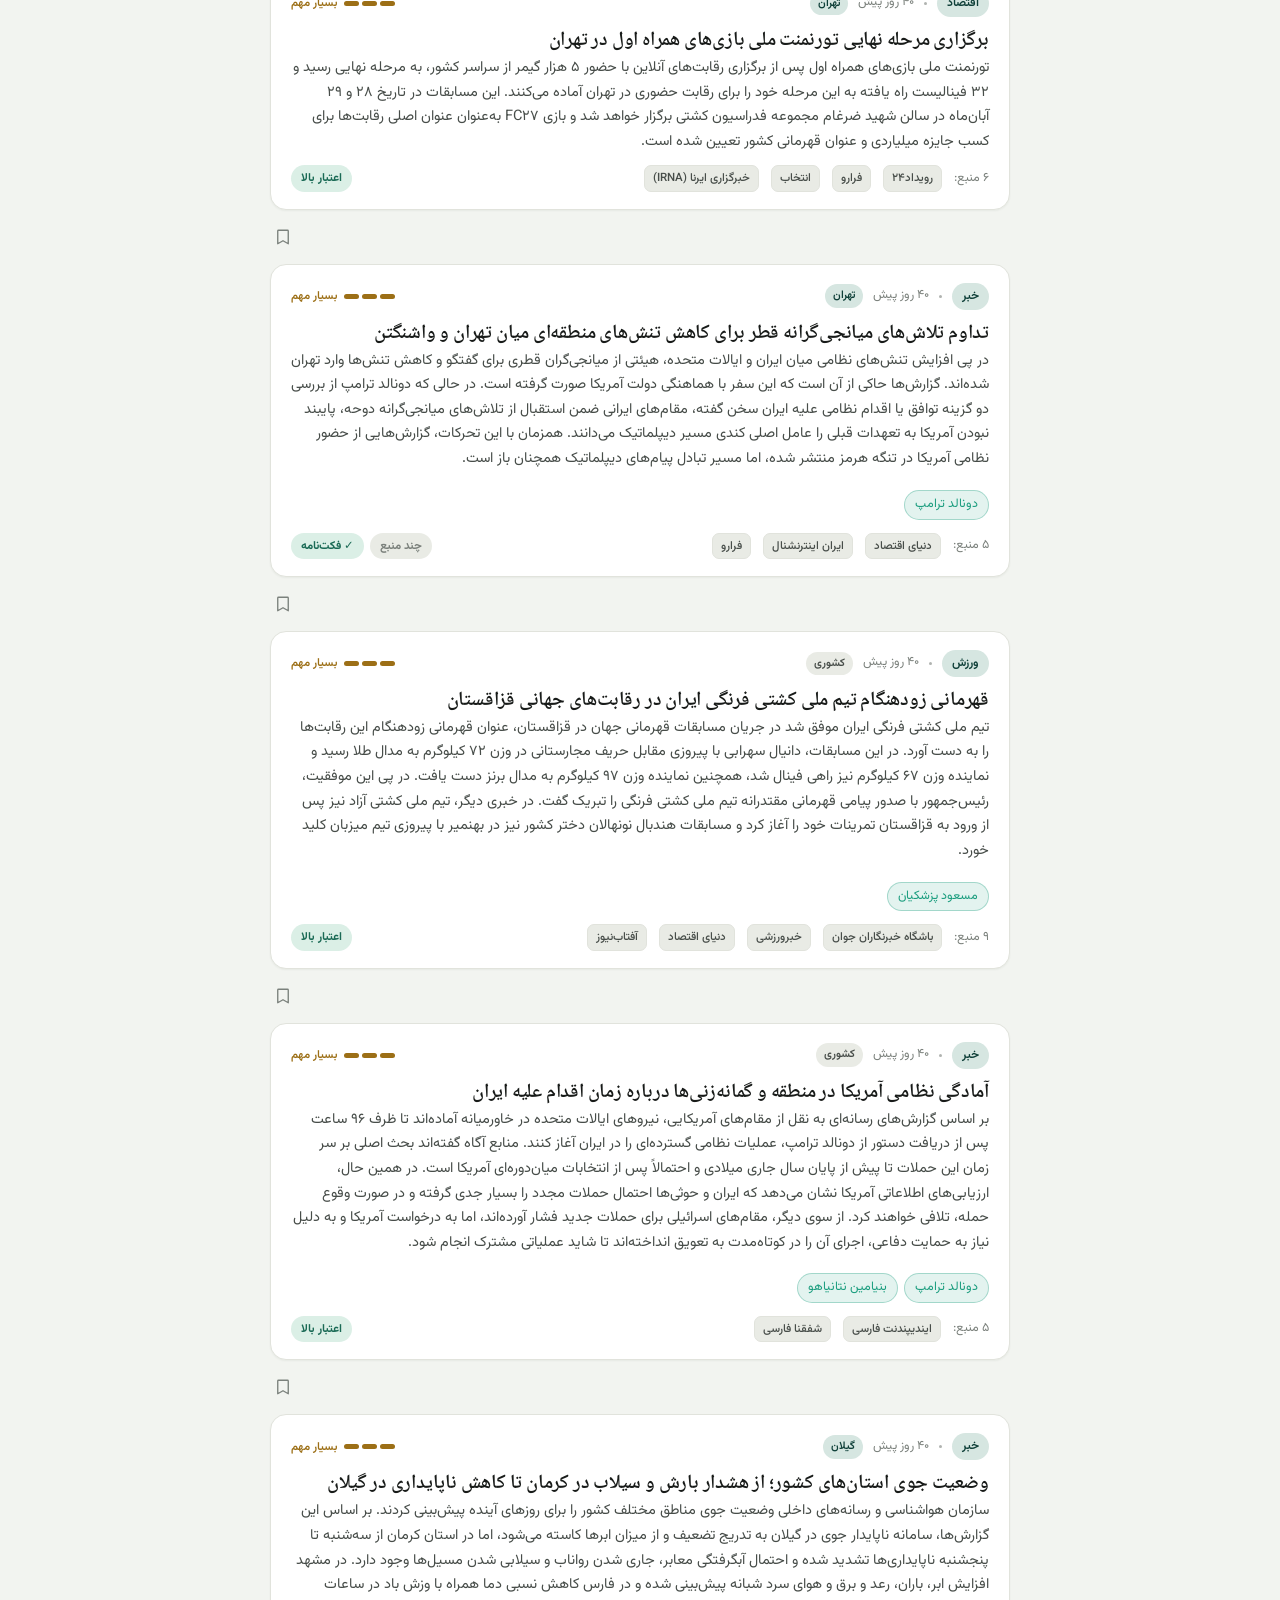
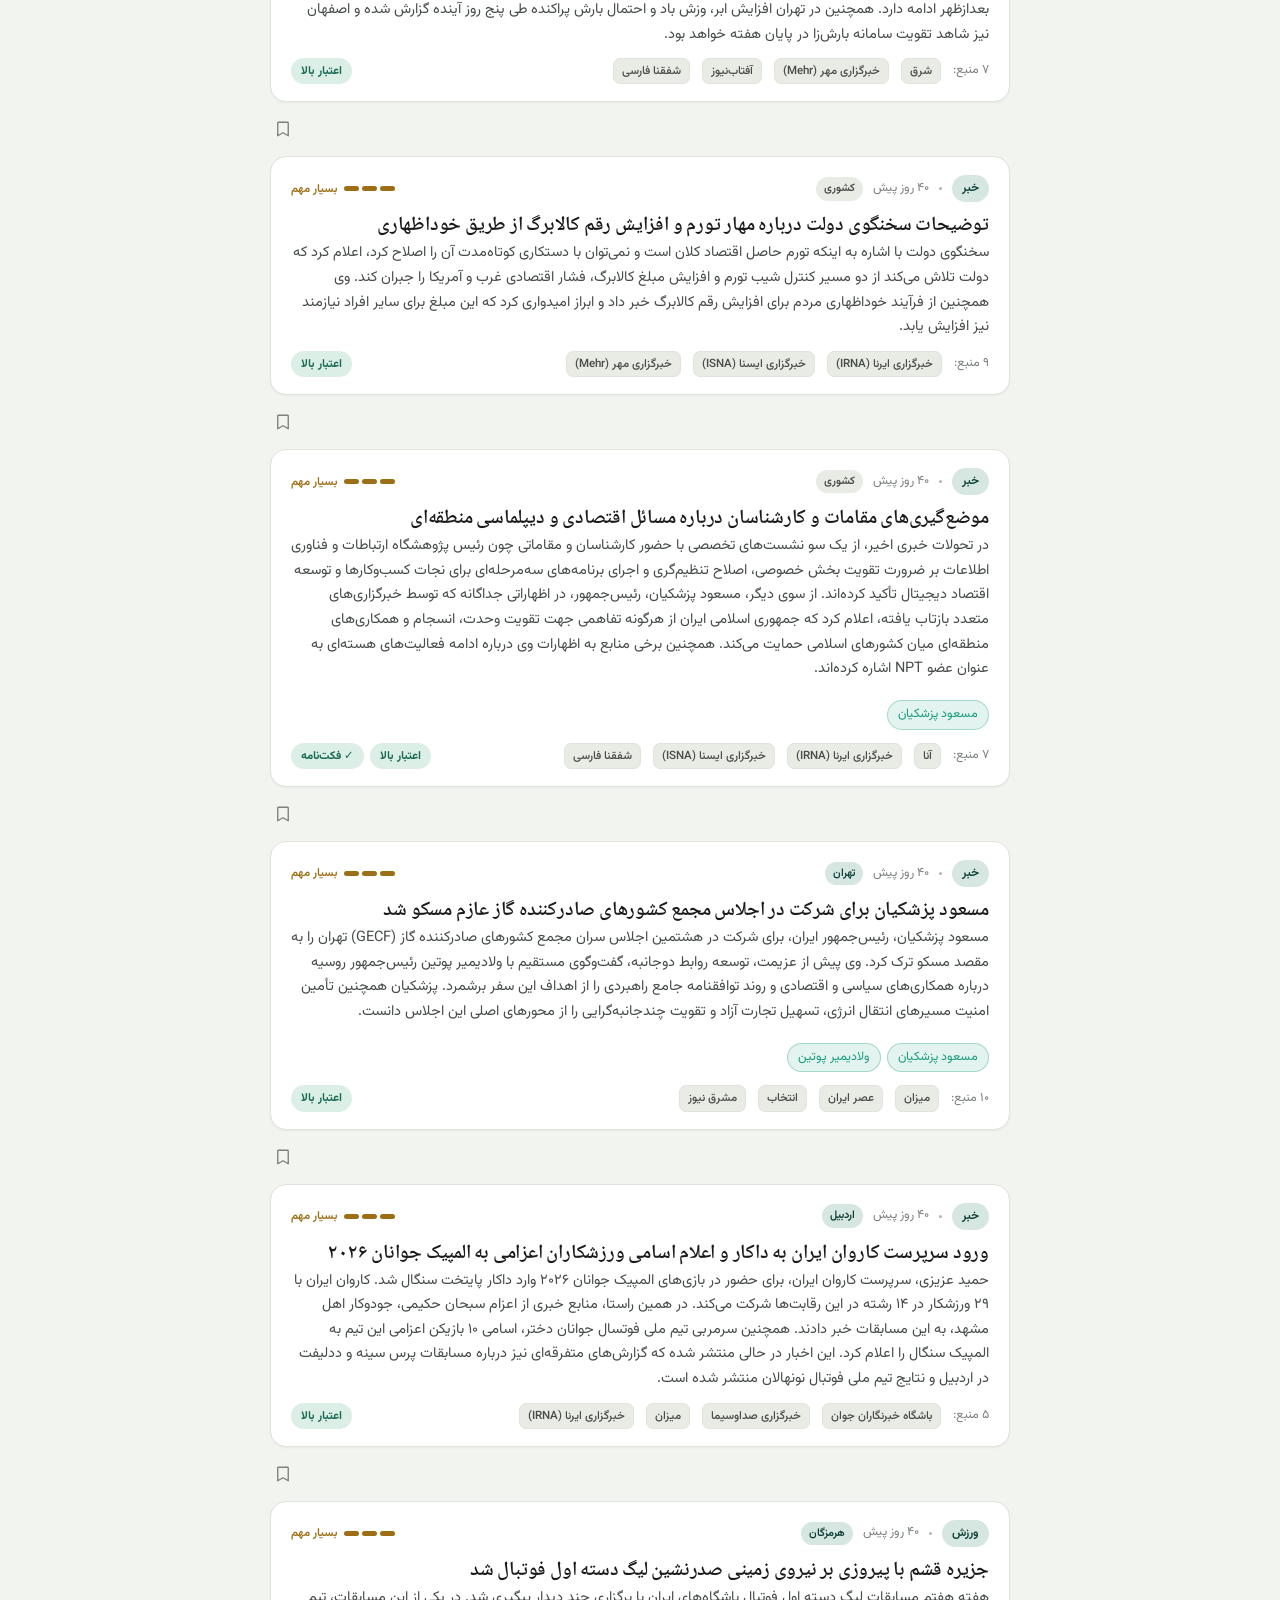
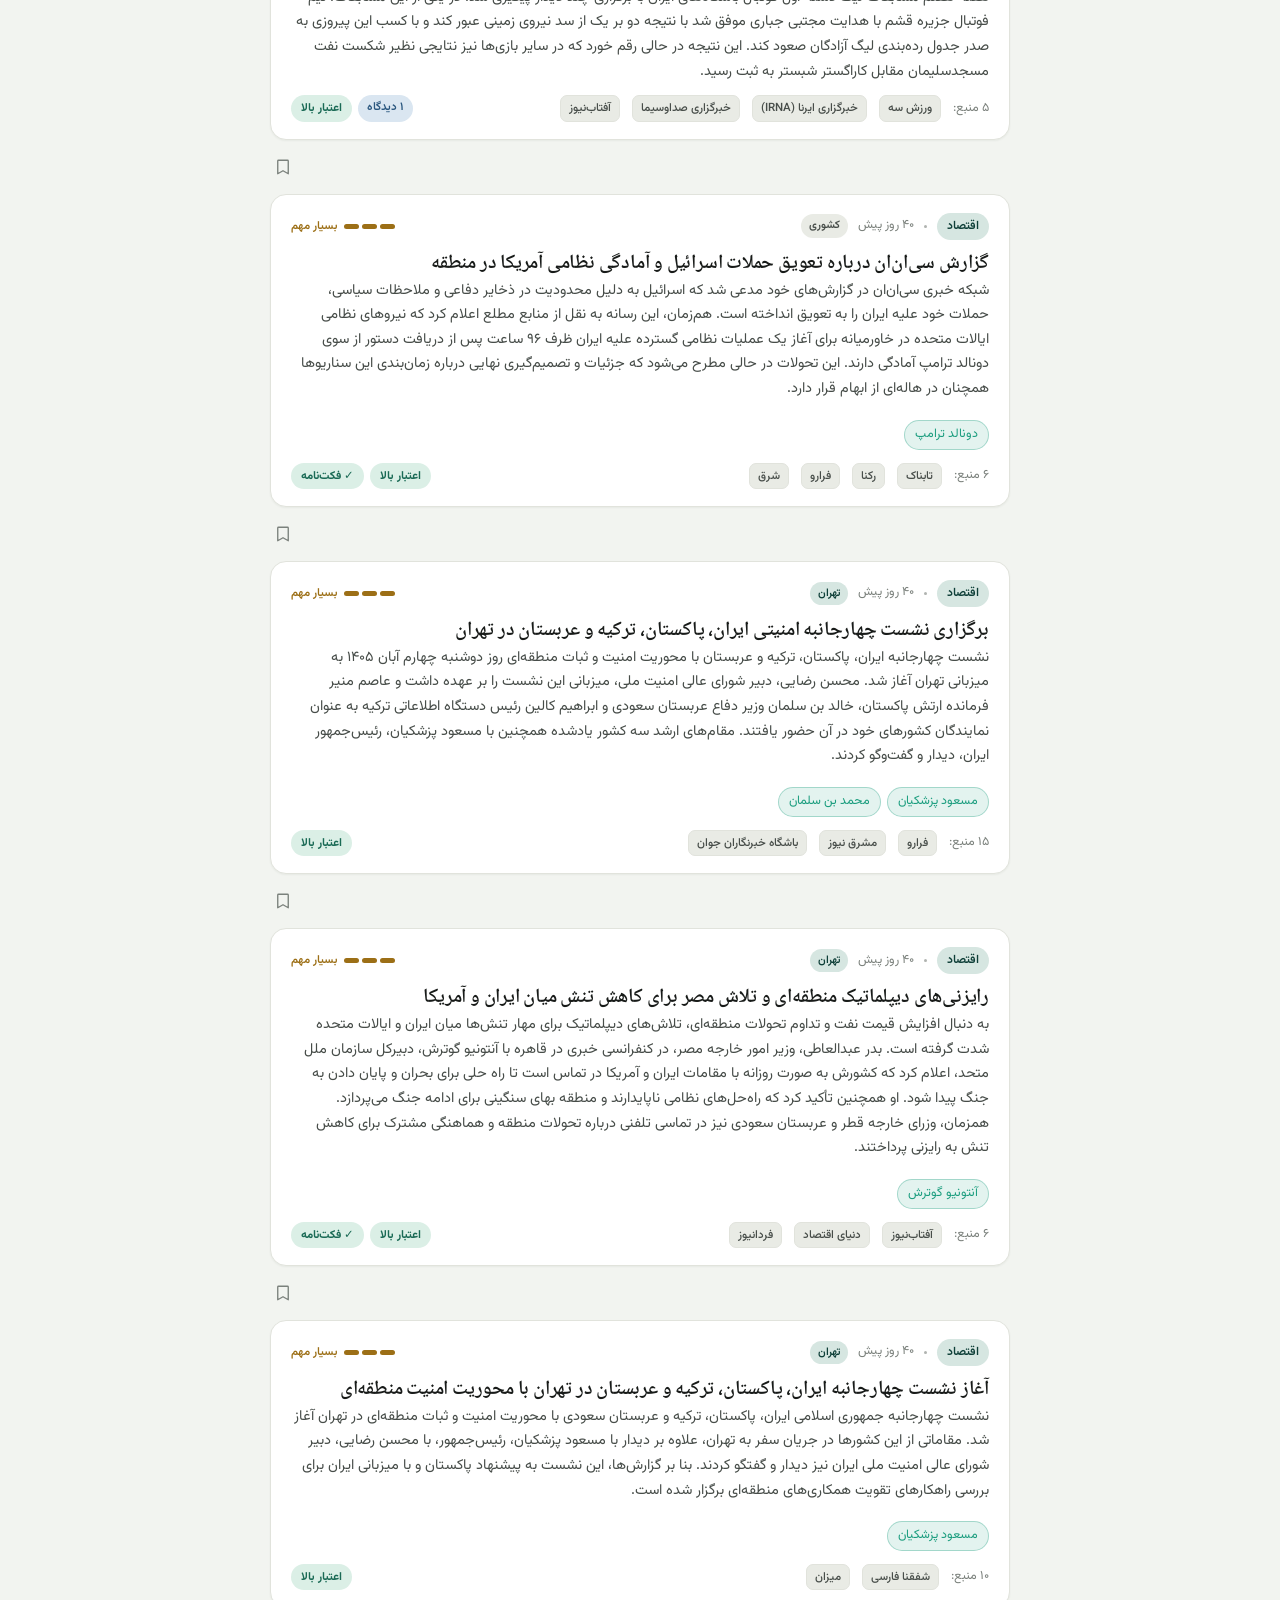
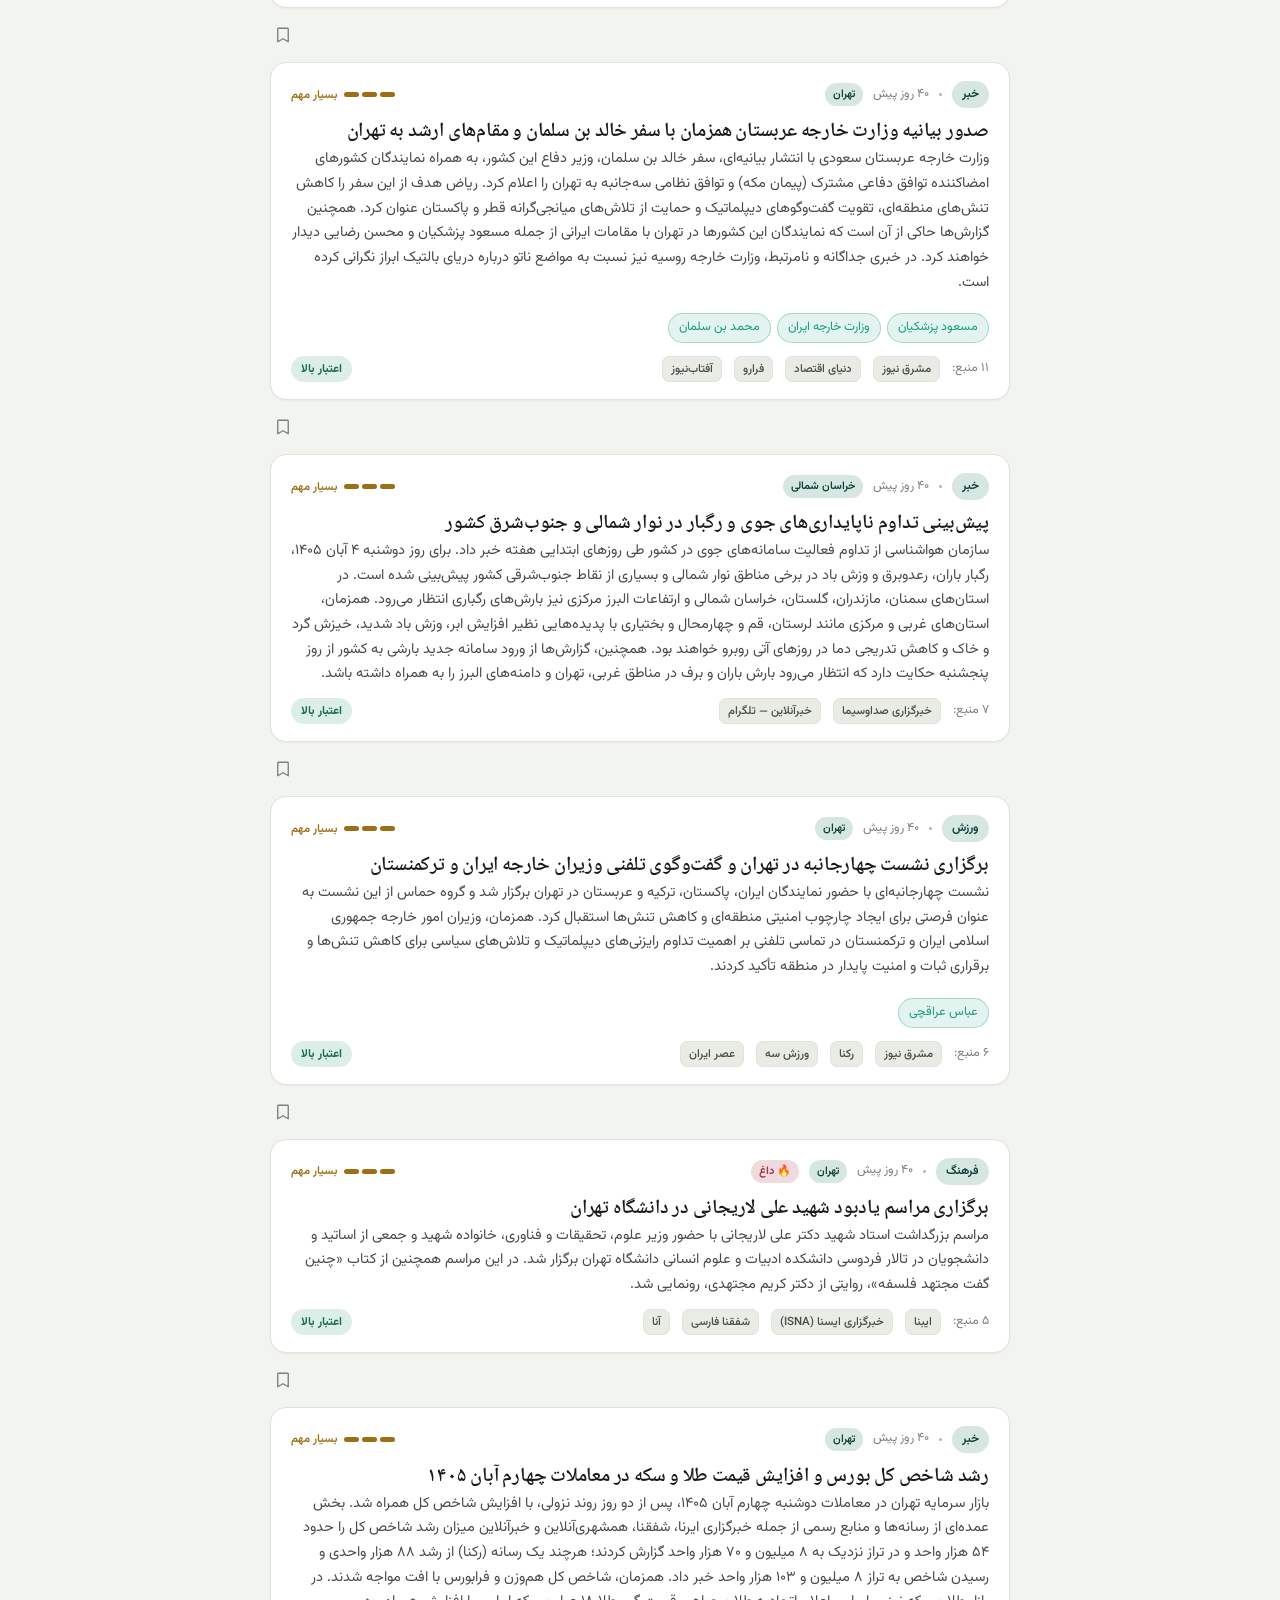
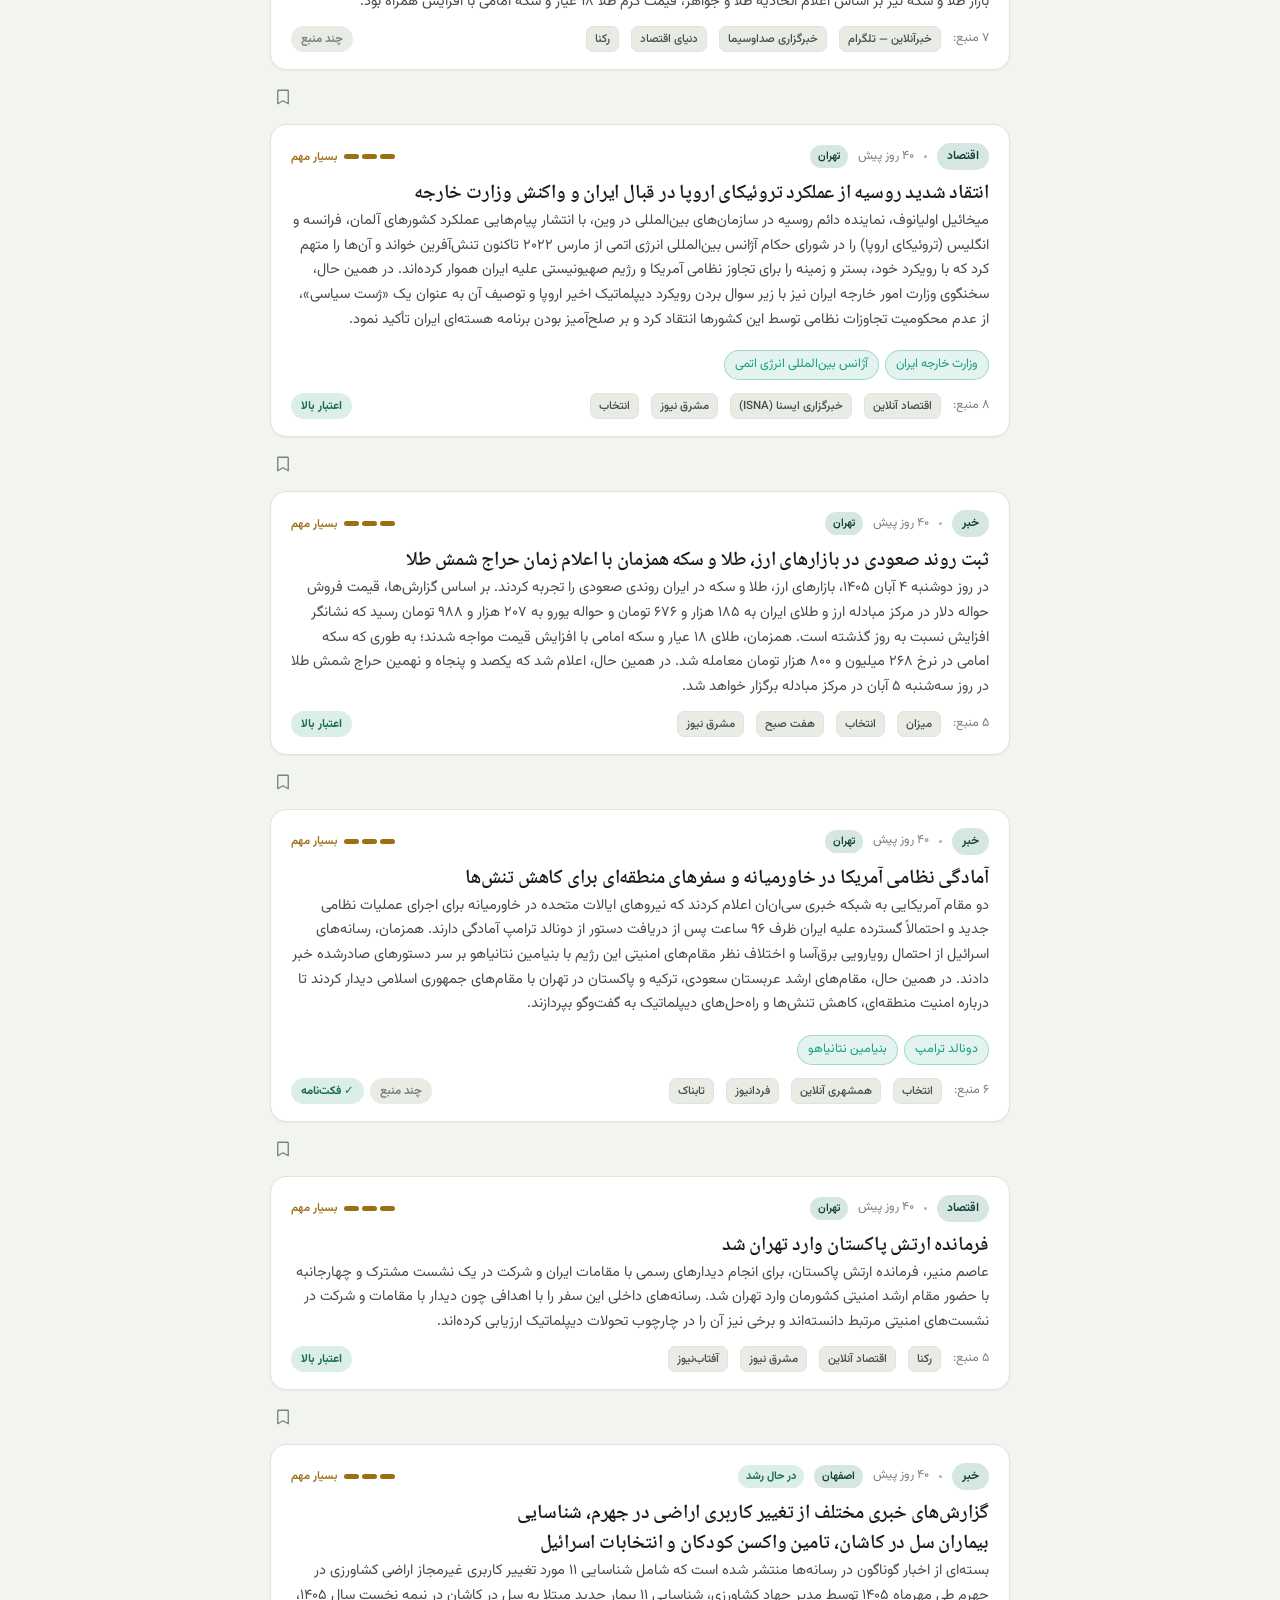
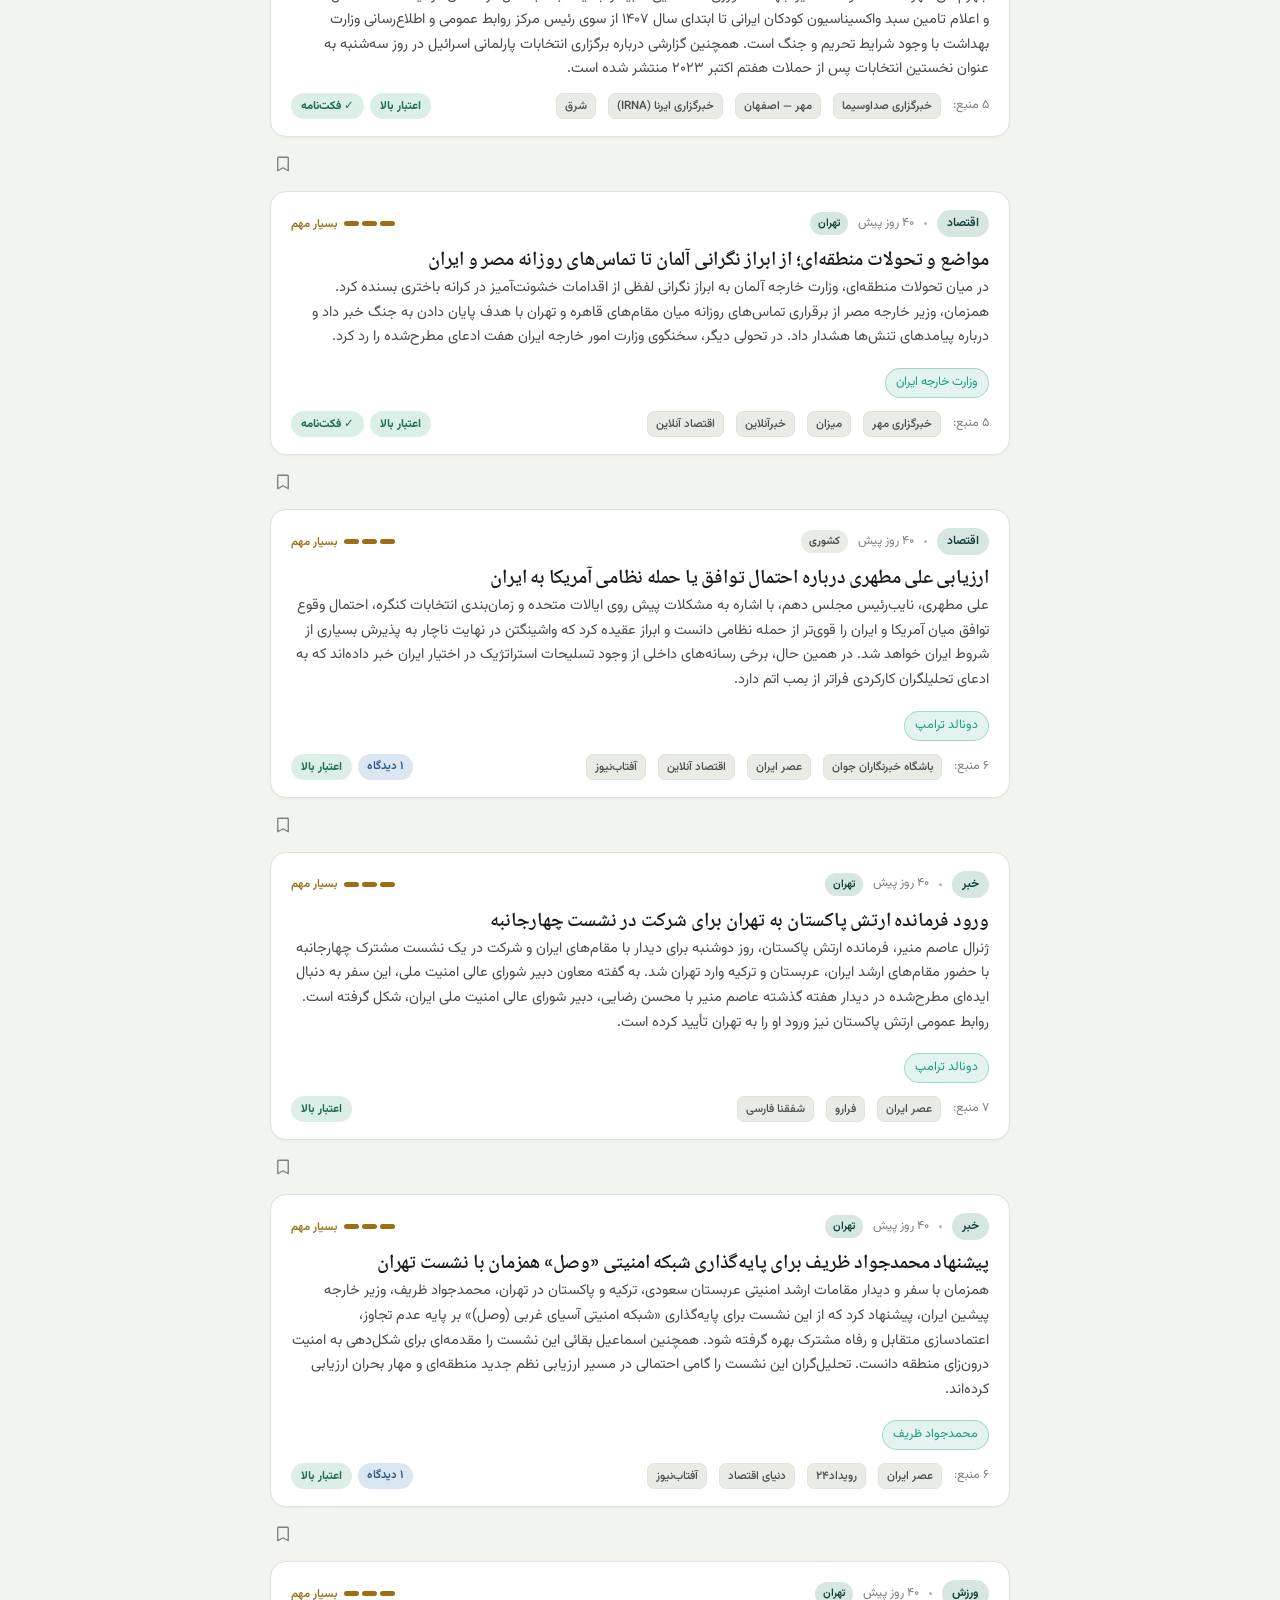
==== commit 48431b9c: "Make Jan Kalam the news reader and archive; keep authored reports on Pendar" ====
--- a/index.html
+++ b/index.html
@@ -5,6 +5,19 @@
   <meta name="viewport" content="width=device-width, initial-scale=1, viewport-fit=cover">
   <title>جان‌کلام</title>
   <meta name="description" content="هوش خبری فارسی — واقعیت جدا از تحلیل، و دیدگاه هر منبع به‌تفکیک.">
+  <link id="page-canonical" rel="canonical" href="https://nimania.github.io/jan-kalam/">
+  <meta property="og:type" content="website">
+  <meta property="og:title" content="جان‌کلام — هوش خبری فارسی">
+  <meta property="og:description" content="واقعیت خبر، روایت منابع و نقاط اشتراک و اختلاف را در جان‌کلام ببینید.">
+  <meta property="og:url" content="https://nimania.github.io/jan-kalam/">
+  <script>
+    (function () {
+      var id = new URLSearchParams(location.search).get("story") || "";
+      if (!/^[0-9a-f]{8}-[0-9a-f]{4}-[0-9a-f]{4}-[0-9a-f]{4}-[0-9a-f]{12}$/i.test(id)) return;
+      var canonical = document.getElementById("page-canonical");
+      if (canonical) canonical.href = "https://nimania.github.io/jan-kalam/?story=" + encodeURIComponent(id);
+    })();
+  </script>
   <meta name="theme-color" content="#155a4f">
   <link rel="manifest" href="manifest.webmanifest">
   <link rel="icon" href="icons/icon.svg" type="image/svg+xml">
@@ -12,7 +25,7 @@
   <link rel="preconnect" href="https://fonts.googleapis.com">
   <link rel="preconnect" href="https://fonts.gstatic.com" crossorigin>
   <link rel="stylesheet" href="https://fonts.googleapis.com/css2?family=Noto+Naskh+Arabic:wght@400;500;600;700&family=Vazirmatn:wght@300;400;500;600;700&display=swap">
-  <link rel="stylesheet" href="styles.css">
+  <link rel="stylesheet" href="styles.css?v=20261029-news-home">
 </head>
 <body>
   <header class="top">
@@ -64,6 +77,8 @@
         <h1>مهم‌ترین‌های امروز، در چند جمله</h1>
         <p class="muted" id="built" style="margin-top:6px"></p>
         <div class="section-shortcuts home-shortcuts">
+          <button onclick="showNewsArchive()">آرشیو و جست‌وجوی خبرها</button>
+          <a href="https://pendar.io/reports/">گزارش‌های تألیفی پندار ↗</a>
           <button onclick="showBooks()">کتابخانه</button>
           <button onclick="showPress()">جان جراید</button>
           <button onclick="showFigures()">چهره‌ها</button>
@@ -109,6 +124,17 @@
       <div class="feed" id="feed"><div class="spinner"></div></div>
     </section>
 
+    <section id="news-archive-view" style="display:none">
+      <div class="lede"><h1>آرشیو خبرها</h1><p>خبرهای تازه و قدیمی، با منابع و روایت‌های هر خبر.</p></div>
+      <div class="archive-controls">
+        <label>جست‌وجو <input id="news-archive-query" type="search" placeholder="عنوان، موضوع یا منبع خبر…" oninput="filterNewsArchive(this.value,document.getElementById('news-archive-category').value)"></label>
+        <label>موضوع <select id="news-archive-category" onchange="filterNewsArchive(document.getElementById('news-archive-query').value,this.value)"><option value="">همهٔ موضوعات</option><option value="iran">ایران</option><option value="world">جهان</option><option value="politics">سیاست</option><option value="economy">اقتصاد</option><option value="technology">فناوری</option><option value="culture">فرهنگ</option><option value="sport">ورزش</option><option value="environment">محیط‌زیست</option><option value="science">علم</option><option value="health">سلامت</option></select></label>
+        <span id="news-archive-count" role="status"></span>
+      </div>
+      <div class="feed" id="news-archive-feed"></div>
+      <button id="news-archive-more" class="fchip" onclick="moreNewsArchive()" hidden>خبرهای بیشتر</button>
+    </section>
+
     <section class="detail" id="detail-view"></section>
 
     <section class="topics-view" id="topic-archive-view">
@@ -253,6 +279,8 @@
   <script src="world-map.js"></script>
   <script src="data/press-directory.js"></script>
   <script src="books-data.js"></script>
-  <script src="app.js"></script>
+  <script src="news-navigation.js?v=20261029-news-home"></script>
+  <script src="app.js?v=20261029-news-home"></script>
+  <script src="pendar-figures.js"></script>
 </body>
 </html>
--- a/styles.css
+++ b/styles.css
@@ -1015,3 +1015,9 @@
 .press-book-links span{font-size:10px;color:var(--accent);font-weight:750}
 .press-book-links b{font-family:"Noto Naskh Arabic",serif;font-size:16px;line-height:1.5}
 @media(max-width:620px){.press-book-links{grid-template-columns:1fr}}
+
+/* Complete news archive, with controls that also fit a narrow viewport. */
+.archive-controls{display:flex;flex-wrap:wrap;gap:16px;align-items:end;margin:20px 0}
+.archive-controls label{display:flex;flex:1 1 220px;flex-direction:column;gap:6px}
+.archive-controls input,.archive-controls select{font:inherit;color:inherit;background:var(--bg,#fff);border:1px solid #8886;border-radius:8px;padding:10px;min-width:0;width:100%;box-sizing:border-box}
+#news-archive-more{margin:24px auto;display:block}#news-archive-more[hidden]{display:none}
